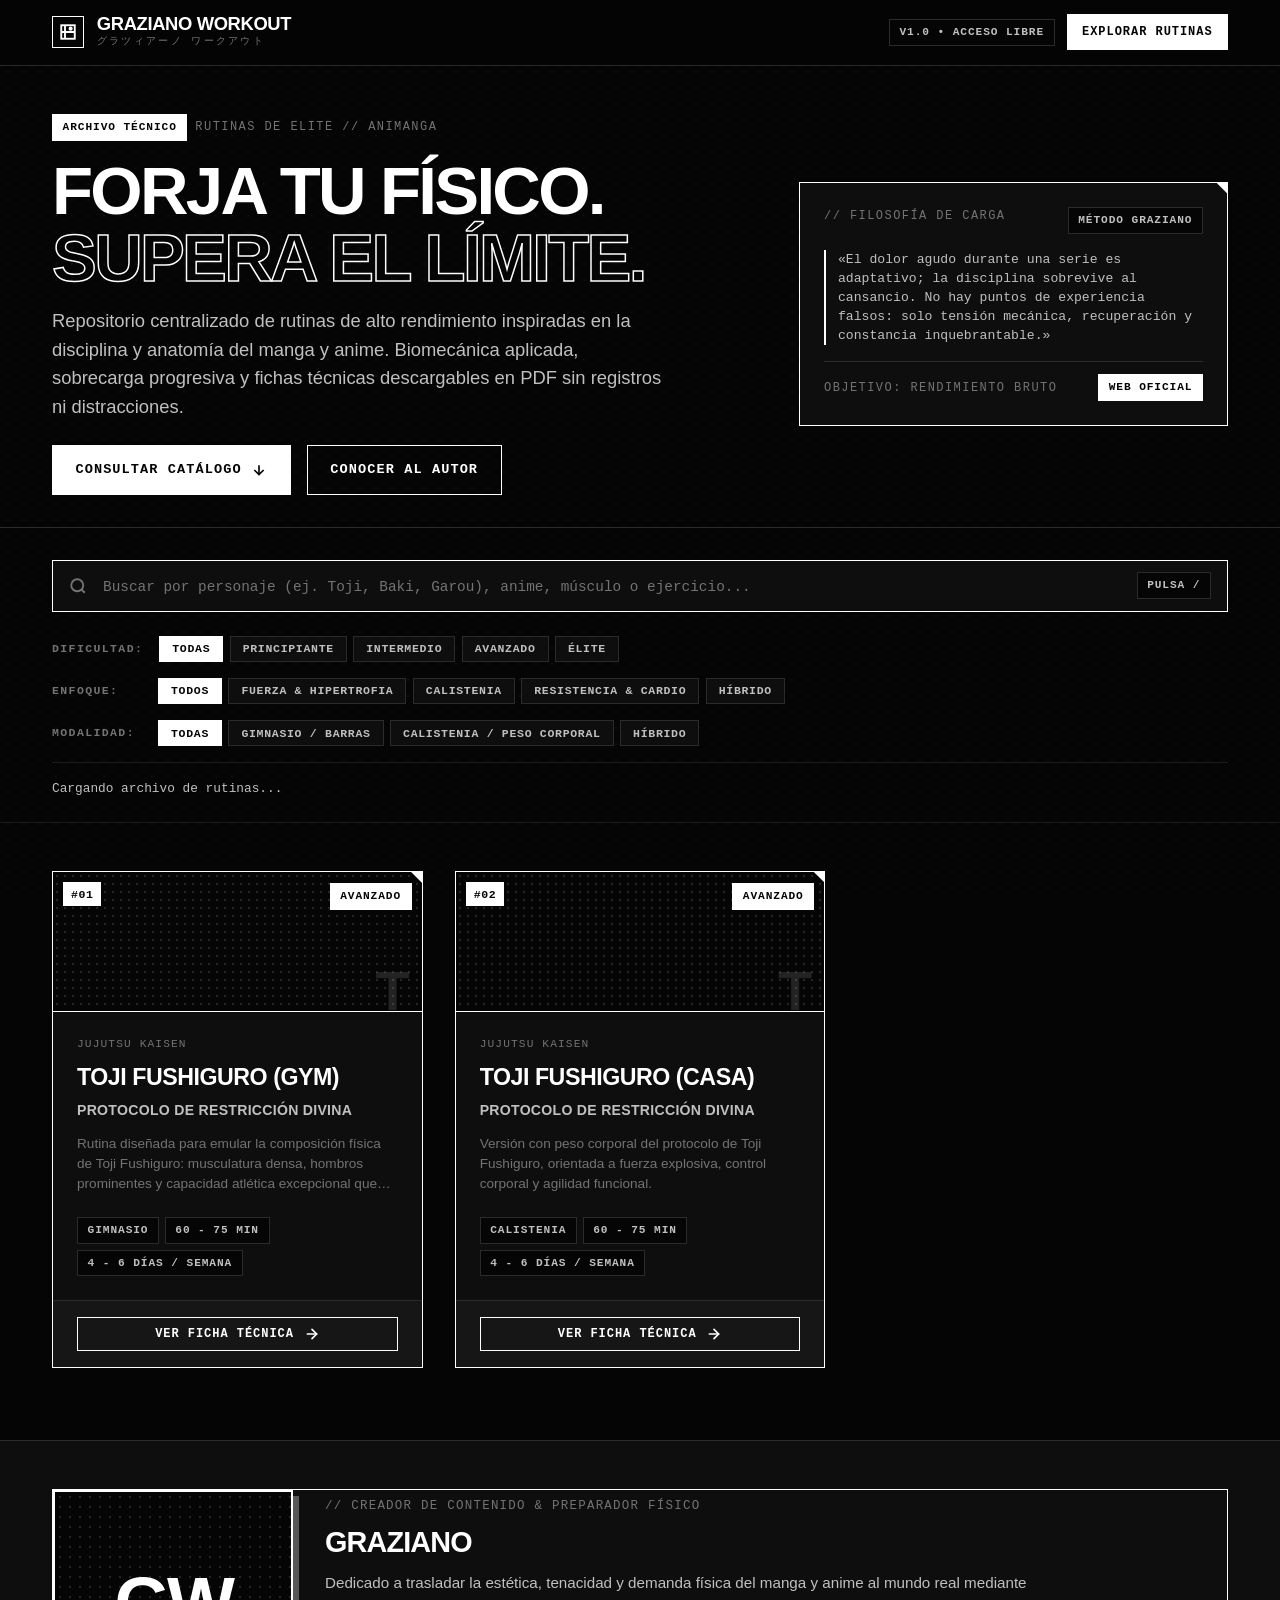
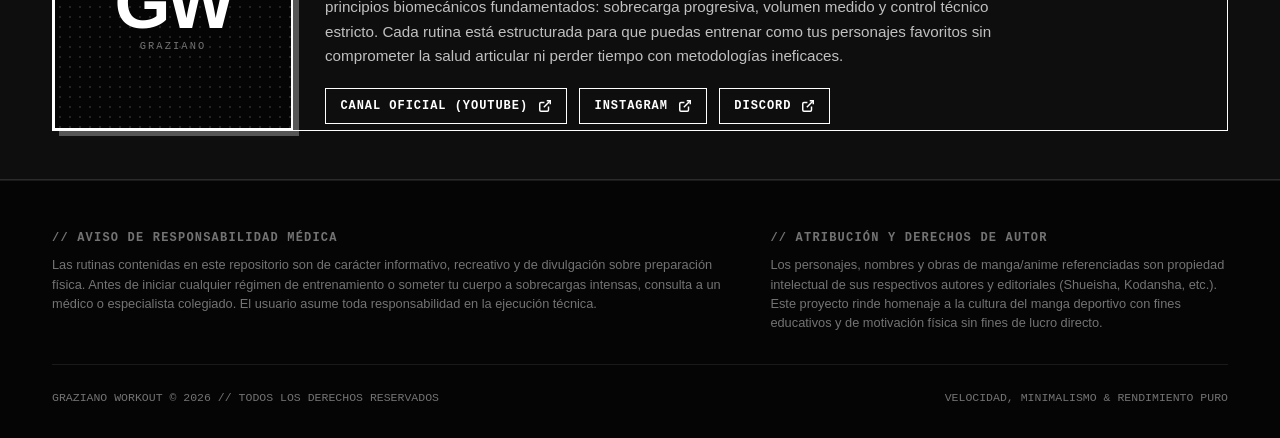
==== index.html @ de28c03f "feat: add graziano workout web application with routine detail sheets and modular architecture" ====
<!DOCTYPE html>
<html lang="es">

<head>
  <meta charset="UTF-8">
  <meta name="viewport" content="width=device-width, initial-scale=1.0">
  <meta name="description"
    content="Graziano Workout - Repositorio centralizado y minimalista de rutinas de entrenamiento inspiradas en personajes de anime. Alto rendimiento y consulta técnica directa.">

  <title>Graziano Workout</title>

  <!-- Google Font: Syne or Space Grotesk fallback via system font stack -->
  <link rel="stylesheet" href="css/design-system.css">
  <link rel="stylesheet" href="css/components.css">
  <link rel="stylesheet" href="css/routine-detail.css">

  <link rel="icon" href="data:,">

</head>

<body>

  <!-- ========================================================================
       1. HEADER / NAVEGACIÓN PRINCIPAL
       ======================================================================== -->
  <header class="site-header" role="banner">
    <div class="container">
      <a href="#" class="brand-logo" aria-label="Graziano Workout - Inicio">
        <!--  LOGO PROVISIONAL -->
        <div class="brand-icon" aria-hidden="true">
          <svg width="18" height="18" viewBox="0 0 24 24" fill="none" stroke="currentColor" stroke-width="2.5">
            <rect x="3" y="3" width="18" height="18" rx="0" />
            <path d="M8 3v18M3 12h18" />
            <circle cx="15.5" cy="7.5" r="1.5" fill="currentColor" />
          </svg>
        </div>
        <div class="brand-titles">
          <span class="brand-name">GRAZIANO WORKOUT</span>
          <span class="brand-subtitle">グラツィアーノ ワークアウト</span>
        </div>
      </a>

      <div class="header-actions">
        <span class="tech-badge tech-badge--dim header-status-badge">
          V1.0 • ACCESO LIBRE
        </span>
        <a href="#seccion-rutinas" class="btn btn-primary btn-sm">
          <span>EXPLORAR RUTINAS</span>
        </a>
      </div>
    </div>
  </header>

  <main>
    <!-- ======================================================================
         2. HERO SECTION
         ====================================================================== -->
    <section class="hero-section" aria-labelledby="hero-heading">
      <div class="container">
        <div class="hero-grid">
          <div class="hero-content">
            <div class="hero-meta-tag">
              <span class="tech-badge tech-badge--filled">ARCHIVO TÉCNICO</span>
              <span class="tech-label">RUTINAS DE ELITE // ANIMANGA</span>
            </div>

            <h1 id="hero-heading" class="hero-title">
              FORJA TU FÍSICO.
              <span>SUPERA EL LÍMITE.</span>
            </h1>

            <p class="hero-description">
              Repositorio centralizado de rutinas de alto rendimiento inspiradas en la disciplina y anatomía del manga y
              anime. Biomecánica aplicada, sobrecarga progresiva y fichas técnicas descargables en PDF sin registros ni
              distracciones.
            </p>

            <div class="hero-actions">
              <a href="#seccion-rutinas" id="btnExploreHero" class="btn btn-primary">
                <span>CONSULTAR CATÁLOGO</span>
                <svg width="16" height="16" viewBox="0 0 24 24" fill="none" stroke="currentColor" stroke-width="2.5">
                  <!-- FLECHA HACIA ABAJO -->
                  <path d="M12 5v14" />
                  <path d="m19 12-7 7-7-7" />
                </svg>
              </a>
              <a href="#seccion-autor" class="btn btn-secondary">
                <span>CONOCER AL AUTOR</span>
              </a>
            </div>
          </div>

          <!-- Hero Editorial Manga Panel -->
          <div class="hero-visual-panel manga-corner-accent" aria-hidden="true">
            <div class="hero-visual-header">
              <span class="tech-label">// FILOSOFÍA DE CARGA</span>
              <span class="tech-badge tech-badge--dim">MÉTODO GRAZIANO</span>
            </div>

            <p class="hero-visual-quote">
              «El dolor agudo durante una serie es adaptativo; la disciplina sobrevive al cansancio. No hay puntos de
              experiencia falsos: solo tensión mecánica, recuperación y constancia inquebrantable.»
            </p>

            <div class="hero-visual-footer">
              <span class="tech-label">OBJETIVO: RENDIMIENTO BRUTO</span>
              <span class="tech-badge tech-badge--filled">WEB OFICIAL</span>
            </div>
          </div>
        </div>
      </div>
    </section>

    <!-- ======================================================================
         3. NÚCLEO: BUSCADOR EN TIEMPO REAL & FILTROS POR CHIPS
         ====================================================================== -->
    <section id="seccion-rutinas" class="controls-section" aria-label="Controles de búsqueda y filtros">
      <div class="container">

        <!-- Live Search Input -->
        <div class="search-bar-wrapper">
          <label for="searchInput" class="sr-only">Buscar por personaje, anime, grupo muscular o ejercicio</label>
          <div class="search-input-box">
            <div class="search-icon-prefix"> <!-- aria-hidden="true" para ocultar -->
              <svg width="18" height="18" viewBox="0 0 24 24" fill="none" stroke="currentColor" stroke-width="2.5">
                <circle cx="11" cy="11" r="8" />
                <path d="m21 21-4.3-4.3" />
              </svg>
            </div>
            <input type="text" id="searchInput" class="search-input"
              placeholder="Buscar por personaje (ej. Toji, Baki, Garou), anime, músculo o ejercicio..."
              autocomplete="off" spellcheck="false">
            <div class="search-shortcut-hint" aria-hidden="true">
              <kbd class="tech-badge tech-badge--dim">PULSA /</kbd>
            </div>
            <button type="button" id="searchClearBtn" class="search-clear-btn" aria-label="Limpiar búsqueda">
              <svg width="18" height="18" viewBox="0 0 24 24" fill="none" stroke="currentColor" stroke-width="2.5">
                <path d="M18 6 6 18" />
                <path d="m6 6 12 12" />
              </svg>
            </button>
          </div>
        </div>

        <!-- Filter Chips Section -->
        <div class="filter-groups">

          <!-- Difficulty Filter -->
          <div class="filter-group">
            <span class="filter-label">DIFICULTAD:</span>
            <div class="filter-chips" role="radiogroup" aria-label="Filtrar por dificultad">
              <button type="button" class="filter-chip active" data-group="difficulty" data-value="todos">TODAS</button>
              <button type="button" class="filter-chip" data-group="difficulty"
                data-value="principiante">PRINCIPIANTE</button>
              <button type="button" class="filter-chip" data-group="difficulty"
                data-value="intermedio">INTERMEDIO</button>
              <button type="button" class="filter-chip" data-group="difficulty" data-value="avanzado">AVANZADO</button>
              <button type="button" class="filter-chip" data-group="difficulty" data-value="élite">ÉLITE</button>
            </div>
          </div>

          <!-- Focus Filter -->
          <div class="filter-group">
            <span class="filter-label">ENFOQUE:</span>
            <div class="filter-chips" role="radiogroup" aria-label="Filtrar por enfoque muscular">
              <button type="button" class="filter-chip active" data-group="focus" data-value="todos">TODOS</button>
              <button type="button" class="filter-chip" data-group="focus" data-value="fuerza">FUERZA &
                HIPERTROFIA</button>
              <button type="button" class="filter-chip" data-group="focus" data-value="calistenia">CALISTENIA</button>
              <button type="button" class="filter-chip" data-group="focus" data-value="resistencia">RESISTENCIA &
                CARDIO</button>
              <button type="button" class="filter-chip" data-group="focus" data-value="híbrido">HÍBRIDO</button>
            </div>
          </div>

          <!-- Modality Filter -->
          <div class="filter-group">
            <span class="filter-label">MODALIDAD:</span>
            <div class="filter-chips" role="radiogroup" aria-label="Filtrar por modalidad">
              <button type="button" class="filter-chip active" data-group="modality" data-value="todos">TODAS</button>
              <button type="button" class="filter-chip" data-group="modality" data-value="gimnasio">GIMNASIO /
                BARRAS</button>
              <button type="button" class="filter-chip" data-group="modality" data-value="peso corporal">CALISTENIA / PESO
                CORPORAL</button>
              <button type="button" class="filter-chip" data-group="modality" data-value="híbrido">HÍBRIDO</button>
            </div>
          </div>

        </div>

        <!-- Controls Status Bar -->
        <div class="controls-statusbar">
          <div id="resultsCount" class="results-count" aria-live="polite">
            Cargando archivo de rutinas...
          </div>
          <button type="button" id="btnResetFilters" class="btn-reset-filters">
            Restablecer todos los filtros
          </button>
        </div>

      </div>
    </section>

    <!-- ======================================================================
         4. GRID DE TARJETAS DE RUTINA
         ====================================================================== -->
    <section class="catalog-section" aria-label="Catálogo de rutinas">
      <div class="container">

        <!-- Grid Container -->
        <div id="routineGrid" class="routine-grid">
          <!-- Dynamically Injected by app.js -->
        </div>

        <!-- Empty State (Hidden by default) -->
        <div id="catalogEmptyState" class="catalog-empty-state" style="display: none;">
          <div class="empty-state-icon" aria-hidden="true">
            <svg width="24" height="24" viewBox="0 0 24 24" fill="none" stroke="currentColor" stroke-width="2">
              <circle cx="11" cy="11" r="8" />
              <path d="m21 21-4.3-4.3" />
              <path d="m8 11 6 0" />
            </svg>
          </div>
          <h3 class="empty-state-title">No se encontraron rutinas coincidentes</h3>
          <p class="empty-state-text">
            No hay rutinas que coincidan con los términos de búsqueda o filtros seleccionados. Intenta ampliar los
            filtros o buscar por otro personaje.
          </p>
          <button type="button" onclick="document.getElementById('btnResetFilters').click()"
            class="btn btn-secondary btn-sm">
            <span>LIMPIAR FILTROS</span>
          </button>
        </div>

      </div>
    </section>

    <!-- ======================================================================
         5. SECCIÓN DEL AUTOR
         ====================================================================== -->
    <section id="seccion-autor" class="author-section" aria-labelledby="author-heading">
      <div class="container">
        <div class="author-card manga-panel">

          <div class="author-avatar-frame">
            <div class="author-avatar-screentone"></div>
            <span class="author-monogram">GW</span>
            <span class="author-subtext">GRAZIANO</span>
          </div>

          <div class="author-content">
            <span class="author-role">// CREADOR DE CONTENIDO & PREPARADOR FÍSICO</span>
            <h2 id="author-heading" class="author-title">GRAZIANO</h2>
            <p class="author-bio">
              Dedicado a trasladar la estética, tenacidad y demanda física del manga y anime al mundo real mediante
              principios biomecánicos fundamentados: sobrecarga progresiva, volumen medido y control técnico estricto.
              Cada rutina está estructurada para que puedas entrenar como tus personajes favoritos sin comprometer la
              salud articular ni perder tiempo con metodologías ineficaces.
            </p>

            <div class="author-social-links">
              <a href="https://www.youtube.com/@santigraziano" target="_blank" rel="noopener noreferrer"
                class="btn btn-secondary btn-sm">
                <span>CANAL OFICIAL (YOUTUBE)</span>
                <svg width="14" height="14" viewBox="0 0 24 24" fill="none" stroke="currentColor" stroke-width="2.5">
                  <path d="M18 13v6a2 2 0 0 1-2 2H5a2 2 0 0 1-2-2V8a2 2 0 0 1 2-2h6" />
                  <polyline points="15 3 21 3 21 9" />
                  <line x1="10" x2="21" y1="14" y2="3" />
                </svg>
              </a>
              <a href="https://www.instagram.com/santigraziano_/" target="_blank" rel="noopener noreferrer"
                class="btn btn-secondary btn-sm">
                <span>INSTAGRAM</span>
                <svg width="14" height="14" viewBox="0 0 24 24" fill="none" stroke="currentColor" stroke-width="2.5">
                  <path d="M18 13v6a2 2 0 0 1-2 2H5a2 2 0 0 1-2-2V8a2 2 0 0 1 2-2h6" />
                  <polyline points="15 3 21 3 21 9" />
                  <line x1="10" x2="21" y1="14" y2="3" />
                </svg>
              </a>
              <a href="https://discord.gg/45tfyCadVz" target="_blank" rel="noopener noreferrer"
                class="btn btn-secondary btn-sm">
                <span>DISCORD</span>
                <svg width="14" height="14" viewBox="0 0 24 24" fill="none" stroke="currentColor" stroke-width="2.5">
                  <path d="M18 13v6a2 2 0 0 1-2 2H5a2 2 0 0 1-2-2V8a2 2 0 0 1 2-2h6" />
                  <polyline points="15 3 21 3 21 9" />
                  <line x1="10" x2="21" y1="14" y2="3" />
                </svg>
              </a>
            </div>
          </div>

        </div>
      </div>
    </section>
  </main>

  <!-- ========================================================================
       6. FICHA TÉCNICA / MODAL OVERLAY DE RUTINA INDIVIDUAL
       ======================================================================== -->
  <div id="routineModalOverlay" class="routine-modal-overlay" role="dialog" aria-modal="true" aria-hidden="true">
    <div class="routine-sheet">

      <!-- Sticky Action Bar -->
      <div class="sheet-action-bar">
        <div class="sheet-action-left">
          <button type="button" id="btnModalClose" class="btn-sheet-close" aria-label="Cerrar ficha de rutina">
            <svg width="14" height="14" viewBox="0 0 24 24" fill="none" stroke="currentColor" stroke-width="3">
              <path d="M18 6 6 18" />
              <path d="m6 6 12 12" />
            </svg>
            <span>VOLVER AL CATÁLOGO [ESC]</span>
          </button>
        </div>

        <div class="sheet-action-right">
          <button type="button" id="btnModalPdf" class="btn btn-primary btn-sm">
            <svg width="14" height="14" viewBox="0 0 24 24" fill="none" stroke="currentColor" stroke-width="2.5">
              <path d="M21 15v4a2 2 0 0 1-2 2H5a2 2 0 0 1-2-2v-4" />
              <polyline points="7 10 12 15 17 10" />
              <line x1="12" x2="12" y1="15" y2="3" />
            </svg>
            <span>DESCARGAR PDF / IMPRIMIR</span>
          </button>
        </div>
      </div>

      <!-- Injected Routine Content -->
      <div id="routineSheetBody" class="sheet-content">
        <!-- Rendered dynamically by detail-view.js -->
      </div>

    </div>
  </div>

  <!-- ========================================================================
       7. FOOTER
       ======================================================================== -->
  <footer class="site-footer" role="contentinfo">
    <div class="container">
      <div class="footer-content">

        <div class="footer-disclaimer">
          <span class="footer-disclaimer-title">// AVISO DE RESPONSABILIDAD MÉDICA</span>
          <p class="footer-disclaimer-text">
            Las rutinas contenidas en este repositorio son de carácter informativo, recreativo y de divulgación sobre
            preparación física. Antes de iniciar cualquier régimen de entrenamiento o someter tu cuerpo a sobrecargas
            intensas, consulta a un médico o especialista colegiado. El usuario asume toda responsabilidad en la
            ejecución técnica.
          </p>
        </div>

        <div class="footer-disclaimer">
          <span class="footer-disclaimer-title">// ATRIBUCIÓN Y DERECHOS DE AUTOR</span>
          <p class="footer-disclaimer-text">
            Los personajes, nombres y obras de manga/anime referenciadas son propiedad intelectual de sus respectivos
            autores y editoriales (Shueisha, Kodansha, etc.). Este proyecto rinde homenaje a la cultura del manga
            deportivo con fines educativos y de motivación física sin fines de lucro directo.
          </p>
        </div>

      </div>

      <div class="footer-bottom">
        <div>
          GRAZIANO WORKOUT © 2026 // TODOS LOS DERECHOS RESERVADOS
        </div>
        <div>
          VELOCIDAD, MINIMALISMO & RENDIMIENTO PURO
        </div>
      </div>
    </div>
  </footer>

  <!-- Application Entry Point -->
  <script type="module" src="js/app.js"></script>
</body>

</html>
---- css/design-system.css ----
/* ==========================================================================
   GRAZIANO WORKOUT - DESIGN SYSTEM & TOKENS
   Monochromatic, Editorial, Manga-Panel Architecture, Ultra-High Contrast
   ========================================================================== */

:root {
  /* Surface & Base Colors */
  --bg-black: #050505;
  --bg-surface: #0e0e0e;
  --bg-surface-elevated: #161616;
  --bg-surface-hover: #1f1f1f;
  --bg-contrast-light: #ffffff;
  --bg-contrast-dark: #000000;

  /* Typography Colors */
  --text-primary: #ffffff;
  --text-secondary: #c0c0c0;
  --text-muted: #737373;
  --text-inverse: #050505;

  /* Borders & Dividers */
  --border-primary: #ffffff;
  --border-subtle: #2b2b2b;
  --border-dim: #1a1a1a;
  --border-focus: #ffffff;

  /* Accent & Alert (Reserved exclusively for critical states & alerts) */
  --accent-alert: #ff3333;
  --accent-alert-bg: rgba(255, 51, 51, 0.12);
  --accent-alert-border: rgba(255, 51, 51, 0.4);

  /* Typography Families */
  --font-display: -apple-system, BlinkMacSystemFont, "Segoe UI", Roboto, "Helvetica Neue", Arial, sans-serif;
  --font-mono: ui-monospace, SFMono-Regular, "Roboto Mono", Menlo, Consolas, "Liberation Mono", monospace;

  /* Spacing Scale */
  --space-2xs: 0.25rem;
  --space-xs: 0.5rem;
  --space-sm: 0.75rem;
  --space-md: 1rem;
  --space-lg: 1.5rem;
  --space-xl: 2rem;
  --space-2xl: 3rem;
  --space-3xl: 4.5rem;

  /* Layout Containers */
  --container-max: 1240px;
  --container-sheet: 960px;

  /* Transitions */
  --transition-fast: 120ms cubic-bezier(0.16, 1, 0.3, 1);
  --transition-smooth: 240ms cubic-bezier(0.16, 1, 0.3, 1);
}

/* Base Reset & Global Styles */
*, *::before, *::after {
  box-sizing: border-box;
  margin: 0;
  padding: 0;
}

html {
  font-size: 16px;
  scroll-behavior: smooth;
  -webkit-text-size-adjust: 100%;
  background-color: var(--bg-black);
  color: var(--text-primary);
  font-family: var(--font-display);
}

body {
  min-height: 100vh;
  background-color: var(--bg-black);
  color: var(--text-primary);
  line-height: 1.5;
  -webkit-font-smoothing: antialiased;
  -moz-osx-font-smoothing: grayscale;
  overflow-x: hidden;
  position: relative;
}

/* Background Manga Halftone Screentone Texture */
body::before {
  content: "";
  position: fixed;
  top: 0;
  left: 0;
  width: 100%;
  height: 100%;
  pointer-events: none;
  opacity: 0.18;
  z-index: 0;
  background-image: radial-gradient(rgba(255, 255, 255, 0.25) 1px, transparent 1px);
  background-size: 16px 16px;
}

/* Typography Hierarchy */
h1, h2, h3, h4, h5, h6 {
  color: var(--text-primary);
  font-weight: 900;
  letter-spacing: -0.03em;
  text-transform: uppercase;
  line-height: 1.1;
}

p {
  color: var(--text-secondary);
}

a {
  color: inherit;
  text-decoration: none;
}

button, input, select, textarea {
  font-family: inherit;
  font-size: inherit;
  color: inherit;
}

button {
  cursor: pointer;
  border: none;
  background: none;
}

/* Global Container */
.container {
  width: 100%;
  max-width: var(--container-max);
  margin-left: auto;
  margin-right: auto;
  padding-left: var(--space-md);
  padding-right: var(--space-md);
  position: relative;
  z-index: 1;
}

@media (min-width: 768px) {
  .container {
    padding-left: var(--space-xl);
    padding-right: var(--space-xl);
  }
}

/* Geometric Manga Utilities */
.manga-panel {
  border: 1.5px solid var(--border-primary);
  background: var(--bg-surface);
  position: relative;
  transition: transform var(--transition-smooth), border-color var(--transition-smooth), box-shadow var(--transition-smooth);
}

.manga-panel--dimmed {
  border-color: var(--border-subtle);
}

/* Sharp corner accents for manga editorial aesthetic */
.manga-corner-accent {
  position: relative;
}

.manga-corner-accent::after {
  content: "";
  position: absolute;
  top: -1px;
  right: -1px;
  width: 12px;
  height: 12px;
  background-color: var(--text-primary);
  clip-path: polygon(100% 0, 0 0, 100% 100%);
  pointer-events: none;
}

/* Monospace Technical Label */
.tech-label {
  font-family: var(--font-mono);
  font-size: 0.75rem;
  letter-spacing: 0.12em;
  text-transform: uppercase;
  color: var(--text-muted);
}

.tech-badge {
  display: inline-flex;
  align-items: center;
  gap: 0.35rem;
  font-family: var(--font-mono);
  font-size: 0.7rem;
  font-weight: 700;
  text-transform: uppercase;
  letter-spacing: 0.08em;
  padding: 0.25rem 0.6rem;
  border: 1px solid var(--border-primary);
  background: var(--bg-black);
  color: var(--text-primary);
  white-space: nowrap;
}

.tech-badge--filled {
  background: var(--bg-contrast-light);
  color: var(--text-inverse);
  border-color: var(--bg-contrast-light);
}

.tech-badge--dim {
  border-color: var(--border-subtle);
  color: var(--text-secondary);
}

.tech-badge--danger {
  border-color: var(--accent-alert);
  color: var(--accent-alert);
  background: var(--accent-alert-bg);
}

/* High Contrast Button Variants */
.btn {
  display: inline-flex;
  align-items: center;
  justify-content: center;
  gap: 0.6rem;
  font-family: var(--font-mono);
  font-size: 0.85rem;
  font-weight: 800;
  letter-spacing: 0.08em;
  text-transform: uppercase;
  padding: 0.85rem 1.4rem;
  border: 1.5px solid var(--border-primary);
  transition: all var(--transition-fast);
  position: relative;
  text-decoration: none;
  cursor: pointer;
  user-select: none;
}

.btn-primary {
  background-color: var(--bg-contrast-light);
  color: var(--text-inverse);
  border-color: var(--bg-contrast-light);
}

.btn-primary:hover {
  background-color: transparent;
  color: var(--text-primary);
  border-color: var(--border-primary);
  box-shadow: 4px 4px 0px rgba(255, 255, 255, 0.4);
}

.btn-primary:active {
  transform: translate(2px, 2px);
  box-shadow: 2px 2px 0px rgba(255, 255, 255, 0.4);
}

.btn-secondary {
  background-color: transparent;
  color: var(--text-primary);
  border-color: var(--border-primary);
}

.btn-secondary:hover {
  background-color: var(--bg-contrast-light);
  color: var(--text-inverse);
  box-shadow: 4px 4px 0px rgba(255, 255, 255, 0.3);
}

.btn-secondary:active {
  transform: translate(2px, 2px);
  box-shadow: 2px 2px 0px rgba(255, 255, 255, 0.3);
}

.btn-sm {
  padding: 0.5rem 0.9rem;
  font-size: 0.75rem;
}

/* Screen reader utility */
.sr-only {
  position: absolute;
  width: 1px;
  height: 1px;
  padding: 0;
  margin: -1px;
  overflow: hidden;
  clip: rect(0, 0, 0, 0);
  white-space: nowrap;
  border-width: 0;
}
---- css/components.css ----
/* ==========================================================================
   GRAZIANO WORKOUT - COMPONENTS STYLESHEET
   Header, Hero, Controls, Catalog Grid, Author & Footer
   ========================================================================== */

/* --------------------------------------------------------------------------
   Header / Navigation
   -------------------------------------------------------------------------- */
.site-header {
  position: sticky;
  top: 0;
  z-index: 100;
  background-color: rgba(5, 5, 5, 0.94);
  backdrop-filter: blur(12px);
  -webkit-backdrop-filter: blur(12px);
  border-bottom: 1.5px solid var(--border-subtle);
  padding: 0.9rem 0;
  transition: border-color var(--transition-fast);
}

.site-header .container {
  display: flex;
  align-items: center;
  justify-content: space-between;
  gap: var(--space-md);
}

.brand-logo {
  display: flex;
  align-items: center;
  gap: 0.8rem;
  text-decoration: none;
}

.brand-icon {
  width: 32px;
  height: 32px;
  border: 1.5px solid var(--border-primary);
  background: var(--bg-black);
  display: flex;
  align-items: center;
  justify-content: center;
  color: var(--text-primary);
}

.brand-titles {
  display: flex;
  flex-direction: column;
}

.brand-name {
  font-size: 1.15rem;
  font-weight: 900;
  letter-spacing: -0.02em;
  color: var(--text-primary);
  line-height: 1;
}

.brand-subtitle {
  font-family: var(--font-mono);
  font-size: 0.65rem;
  letter-spacing: 0.22em;
  color: var(--text-muted);
  text-transform: uppercase;
}

.header-actions {
  display: flex;
  align-items: center;
  gap: var(--space-sm);
}

.header-status-badge {
  display: none;
}

@media (min-width: 640px) {
  .header-status-badge {
    display: inline-flex;
  }
}

/* --------------------------------------------------------------------------
   Hero Section
   -------------------------------------------------------------------------- */
.hero-section {
  padding: var(--space-2xl) 0 var(--space-xl);
  border-bottom: 1.5px solid var(--border-subtle);
  position: relative;
  overflow: hidden;
}

.hero-grid {
  display: grid;
  grid-template-columns: 1fr;
  gap: var(--space-xl);
  align-items: center;
}

@media (min-width: 900px) {
  .hero-grid {
    grid-template-columns: 1.25fr 0.75fr;
  }
}

.hero-content {
  display: flex;
  flex-direction: column;
  gap: var(--space-md);
}

.hero-meta-tag {
  display: inline-flex;
  align-items: center;
  gap: 0.5rem;
}

.hero-title {
  font-size: clamp(2.2rem, 6vw, 4.2rem);
  font-weight: 900;
  line-height: 1;
  letter-spacing: -0.04em;
  text-transform: uppercase;
  color: var(--text-primary);
}

.hero-title span {
  display: block;
  color: transparent;
  -webkit-text-stroke: 1.5px var(--text-primary);
}

.hero-description {
  font-size: clamp(0.95rem, 2vw, 1.15rem);
  color: var(--text-secondary);
  max-width: 620px;
  line-height: 1.55;
}

.hero-actions {
  display: flex;
  flex-wrap: wrap;
  gap: var(--space-md);
  margin-top: var(--space-xs);
}

.hero-visual-panel {
  border: 1.5px solid var(--border-primary);
  background: var(--bg-surface);
  padding: var(--space-lg);
  display: flex;
  flex-direction: column;
  justify-content: space-between;
  min-height: 240px;
  position: relative;
}

.hero-visual-header {
  display: flex;
  justify-content: space-between;
  align-items: flex-start;
}

.hero-visual-quote {
  font-family: var(--font-mono);
  font-size: 0.82rem;
  color: var(--text-secondary);
  border-left: 2px solid var(--border-primary);
  padding-left: var(--space-sm);
  margin: var(--space-md) 0;
  line-height: 1.45;
}

.hero-visual-footer {
  display: flex;
  justify-content: space-between;
  align-items: center;
  border-top: 1px solid var(--border-subtle);
  padding-top: var(--space-sm);
}

/* --------------------------------------------------------------------------
   Controls: Real-time Search & Filter Chips
   -------------------------------------------------------------------------- */
.controls-section {
  padding: var(--space-xl) 0 var(--space-lg);
  border-bottom: 1.5px solid var(--border-dim);
  background-color: var(--bg-black);
}

.search-bar-wrapper {
  position: relative;
  margin-bottom: var(--space-lg);
}

.search-input-box {
  position: relative;
  display: flex;
  align-items: center;
  border: 1.5px solid var(--border-primary);
  background: var(--bg-surface);
  transition: box-shadow var(--transition-fast), border-color var(--transition-fast);
}

.search-input-box:focus-within {
  box-shadow: 4px 4px 0px rgba(255, 255, 255, 0.4);
  border-color: var(--text-primary);
}

.search-icon-prefix {
  padding: 0 var(--space-md);
  color: var(--text-muted);
  display: flex;
  align-items: center;
}

.search-input {
  width: 100%;
  padding: 1rem 0;
  background: transparent;
  border: none;
  color: var(--text-primary);
  font-size: 1rem;
  font-weight: 500;
  outline: none;
}

.search-input::placeholder {
  color: var(--text-muted);
  font-family: var(--font-mono);
  font-size: 0.9rem;
}

.search-shortcut-hint {
  padding: 0 var(--space-md);
  font-family: var(--font-mono);
  font-size: 0.75rem;
  color: var(--text-muted);
  display: none;
  align-items: center;
  user-select: none;
}

@media (min-width: 640px) {
  .search-shortcut-hint {
    display: flex;
  }
}

.search-clear-btn {
  display: none;
  padding: 0 var(--space-md);
  color: var(--text-muted);
  cursor: pointer;
  align-items: center;
}

.search-clear-btn.active {
  display: flex;
}

.search-clear-btn:hover {
  color: var(--text-primary);
}

/* Filter Groups */
.filter-groups {
  display: flex;
  flex-direction: column;
  gap: var(--space-md);
}

.filter-group {
  display: flex;
  flex-direction: column;
  gap: var(--space-xs);
}

@media (min-width: 768px) {
  .filter-group {
    flex-direction: row;
    align-items: center;
    gap: var(--space-md);
  }
}

.filter-label {
  font-family: var(--font-mono);
  font-size: 0.72rem;
  font-weight: 700;
  letter-spacing: 0.12em;
  text-transform: uppercase;
  color: var(--text-muted);
  min-width: 90px;
}

.filter-chips {
  display: flex;
  flex-wrap: wrap;
  gap: 0.4rem;
}

.filter-chip {
  font-family: var(--font-mono);
  font-size: 0.72rem;
  font-weight: 700;
  text-transform: uppercase;
  letter-spacing: 0.06em;
  padding: 0.35rem 0.75rem;
  border: 1px solid var(--border-subtle);
  background: var(--bg-surface);
  color: var(--text-secondary);
  cursor: pointer;
  transition: all var(--transition-fast);
  user-select: none;
}

.filter-chip:hover {
  border-color: var(--text-primary);
  color: var(--text-primary);
}

.filter-chip.active {
  background: var(--bg-contrast-light);
  color: var(--text-inverse);
  border-color: var(--bg-contrast-light);
  font-weight: 900;
}

/* Controls Status Bar */
.controls-statusbar {
  display: flex;
  justify-content: space-between;
  align-items: center;
  padding-top: var(--space-md);
  border-top: 1px solid var(--border-dim);
  margin-top: var(--space-md);
}

.results-count {
  font-family: var(--font-mono);
  font-size: 0.8rem;
  color: var(--text-secondary);
}

.results-count strong {
  color: var(--text-primary);
}

.btn-reset-filters {
  font-family: var(--font-mono);
  font-size: 0.72rem;
  color: var(--text-muted);
  text-decoration: underline;
  text-underline-offset: 3px;
  cursor: pointer;
  background: none;
  border: none;
  display: none;
}

.btn-reset-filters.visible {
  display: inline-block;
}

.btn-reset-filters:hover {
  color: var(--text-primary);
}

/* --------------------------------------------------------------------------
   Routine Catalog Grid
   -------------------------------------------------------------------------- */
.catalog-section {
  padding: var(--space-2xl) 0 var(--space-3xl);
}

.routine-grid {
  display: grid;
  grid-template-columns: 1fr;
  gap: var(--space-xl);
}

@media (min-width: 680px) {
  .routine-grid {
    grid-template-columns: repeat(2, 1fr);
  }
}

@media (min-width: 1040px) {
  .routine-grid {
    grid-template-columns: repeat(3, 1fr);
  }
}

/* Routine Card */
.routine-card {
  border: 1.5px solid var(--border-primary);
  background: var(--bg-surface);
  display: flex;
  flex-direction: column;
  justify-content: space-between;
  transition: transform var(--transition-fast), box-shadow var(--transition-fast);
  position: relative;
}

.routine-card:hover {
  transform: translateY(-4px);
  box-shadow: 6px 6px 0px rgba(255, 255, 255, 0.4);
}

.card-header-art {
  height: 140px;
  border-bottom: 1.5px solid var(--border-primary);
  background: var(--bg-black);
  position: relative;
  overflow: hidden;
  display: flex;
  align-items: center;
  justify-content: center;
}

.card-screentone-bg {
  position: absolute;
  top: 0;
  left: 0;
  width: 100%;
  height: 100%;
  background-image: radial-gradient(rgba(255, 255, 255, 0.3) 1px, transparent 1px);
  background-size: 8px 8px;
  opacity: 0.45;
  pointer-events: none;
}

.card-art-symbol {
  font-family: var(--font-display);
  font-size: 3.5rem;
  font-weight: 900;
  color: rgba(255, 255, 255, 0.12);
  user-select: none;
  position: absolute;
  right: 12px;
  bottom: -8px;
  line-height: 1;
}

.card-badge-number {
  position: absolute;
  top: 10px;
  left: 10px;
  font-family: var(--font-mono);
  font-size: 0.72rem;
  font-weight: 800;
  padding: 0.2rem 0.5rem;
  background: var(--bg-contrast-light);
  color: var(--text-inverse);
  letter-spacing: 0.05em;
  z-index: 2;
}

.card-difficulty-badge {
  position: absolute;
  top: 10px;
  right: 10px;
  z-index: 2;
}

.card-body {
  padding: var(--space-lg);
  display: flex;
  flex-direction: column;
  gap: var(--space-sm);
  flex-grow: 1;
}

.card-anime-tag {
  font-family: var(--font-mono);
  font-size: 0.7rem;
  letter-spacing: 0.1em;
  text-transform: uppercase;
  color: var(--text-muted);
}

.card-character-name {
  font-size: 1.45rem;
  font-weight: 900;
  letter-spacing: -0.02em;
  line-height: 1.1;
  color: var(--text-primary);
}

.card-routine-title {
  font-size: 0.88rem;
  font-weight: 700;
  color: var(--text-secondary);
  text-transform: uppercase;
  letter-spacing: 0.02em;
}

.card-summary-text {
  font-size: 0.85rem;
  color: var(--text-muted);
  line-height: 1.45;
  margin-top: 0.25rem;
  display: -webkit-box;
  -webkit-line-clamp: 3;
  -webkit-box-orient: vertical;
  overflow: hidden;
}

.card-meta-chips {
  display: flex;
  flex-wrap: wrap;
  gap: 0.35rem;
  margin-top: auto;
  padding-top: var(--space-sm);
}

.card-footer {
  padding: var(--space-md) var(--space-lg);
  border-top: 1.5px solid var(--border-subtle);
  background: var(--bg-surface-elevated);
}

.card-footer .btn {
  width: 100%;
}

/* Empty Search Results State */
.catalog-empty-state {
  border: 1.5px dashed var(--border-subtle);
  padding: var(--space-3xl) var(--space-lg);
  text-align: center;
  display: flex;
  flex-direction: column;
  align-items: center;
  gap: var(--space-md);
  margin: var(--space-xl) 0;
}

.empty-state-icon {
  width: 48px;
  height: 48px;
  border: 1.5px solid var(--border-subtle);
  display: flex;
  align-items: center;
  justify-content: center;
  color: var(--text-muted);
}

.empty-state-title {
  font-size: 1.3rem;
  color: var(--text-primary);
}

.empty-state-text {
  max-width: 440px;
  font-size: 0.9rem;
  color: var(--text-muted);
}

/* --------------------------------------------------------------------------
   Author Section
   -------------------------------------------------------------------------- */
.author-section {
  padding: var(--space-2xl) 0;
  border-top: 1.5px solid var(--border-subtle);
  border-bottom: 1.5px solid var(--border-subtle);
  background: var(--bg-surface);
}

.author-card {
  display: grid;
  grid-template-columns: 1fr;
  gap: var(--space-xl);
  align-items: center;
}

@media (min-width: 768px) {
  .author-card {
    grid-template-columns: 240px 1fr;
  }
}

.author-avatar-frame {
  border: 2px solid var(--border-primary);
  background: var(--bg-black);
  aspect-ratio: 1 / 1;
  display: flex;
  flex-direction: column;
  align-items: center;
  justify-content: center;
  position: relative;
  overflow: hidden;
  box-shadow: 6px 6px 0px rgba(255, 255, 255, 0.3);
}

.author-avatar-screentone {
  position: absolute;
  inset: 0;
  background-image: radial-gradient(rgba(255, 255, 255, 0.35) 1.2px, transparent 1.2px);
  background-size: 10px 10px;
  opacity: 0.35;
}

.author-monogram {
  font-size: 4.5rem;
  font-weight: 900;
  color: var(--text-primary);
  line-height: 1;
  z-index: 1;
  letter-spacing: -0.05em;
}

.author-subtext {
  font-family: var(--font-mono);
  font-size: 0.65rem;
  letter-spacing: 0.2em;
  color: var(--text-muted);
  text-transform: uppercase;
  z-index: 1;
}

.author-content {
  display: flex;
  flex-direction: column;
  gap: var(--space-sm);
}

.author-title {
  font-size: 1.8rem;
  letter-spacing: -0.03em;
}

.author-role {
  font-family: var(--font-mono);
  font-size: 0.78rem;
  color: var(--text-muted);
  text-transform: uppercase;
  letter-spacing: 0.1em;
}

.author-bio {
  font-size: 0.95rem;
  color: var(--text-secondary);
  line-height: 1.6;
  max-width: 720px;
}

.author-social-links {
  display: flex;
  flex-wrap: wrap;
  gap: var(--space-sm);
  margin-top: var(--space-xs);
}

/* --------------------------------------------------------------------------
   Footer
   -------------------------------------------------------------------------- */
.site-footer {
  padding: var(--space-2xl) 0 var(--space-xl);
  background: var(--bg-black);
  border-top: 1px solid var(--border-dim);
}

.footer-content {
  display: grid;
  grid-template-columns: 1fr;
  gap: var(--space-xl);
}

@media (min-width: 768px) {
  .footer-content {
    grid-template-columns: 1.5fr 1fr;
  }
}

.footer-disclaimer {
  display: flex;
  flex-direction: column;
  gap: 0.5rem;
}

.footer-disclaimer-title {
  font-family: var(--font-mono);
  font-size: 0.75rem;
  font-weight: 700;
  letter-spacing: 0.1em;
  color: var(--text-muted);
}

.footer-disclaimer-text {
  font-size: 0.8rem;
  color: var(--text-muted);
  line-height: 1.5;
}

.footer-bottom {
  display: flex;
  flex-direction: column;
  gap: var(--space-sm);
  justify-content: space-between;
  border-top: 1px solid var(--border-dim);
  padding-top: var(--space-lg);
  margin-top: var(--space-xl);
  font-family: var(--font-mono);
  font-size: 0.72rem;
  color: var(--text-muted);
}

@media (min-width: 640px) {
  .footer-bottom {
    flex-direction: row;
    align-items: center;
  }
}
---- css/routine-detail.css ----
/* ==========================================================================
   GRAZIANO WORKOUT - ROUTINE DETAIL / FICHA TÉCNICA
   High-Contrast Technical Sheet & Exercise Matrix
   ========================================================================== */

/* Overlay Container */
.routine-modal-overlay {
  position: fixed;
  inset: 0;
  z-index: 1000;
  background-color: rgba(0, 0, 0, 0.88);
  backdrop-filter: blur(8px);
  -webkit-backdrop-filter: blur(8px);
  display: flex;
  justify-content: center;
  align-items: flex-start;
  padding: 0;
  overflow-y: auto;
  opacity: 0;
  visibility: hidden;
  transition: opacity var(--transition-smooth), visibility var(--transition-smooth);
}

.routine-modal-overlay.active {
  opacity: 1;
  visibility: visible;
}

/* Technical Sheet Document */
.routine-sheet {
  width: 100%;
  max-width: var(--container-sheet);
  background: var(--bg-black);
  border-left: 2px solid var(--border-primary);
  border-right: 2px solid var(--border-primary);
  min-height: 100vh;
  margin: 0 auto;
  position: relative;
  display: flex;
  flex-direction: column;
  transform: translateY(20px);
  transition: transform var(--transition-smooth);
}

@media (min-width: 768px) {
  .routine-sheet {
    margin: var(--space-xl) auto;
    min-height: auto;
    border: 2px solid var(--border-primary);
    box-shadow: 12px 12px 0px rgba(255, 255, 255, 0.35);
  }
}

.routine-modal-overlay.active .routine-sheet {
  transform: translateY(0);
}

/* Sticky Action Bar inside sheet */
.sheet-action-bar {
  position: sticky;
  top: 0;
  z-index: 20;
  background-color: rgba(14, 14, 14, 0.96);
  backdrop-filter: blur(10px);
  border-bottom: 1.5px solid var(--border-primary);
  padding: 0.8rem var(--space-lg);
  display: flex;
  justify-content: space-between;
  align-items: center;
  gap: var(--space-md);
}

.sheet-action-left, .sheet-action-right {
  display: flex;
  align-items: center;
  gap: var(--space-sm);
}

.btn-sheet-close {
  display: inline-flex;
  align-items: center;
  gap: 0.4rem;
  font-family: var(--font-mono);
  font-size: 0.75rem;
  font-weight: 800;
  text-transform: uppercase;
  color: var(--text-primary);
  border: 1px solid var(--border-subtle);
  padding: 0.5rem 0.8rem;
  background: var(--bg-surface);
  cursor: pointer;
  transition: all var(--transition-fast);
}

.btn-sheet-close:hover {
  background: var(--bg-contrast-light);
  color: var(--text-inverse);
  border-color: var(--bg-contrast-light);
}

/* Sheet Main Content */
.sheet-content {
  padding: var(--space-xl) var(--space-lg);
  display: flex;
  flex-direction: column;
  gap: var(--space-2xl);
}

@media (min-width: 768px) {
  .sheet-content {
    padding: var(--space-2xl) var(--space-2xl);
  }
}

/* Sheet Header Block */
.sheet-header-block {
  border-bottom: 2px solid var(--border-primary);
  padding-bottom: var(--space-xl);
  display: flex;
  flex-direction: column;
  gap: var(--space-md);
  position: relative;
}

.sheet-meta-eyebrow {
  display: flex;
  flex-wrap: wrap;
  align-items: center;
  justify-content: space-between;
  gap: var(--space-sm);
  font-family: var(--font-mono);
  font-size: 0.75rem;
  color: var(--text-muted);
  letter-spacing: 0.12em;
  text-transform: uppercase;
}

.sheet-character-title {
  font-size: clamp(2rem, 5vw, 3.4rem);
  font-weight: 900;
  letter-spacing: -0.04em;
  line-height: 0.95;
  text-transform: uppercase;
}

.sheet-routine-subtitle {
  font-size: clamp(1.1rem, 2.5vw, 1.4rem);
  font-weight: 700;
  color: var(--text-secondary);
  letter-spacing: -0.01em;
}

/* Technical Specification Matrix */
.sheet-spec-grid {
  display: grid;
  grid-template-columns: repeat(2, 1fr);
  gap: 1px;
  background-color: var(--border-primary);
  border: 1.5px solid var(--border-primary);
  margin-top: var(--space-sm);
}

@media (min-width: 640px) {
  .sheet-spec-grid {
    grid-template-columns: repeat(4, 1fr);
  }
}

.spec-cell {
  background-color: var(--bg-surface);
  padding: var(--space-md);
  display: flex;
  flex-direction: column;
  gap: 0.25rem;
}

.spec-cell--full {
  grid-column: 1 / -1;
}

.spec-cell-label {
  font-family: var(--font-mono);
  font-size: 0.65rem;
  text-transform: uppercase;
  letter-spacing: 0.12em;
  color: var(--text-muted);
}

.spec-cell-value {
  font-family: var(--font-mono);
  font-size: 0.9rem;
  font-weight: 800;
  color: var(--text-primary);
  text-transform: uppercase;
}

/* Contextual Description & Stimulus */
.sheet-section-title {
  font-size: 1.15rem;
  font-weight: 900;
  letter-spacing: -0.02em;
  display: flex;
  align-items: center;
  gap: 0.6rem;
  margin-bottom: var(--space-md);
  border-bottom: 1.5px solid var(--border-primary);
  padding-bottom: 0.5rem;
}

.sheet-section-title::before {
  content: "■";
  color: var(--text-primary);
  font-size: 0.85rem;
}

.sheet-stimulus-text {
  font-size: 1rem;
  line-height: 1.65;
  color: var(--text-secondary);
}

/* Protocol / Warmup Box */
.sheet-warmup-box {
  border: 1.5px solid var(--border-subtle);
  background: var(--bg-surface);
  padding: var(--space-lg);
}

.warmup-list {
  list-style: none;
  display: flex;
  flex-direction: column;
  gap: 0.6rem;
}

.warmup-item {
  display: flex;
  align-items: flex-start;
  gap: 0.6rem;
  font-size: 0.9rem;
  color: var(--text-secondary);
}

.warmup-item::before {
  content: "→";
  font-family: var(--font-mono);
  font-weight: 900;
  color: var(--text-primary);
}

/* Technical Exercise Table */
.exercise-table-container {
  border: 1.5px solid var(--border-primary);
  overflow-x: auto;
  background: var(--bg-surface);
}

.exercise-table {
  width: 100%;
  border-collapse: collapse;
  text-align: left;
  font-size: 0.88rem;
}

.exercise-table th {
  background-color: var(--bg-contrast-light);
  color: var(--text-inverse);
  font-family: var(--font-mono);
  font-size: 0.72rem;
  font-weight: 900;
  letter-spacing: 0.1em;
  text-transform: uppercase;
  padding: 0.85rem 1rem;
  border-right: 1px solid var(--bg-black);
}

.exercise-table th:last-child {
  border-right: none;
}

.exercise-table td {
  padding: 1rem 1rem;
  border-bottom: 1px solid var(--border-subtle);
  border-right: 1px solid var(--border-dim);
  vertical-align: top;
}

.exercise-table td:last-child {
  border-right: none;
}

.exercise-table tr:last-child td {
  border-bottom: none;
}

.exercise-table tr:hover td {
  background-color: var(--bg-surface-hover);
}

.col-order {
  font-family: var(--font-mono);
  font-weight: 900;
  width: 50px;
  color: var(--text-muted);
}

.col-name {
  font-weight: 800;
  color: var(--text-primary);
  min-width: 180px;
}

.col-sets, .col-reps, .col-rest {
  font-family: var(--font-mono);
  font-weight: 700;
  white-space: nowrap;
}

.col-notes {
  color: var(--text-secondary);
  font-size: 0.82rem;
  line-height: 1.45;
  min-width: 220px;
}

/* Safety & Notes Box */
.sheet-safety-box {
  border: 1.5px solid var(--accent-alert-border);
  background-color: var(--bg-surface);
  padding: var(--space-lg);
  position: relative;
}

.safety-list {
  list-style: none;
  display: flex;
  flex-direction: column;
  gap: 0.5rem;
}

.safety-item {
  font-size: 0.85rem;
  color: var(--text-secondary);
  display: flex;
  align-items: flex-start;
  gap: 0.6rem;
  line-height: 1.5;
}

.safety-item::before {
  content: "▲";
  color: var(--accent-alert);
  font-size: 0.75rem;
  margin-top: 2px;
}

/* Equipment Section */
.sheet-equipment-box {
  border: 1.5px solid var(--border-subtle);
  background: var(--bg-surface);
  padding: var(--space-md) var(--space-lg);
}

.equipment-tags {
  display: flex;
  flex-wrap: wrap;
  gap: var(--space-sm);
}

.equipment-tag {
  display: inline-flex;
  align-items: center;
  gap: 0.45rem;
  font-family: var(--font-mono);
  font-size: 0.8rem;
  font-weight: 700;
  color: var(--text-primary);
  background: var(--bg-surface-elevated);
  border: 1px solid var(--border-subtle);
  padding: 0.35rem 0.75rem;
  text-transform: uppercase;
  letter-spacing: 0.04em;
}

.equipment-tag-bullet {
  color: var(--text-muted);
  font-size: 0.65rem;
}

/* Training Pillars Section */
.sheet-pillars-grid {
  display: grid;
  grid-template-columns: 1fr;
  gap: var(--space-md);
}

@media (min-width: 640px) {
  .sheet-pillars-grid {
    grid-template-columns: repeat(3, 1fr);
  }
}

.pillar-card {
  border: 1.5px solid var(--border-subtle);
  background: var(--bg-surface);
  padding: var(--space-lg);
  display: flex;
  flex-direction: column;
  gap: var(--space-xs);
  transition: border-color var(--transition-fast);
}

.pillar-card:hover {
  border-color: var(--border-primary);
}

.pillar-header {
  display: flex;
  align-items: baseline;
  gap: 0.6rem;
  border-bottom: 1px solid var(--border-dim);
  padding-bottom: 0.5rem;
  margin-bottom: 0.4rem;
}

.pillar-num {
  font-family: var(--font-mono);
  font-size: 0.8rem;
  font-weight: 900;
  color: var(--text-muted);
}

.pillar-title {
  font-size: 0.95rem;
  font-weight: 800;
  color: var(--text-primary);
  text-transform: uppercase;
  letter-spacing: -0.01em;
}

.pillar-detail {
  font-size: 0.88rem;
  line-height: 1.55;
  color: var(--text-secondary);
}

/* Nutrition Strategy & Recipes */
.sheet-nutrition-box {
  border: 1.5px solid var(--border-subtle);
  background: var(--bg-surface);
  padding: var(--space-lg);
  display: flex;
  flex-direction: column;
  gap: var(--space-lg);
}

.nutrition-strategy-block {
  border-left: 3px solid var(--border-primary);
  padding-left: var(--space-md);
}

.nutrition-strategy-label,
.recipe-sublabel {
  font-family: var(--font-mono);
  font-size: 0.68rem;
  font-weight: 800;
  color: var(--text-muted);
  letter-spacing: 0.1em;
  display: block;
  margin-bottom: 0.35rem;
  text-transform: uppercase;
}

.nutrition-strategy-text {
  font-size: 0.95rem;
  line-height: 1.6;
  color: var(--text-secondary);
}

.recipes-grid {
  display: grid;
  grid-template-columns: 1fr;
  gap: var(--space-md);
}

@media (min-width: 640px) {
  .recipes-grid {
    grid-template-columns: repeat(2, 1fr);
  }
}

.recipe-card {
  border: 1px solid var(--border-dim);
  background: var(--bg-surface-elevated);
  padding: var(--space-md);
  display: flex;
  flex-direction: column;
  gap: var(--space-sm);
}

.recipe-header {
  display: flex;
  justify-content: space-between;
  align-items: flex-start;
  gap: var(--space-xs);
  border-bottom: 1px solid var(--border-dim);
  padding-bottom: 0.5rem;
}

.recipe-name {
  font-size: 0.95rem;
  font-weight: 800;
  color: var(--text-primary);
}

.recipe-ingredients-list {
  display: flex;
  flex-wrap: wrap;
  gap: 0.35rem;
}

.recipe-ingredient-chip {
  font-family: var(--font-mono);
  font-size: 0.72rem;
  background: var(--bg-surface);
  border: 1px solid var(--border-subtle);
  padding: 0.2rem 0.5rem;
  color: var(--text-primary);
}

.recipe-purpose-text {
  font-size: 0.85rem;
  line-height: 1.5;
  color: var(--text-secondary);
}

/* Lifestyle Notes Box */
.sheet-lifestyle-box {
  border: 1.5px solid var(--border-subtle);
  background: var(--bg-surface);
  padding: var(--space-lg);
}

.lifestyle-list {
  list-style: none;
  display: flex;
  flex-direction: column;
  gap: 0.6rem;
}

.lifestyle-item {
  display: flex;
  align-items: flex-start;
  gap: 0.6rem;
  font-size: 0.88rem;
  color: var(--text-secondary);
  line-height: 1.55;
}

.lifestyle-item::before {
  content: "◆";
  color: var(--text-muted);
  font-size: 0.7rem;
  margin-top: 3px;
}

/* Related Routines Bar */
.sheet-related-section {
  border-top: 1.5px solid var(--border-subtle);
  padding-top: var(--space-xl);
}

.related-grid {
  display: grid;
  grid-template-columns: 1fr;
  gap: var(--space-md);
}

@media (min-width: 640px) {
  .related-grid {
    grid-template-columns: repeat(3, 1fr);
  }
}

.related-card {
  border: 1px solid var(--border-subtle);
  background: var(--bg-surface);
  padding: var(--space-md);
  cursor: pointer;
  transition: all var(--transition-fast);
  display: flex;
  flex-direction: column;
  gap: 0.3rem;
}

.related-card:hover {
  border-color: var(--border-primary);
  background: var(--bg-surface-hover);
  transform: translateY(-2px);
}

.related-character {
  font-size: 0.95rem;
  font-weight: 800;
  color: var(--text-primary);
}

.related-routine {
  font-family: var(--font-mono);
  font-size: 0.72rem;
  color: var(--text-muted);
  text-transform: uppercase;
}

/* --------------------------------------------------------------------------
   PRINT STYLES FOR PDF GENERATION
   Formatted for pristine B&W single/double page high-contrast layout
   -------------------------------------------------------------------------- */
@media print {
  body {
    background: #ffffff !important;
    color: #000000 !important;
  }

  body::before {
    display: none !important;
  }

  /* Hide all site UI */
  .site-header,
  .hero-section,
  .controls-section,
  .catalog-section,
  .author-section,
  .site-footer,
  .sheet-action-bar,
  .sheet-related-section {
    display: none !important;
  }

  /* Full screen sheet for printing */
  .routine-modal-overlay {
    position: static !important;
    background: transparent !important;
    padding: 0 !important;
    opacity: 1 !important;
    visibility: visible !important;
    overflow: visible !important;
  }

  .routine-sheet {
    border: none !important;
    box-shadow: none !important;
    margin: 0 !important;
    width: 100% !important;
    max-width: 100% !important;
    background: #ffffff !important;
    color: #000000 !important;
    transform: none !important;
  }

  .sheet-content {
    padding: 0 !important;
    gap: 1.5rem !important;
  }

  .sheet-header-block {
    border-bottom: 2px solid #000000 !important;
  }

  .sheet-character-title {
    color: #000000 !important;
  }

  .sheet-routine-subtitle,
  .sheet-stimulus-text,
  p {
    color: #222222 !important;
  }

  .sheet-spec-grid {
    background-color: #000000 !important;
    border-color: #000000 !important;
  }

  .spec-cell {
    background-color: #f7f7f7 !important;
  }

  .spec-cell-label {
    color: #555555 !important;
  }

  .spec-cell-value {
    color: #000000 !important;
  }

  .sheet-section-title {
    border-bottom: 2px solid #000000 !important;
    color: #000000 !important;
  }

  .sheet-section-title::before {
    color: #000000 !important;
  }

  .sheet-warmup-box,
  .sheet-safety-box,
  .sheet-equipment-box,
  .sheet-pillars-grid .pillar-card,
  .sheet-nutrition-box,
  .sheet-nutrition-box .recipe-card,
  .sheet-lifestyle-box {
    background: #fbfbfb !important;
    border: 1px solid #333333 !important;
    color: #000000 !important;
  }

  .equipment-tag {
    background: #f0f0f0 !important;
    color: #000000 !important;
    border: 1px solid #888888 !important;
  }

  .pillar-title,
  .recipe-name {
    color: #000000 !important;
  }

  .pillar-detail,
  .nutrition-strategy-text,
  .recipe-purpose-text,
  .lifestyle-item {
    color: #222222 !important;
  }

  .recipe-ingredient-chip {
    background: #ffffff !important;
    color: #000000 !important;
    border: 1px solid #cccccc !important;
  }

  .warmup-item,
  .safety-item,
  .lifestyle-item {
    color: #111111 !important;
  }

  .exercise-table-container {
    border: 1.5px solid #000000 !important;
    background: #ffffff !important;
  }

  .exercise-table th {
    background-color: #000000 !important;
    color: #ffffff !important;
    border-right: 1px solid #444444 !important;
  }

  .exercise-table td {
    border-bottom: 1px solid #cccccc !important;
    border-right: 1px solid #eeeeee !important;
    color: #000000 !important;
  }

  .col-name {
    color: #000000 !important;
  }

  .col-notes {
    color: #333333 !important;
  }

  /* Printable watermark footer */
  .sheet-content::after {
    content: "GRAZIANO WORKOUT // DOCUMENTO TÉCNICO OFICIAL // REPOSITORIO DE ALTO RENDIMIENTO";
    display: block;
    margin-top: 2rem;
    padding-top: 0.75rem;
    border-top: 1px solid #cccccc;
    font-family: ui-monospace, monospace;
    font-size: 0.65rem;
    letter-spacing: 0.15em;
    color: #666666;
    text-align: center;
  }
}
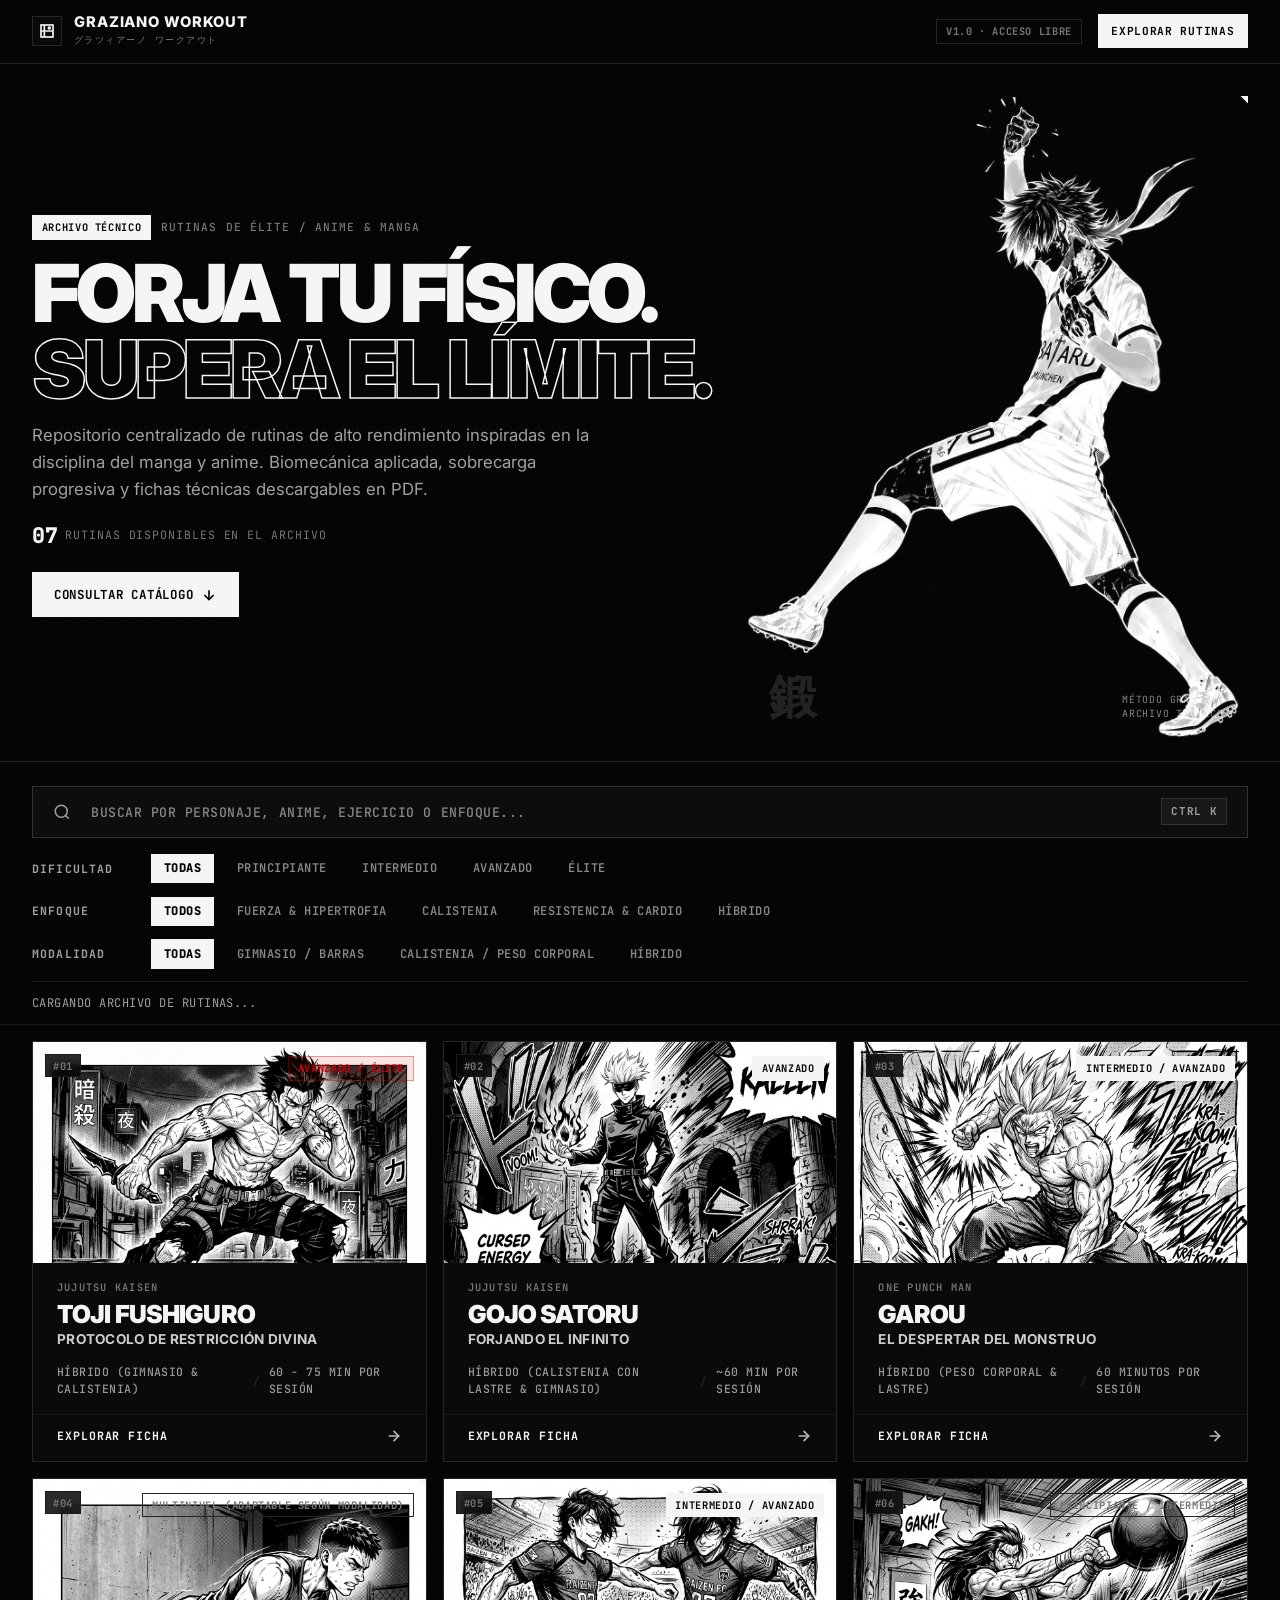
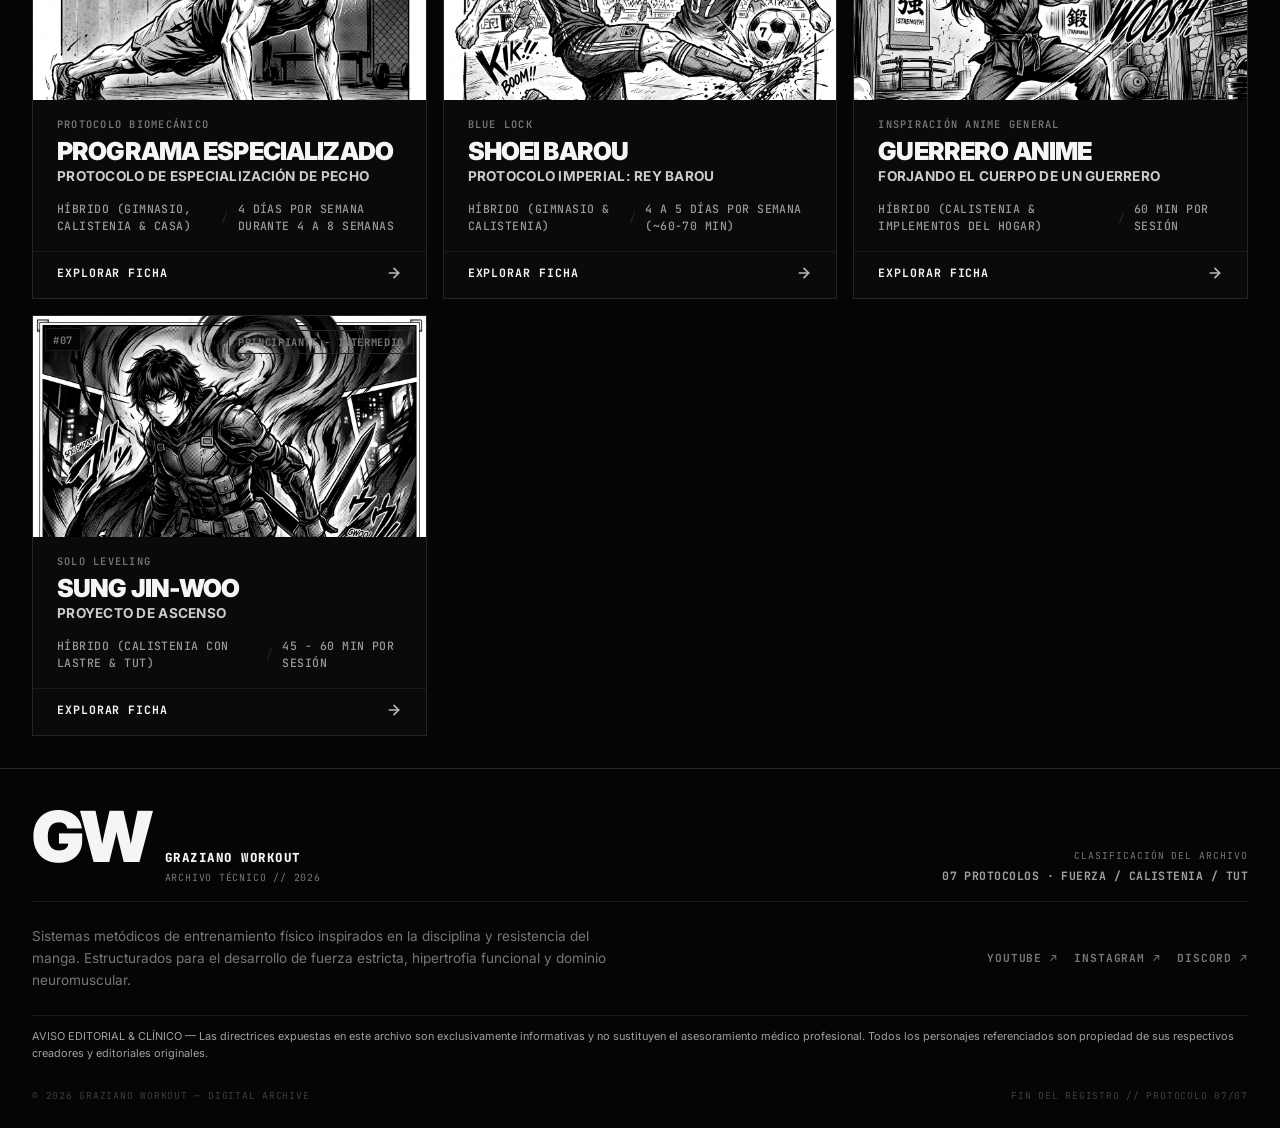
==== commit f2f62636: "feat: add search filter module and application assets for workout routines" ====
--- a/index.html
+++ b/index.html
@@ -5,30 +5,28 @@
   <meta charset="UTF-8">
   <meta name="viewport" content="width=device-width, initial-scale=1.0">
   <meta name="description"
-    content="Graziano Workout - Repositorio centralizado y minimalista de rutinas de entrenamiento inspiradas en personajes de anime. Alto rendimiento y consulta técnica directa.">
-
-  <title>Graziano Workout</title>
-
-  <!-- Google Font: Syne or Space Grotesk fallback via system font stack -->
+    content="Graziano Workout — Archivo digital de rutinas de entrenamiento de élite inspiradas en manga y anime. Biomecánica aplicada, fichas técnicas descargables.">
+
+  <title>Graziano Workout — Archivo de Rutinas</title>
+
+  <!-- Design System -->
   <link rel="stylesheet" href="css/design-system.css">
   <link rel="stylesheet" href="css/components.css">
   <link rel="stylesheet" href="css/routine-detail.css">
 
   <link rel="icon" href="data:,">
-
 </head>
 
 <body>
 
   <!-- ========================================================================
-       1. HEADER / NAVEGACIÓN PRINCIPAL
+       1. HEADER
        ======================================================================== -->
   <header class="site-header" role="banner">
     <div class="container">
-      <a href="#" class="brand-logo" aria-label="Graziano Workout - Inicio">
-        <!--  LOGO PROVISIONAL -->
+      <a href="#" class="brand-logo" aria-label="Graziano Workout — Inicio">
         <div class="brand-icon" aria-hidden="true">
-          <svg width="18" height="18" viewBox="0 0 24 24" fill="none" stroke="currentColor" stroke-width="2.5">
+          <svg width="16" height="16" viewBox="0 0 24 24" fill="none" stroke="currentColor" stroke-width="2.5">
             <rect x="3" y="3" width="18" height="18" rx="0" />
             <path d="M8 3v18M3 12h18" />
             <circle cx="15.5" cy="7.5" r="1.5" fill="currentColor" />
@@ -42,7 +40,7 @@
 
       <div class="header-actions">
         <span class="tech-badge tech-badge--dim header-status-badge">
-          V1.0 • ACCESO LIBRE
+          V1.0 · ACCESO LIBRE
         </span>
         <a href="#seccion-rutinas" class="btn btn-primary btn-sm">
           <span>EXPLORAR RUTINAS</span>
@@ -53,7 +51,7 @@
 
   <main>
     <!-- ======================================================================
-         2. HERO SECTION
+         2. HERO — Editorial Cover
          ====================================================================== -->
     <section class="hero-section" aria-labelledby="hero-heading">
       <div class="container">
@@ -61,50 +59,44 @@
           <div class="hero-content">
             <div class="hero-meta-tag">
               <span class="tech-badge tech-badge--filled">ARCHIVO TÉCNICO</span>
-              <span class="tech-label">RUTINAS DE ELITE // ANIMANGA</span>
+              <span class="tech-label">RUTINAS DE ÉLITE / ANIME & MANGA</span>
             </div>
 
             <h1 id="hero-heading" class="hero-title">
-              FORJA TU FÍSICO.
+              FORJA
+              TU FÍSICO.
               <span>SUPERA EL LÍMITE.</span>
             </h1>
 
             <p class="hero-description">
-              Repositorio centralizado de rutinas de alto rendimiento inspiradas en la disciplina y anatomía del manga y
-              anime. Biomecánica aplicada, sobrecarga progresiva y fichas técnicas descargables en PDF sin registros ni
-              distracciones.
+              Repositorio centralizado de rutinas de alto rendimiento inspiradas en la disciplina del manga y anime.
+              Biomecánica aplicada, sobrecarga progresiva y fichas técnicas descargables en PDF.
             </p>
+
+            <div class="hero-stat">
+              <strong id="heroRoutineCount">07</strong>
+              <span>RUTINAS DISPONIBLES EN EL ARCHIVO</span>
+            </div>
 
             <div class="hero-actions">
               <a href="#seccion-rutinas" id="btnExploreHero" class="btn btn-primary">
                 <span>CONSULTAR CATÁLOGO</span>
                 <svg width="16" height="16" viewBox="0 0 24 24" fill="none" stroke="currentColor" stroke-width="2.5">
-                  <!-- FLECHA HACIA ABAJO -->
                   <path d="M12 5v14" />
                   <path d="m19 12-7 7-7-7" />
                 </svg>
               </a>
-              <a href="#seccion-autor" class="btn btn-secondary">
-                <span>CONOCER AL AUTOR</span>
-              </a>
-            </div>
-          </div>
-
-          <!-- Hero Editorial Manga Panel -->
+            </div>
+          </div>
+
+          <!-- Hero Manga Panel -->
           <div class="hero-visual-panel manga-corner-accent" aria-hidden="true">
-            <div class="hero-visual-header">
-              <span class="tech-label">// FILOSOFÍA DE CARGA</span>
-              <span class="tech-badge tech-badge--dim">MÉTODO GRAZIANO</span>
-            </div>
-
-            <p class="hero-visual-quote">
-              «El dolor agudo durante una serie es adaptativo; la disciplina sobrevive al cansancio. No hay puntos de
-              experiencia falsos: solo tensión mecánica, recuperación y constancia inquebrantable.»
-            </p>
-
-            <div class="hero-visual-footer">
-              <span class="tech-label">OBJETIVO: RENDIMIENTO BRUTO</span>
-              <span class="tech-badge tech-badge--filled">WEB OFICIAL</span>
+            <img src="assets/Kaiser.png" alt="Panel manga editorial — guerrero entrenando" class="hero-panel-image"
+              loading="eager">
+            <div class="hero-panel-overlay"></div>
+            <div class="hero-panel-meta">
+              <span class="hero-panel-number">鍛</span>
+              <span class="hero-panel-label">MÉTODO GRAZIANO<br>ARCHIVO TÉCNICO</span>
             </div>
           </div>
         </div>
@@ -112,29 +104,28 @@
     </section>
 
     <!-- ======================================================================
-         3. NÚCLEO: BUSCADOR EN TIEMPO REAL & FILTROS POR CHIPS
+         3. BUSCADOR & FILTROS
          ====================================================================== -->
     <section id="seccion-rutinas" class="controls-section" aria-label="Controles de búsqueda y filtros">
       <div class="container">
 
-        <!-- Live Search Input -->
+        <!-- Search Bar -->
         <div class="search-bar-wrapper">
           <label for="searchInput" class="sr-only">Buscar por personaje, anime, grupo muscular o ejercicio</label>
           <div class="search-input-box">
-            <div class="search-icon-prefix"> <!-- aria-hidden="true" para ocultar -->
-              <svg width="18" height="18" viewBox="0 0 24 24" fill="none" stroke="currentColor" stroke-width="2.5">
+            <div class="search-icon-prefix">
+              <svg width="18" height="18" viewBox="0 0 24 24" fill="none" stroke="currentColor" stroke-width="2">
                 <circle cx="11" cy="11" r="8" />
                 <path d="m21 21-4.3-4.3" />
               </svg>
             </div>
             <input type="text" id="searchInput" class="search-input"
-              placeholder="Buscar por personaje (ej. Toji, Baki, Garou), anime, músculo o ejercicio..."
-              autocomplete="off" spellcheck="false">
+              placeholder="BUSCAR POR PERSONAJE, ANIME, EJERCICIO O ENFOQUE..." autocomplete="off" spellcheck="false">
             <div class="search-shortcut-hint" aria-hidden="true">
-              <kbd class="tech-badge tech-badge--dim">PULSA /</kbd>
+              <kbd id="searchKbd" class="search-kbd">⌘ K</kbd>
             </div>
             <button type="button" id="searchClearBtn" class="search-clear-btn" aria-label="Limpiar búsqueda">
-              <svg width="18" height="18" viewBox="0 0 24 24" fill="none" stroke="currentColor" stroke-width="2.5">
+              <svg width="16" height="16" viewBox="0 0 24 24" fill="none" stroke="currentColor" stroke-width="2">
                 <path d="M18 6 6 18" />
                 <path d="m6 6 12 12" />
               </svg>
@@ -142,12 +133,12 @@
           </div>
         </div>
 
-        <!-- Filter Chips Section -->
+        <!-- Filter Chips -->
         <div class="filter-groups">
 
-          <!-- Difficulty Filter -->
+          <!-- Difficulty -->
           <div class="filter-group">
-            <span class="filter-label">DIFICULTAD:</span>
+            <span class="filter-label">DIFICULTAD</span>
             <div class="filter-chips" role="radiogroup" aria-label="Filtrar por dificultad">
               <button type="button" class="filter-chip active" data-group="difficulty" data-value="todos">TODAS</button>
               <button type="button" class="filter-chip" data-group="difficulty"
@@ -159,9 +150,9 @@
             </div>
           </div>
 
-          <!-- Focus Filter -->
+          <!-- Focus -->
           <div class="filter-group">
-            <span class="filter-label">ENFOQUE:</span>
+            <span class="filter-label">ENFOQUE</span>
             <div class="filter-chips" role="radiogroup" aria-label="Filtrar por enfoque muscular">
               <button type="button" class="filter-chip active" data-group="focus" data-value="todos">TODOS</button>
               <button type="button" class="filter-chip" data-group="focus" data-value="fuerza">FUERZA &
@@ -173,28 +164,28 @@
             </div>
           </div>
 
-          <!-- Modality Filter -->
+          <!-- Modality -->
           <div class="filter-group">
-            <span class="filter-label">MODALIDAD:</span>
+            <span class="filter-label">MODALIDAD</span>
             <div class="filter-chips" role="radiogroup" aria-label="Filtrar por modalidad">
               <button type="button" class="filter-chip active" data-group="modality" data-value="todos">TODAS</button>
               <button type="button" class="filter-chip" data-group="modality" data-value="gimnasio">GIMNASIO /
                 BARRAS</button>
-              <button type="button" class="filter-chip" data-group="modality" data-value="peso corporal">CALISTENIA / PESO
-                CORPORAL</button>
+              <button type="button" class="filter-chip" data-group="modality" data-value="peso corporal">CALISTENIA /
+                PESO CORPORAL</button>
               <button type="button" class="filter-chip" data-group="modality" data-value="híbrido">HÍBRIDO</button>
             </div>
           </div>
 
         </div>
 
-        <!-- Controls Status Bar -->
+        <!-- Status Bar -->
         <div class="controls-statusbar">
           <div id="resultsCount" class="results-count" aria-live="polite">
             Cargando archivo de rutinas...
           </div>
           <button type="button" id="btnResetFilters" class="btn-reset-filters">
-            Restablecer todos los filtros
+            Restablecer filtros
           </button>
         </div>
 
@@ -202,29 +193,28 @@
     </section>
 
     <!-- ======================================================================
-         4. GRID DE TARJETAS DE RUTINA
+         4. CATÁLOGO DE RUTINAS
          ====================================================================== -->
     <section class="catalog-section" aria-label="Catálogo de rutinas">
       <div class="container">
 
-        <!-- Grid Container -->
+        <!-- Grid -->
         <div id="routineGrid" class="routine-grid">
-          <!-- Dynamically Injected by app.js -->
-        </div>
-
-        <!-- Empty State (Hidden by default) -->
+          <!-- Dynamically injected by app.js -->
+        </div>
+
+        <!-- Empty State -->
         <div id="catalogEmptyState" class="catalog-empty-state" style="display: none;">
           <div class="empty-state-icon" aria-hidden="true">
-            <svg width="24" height="24" viewBox="0 0 24 24" fill="none" stroke="currentColor" stroke-width="2">
+            <svg width="22" height="22" viewBox="0 0 24 24" fill="none" stroke="currentColor" stroke-width="2">
               <circle cx="11" cy="11" r="8" />
               <path d="m21 21-4.3-4.3" />
               <path d="m8 11 6 0" />
             </svg>
           </div>
-          <h3 class="empty-state-title">No se encontraron rutinas coincidentes</h3>
+          <h3 class="empty-state-title">Sin resultados</h3>
           <p class="empty-state-text">
-            No hay rutinas que coincidan con los términos de búsqueda o filtros seleccionados. Intenta ampliar los
-            filtros o buscar por otro personaje.
+            No hay rutinas que coincidan con los filtros seleccionados. Intenta ampliar la búsqueda.
           </p>
           <button type="button" onclick="document.getElementById('btnResetFilters').click()"
             class="btn btn-secondary btn-sm">
@@ -234,68 +224,10 @@
 
       </div>
     </section>
-
-    <!-- ======================================================================
-         5. SECCIÓN DEL AUTOR
-         ====================================================================== -->
-    <section id="seccion-autor" class="author-section" aria-labelledby="author-heading">
-      <div class="container">
-        <div class="author-card manga-panel">
-
-          <div class="author-avatar-frame">
-            <div class="author-avatar-screentone"></div>
-            <span class="author-monogram">GW</span>
-            <span class="author-subtext">GRAZIANO</span>
-          </div>
-
-          <div class="author-content">
-            <span class="author-role">// CREADOR DE CONTENIDO & PREPARADOR FÍSICO</span>
-            <h2 id="author-heading" class="author-title">GRAZIANO</h2>
-            <p class="author-bio">
-              Dedicado a trasladar la estética, tenacidad y demanda física del manga y anime al mundo real mediante
-              principios biomecánicos fundamentados: sobrecarga progresiva, volumen medido y control técnico estricto.
-              Cada rutina está estructurada para que puedas entrenar como tus personajes favoritos sin comprometer la
-              salud articular ni perder tiempo con metodologías ineficaces.
-            </p>
-
-            <div class="author-social-links">
-              <a href="https://www.youtube.com/@santigraziano" target="_blank" rel="noopener noreferrer"
-                class="btn btn-secondary btn-sm">
-                <span>CANAL OFICIAL (YOUTUBE)</span>
-                <svg width="14" height="14" viewBox="0 0 24 24" fill="none" stroke="currentColor" stroke-width="2.5">
-                  <path d="M18 13v6a2 2 0 0 1-2 2H5a2 2 0 0 1-2-2V8a2 2 0 0 1 2-2h6" />
-                  <polyline points="15 3 21 3 21 9" />
-                  <line x1="10" x2="21" y1="14" y2="3" />
-                </svg>
-              </a>
-              <a href="https://www.instagram.com/santigraziano_/" target="_blank" rel="noopener noreferrer"
-                class="btn btn-secondary btn-sm">
-                <span>INSTAGRAM</span>
-                <svg width="14" height="14" viewBox="0 0 24 24" fill="none" stroke="currentColor" stroke-width="2.5">
-                  <path d="M18 13v6a2 2 0 0 1-2 2H5a2 2 0 0 1-2-2V8a2 2 0 0 1 2-2h6" />
-                  <polyline points="15 3 21 3 21 9" />
-                  <line x1="10" x2="21" y1="14" y2="3" />
-                </svg>
-              </a>
-              <a href="https://discord.gg/45tfyCadVz" target="_blank" rel="noopener noreferrer"
-                class="btn btn-secondary btn-sm">
-                <span>DISCORD</span>
-                <svg width="14" height="14" viewBox="0 0 24 24" fill="none" stroke="currentColor" stroke-width="2.5">
-                  <path d="M18 13v6a2 2 0 0 1-2 2H5a2 2 0 0 1-2-2V8a2 2 0 0 1 2-2h6" />
-                  <polyline points="15 3 21 3 21 9" />
-                  <line x1="10" x2="21" y1="14" y2="3" />
-                </svg>
-              </a>
-            </div>
-          </div>
-
-        </div>
-      </div>
-    </section>
   </main>
 
   <!-- ========================================================================
-       6. FICHA TÉCNICA / MODAL OVERLAY DE RUTINA INDIVIDUAL
+       5. FICHA TÉCNICA / MODAL
        ======================================================================== -->
   <div id="routineModalOverlay" class="routine-modal-overlay" role="dialog" aria-modal="true" aria-hidden="true">
     <div class="routine-sheet">
@@ -304,27 +236,27 @@
       <div class="sheet-action-bar">
         <div class="sheet-action-left">
           <button type="button" id="btnModalClose" class="btn-sheet-close" aria-label="Cerrar ficha de rutina">
-            <svg width="14" height="14" viewBox="0 0 24 24" fill="none" stroke="currentColor" stroke-width="3">
+            <svg width="12" height="12" viewBox="0 0 24 24" fill="none" stroke="currentColor" stroke-width="3">
               <path d="M18 6 6 18" />
               <path d="m6 6 12 12" />
             </svg>
-            <span>VOLVER AL CATÁLOGO [ESC]</span>
+            <span>VOLVER [ESC]</span>
           </button>
         </div>
 
         <div class="sheet-action-right">
           <button type="button" id="btnModalPdf" class="btn btn-primary btn-sm">
-            <svg width="14" height="14" viewBox="0 0 24 24" fill="none" stroke="currentColor" stroke-width="2.5">
+            <svg width="12" height="12" viewBox="0 0 24 24" fill="none" stroke="currentColor" stroke-width="2.5">
               <path d="M21 15v4a2 2 0 0 1-2 2H5a2 2 0 0 1-2-2v-4" />
               <polyline points="7 10 12 15 17 10" />
               <line x1="12" x2="12" y1="15" y2="3" />
             </svg>
-            <span>DESCARGAR PDF / IMPRIMIR</span>
+            <span>DESCARGAR PDF</span>
           </button>
         </div>
       </div>
 
-      <!-- Injected Routine Content -->
+      <!-- Routine Content -->
       <div id="routineSheetBody" class="sheet-content">
         <!-- Rendered dynamically by detail-view.js -->
       </div>
@@ -333,41 +265,55 @@
   </div>
 
   <!-- ========================================================================
-       7. FOOTER
+       6. FOOTER — Archival Editorial Colophon
        ======================================================================== -->
   <footer class="site-footer" role="contentinfo">
     <div class="container">
-      <div class="footer-content">
-
-        <div class="footer-disclaimer">
-          <span class="footer-disclaimer-title">// AVISO DE RESPONSABILIDAD MÉDICA</span>
-          <p class="footer-disclaimer-text">
-            Las rutinas contenidas en este repositorio son de carácter informativo, recreativo y de divulgación sobre
-            preparación física. Antes de iniciar cualquier régimen de entrenamiento o someter tu cuerpo a sobrecargas
-            intensas, consulta a un médico o especialista colegiado. El usuario asume toda responsabilidad en la
-            ejecución técnica.
+
+      <div class="footer-colophon">
+        <div class="colophon-top">
+          <div class="colophon-identity">
+            <span class="colophon-mark">GW</span>
+            <div class="colophon-meta">
+              <span class="colophon-name">GRAZIANO WORKOUT</span>
+              <span class="colophon-sub">ARCHIVO TÉCNICO // 2026</span>
+            </div>
+          </div>
+          <div class="colophon-classification">
+            <span class="classification-label">CLASIFICACIÓN DEL ARCHIVO</span>
+            <span class="classification-val">07 PROTOCOLOS · FUERZA / CALISTENIA / TUT</span>
+          </div>
+        </div>
+
+        <div class="colophon-middle">
+          <p class="colophon-desc">
+            Sistemas metódicos de entrenamiento físico inspirados en la disciplina y resistencia del manga.
+            Estructurados para el desarrollo de fuerza estricta, hipertrofia funcional y dominio neuromuscular.
           </p>
-        </div>
-
-        <div class="footer-disclaimer">
-          <span class="footer-disclaimer-title">// ATRIBUCIÓN Y DERECHOS DE AUTOR</span>
-          <p class="footer-disclaimer-text">
-            Los personajes, nombres y obras de manga/anime referenciadas son propiedad intelectual de sus respectivos
-            autores y editoriales (Shueisha, Kodansha, etc.). Este proyecto rinde homenaje a la cultura del manga
-            deportivo con fines educativos y de motivación física sin fines de lucro directo.
+          <div class="colophon-links">
+            <a href="https://www.youtube.com/@santigraziano" target="_blank" rel="noopener noreferrer"
+              class="colophon-link">YOUTUBE ↗</a>
+            <a href="https://www.instagram.com/santigraziano_/" target="_blank" rel="noopener noreferrer"
+              class="colophon-link">INSTAGRAM ↗</a>
+            <a href="https://discord.gg/45tfyCadVz" target="_blank" rel="noopener noreferrer"
+              class="colophon-link">DISCORD ↗</a>
+          </div>
+        </div>
+
+        <div class="colophon-disclaimer">
+          <p>
+            AVISO EDITORIAL & CLÍNICO — Las directrices expuestas en este archivo son exclusivamente informativas y no
+            sustituyen el asesoramiento médico profesional. Todos los personajes referenciados son propiedad de sus
+            respectivos creadores y editoriales originales.
           </p>
         </div>
 
-      </div>
-
-      <div class="footer-bottom">
-        <div>
-          GRAZIANO WORKOUT © 2026 // TODOS LOS DERECHOS RESERVADOS
-        </div>
-        <div>
-          VELOCIDAD, MINIMALISMO & RENDIMIENTO PURO
-        </div>
-      </div>
+        <div class="colophon-bottom">
+          <span>© 2026 GRAZIANO WORKOUT — DIGITAL ARCHIVE</span>
+          <span>FIN DEL REGISTRO // PROTOCOLO 07/07</span>
+        </div>
+      </div>
+
     </div>
   </footer>
 
--- a/css/design-system.css
+++ b/css/design-system.css
@@ -1,58 +1,63 @@
 /* ==========================================================================
-   GRAZIANO WORKOUT - DESIGN SYSTEM & TOKENS
-   Monochromatic, Editorial, Manga-Panel Architecture, Ultra-High Contrast
+   GRAZIANO WORKOUT — DESIGN SYSTEM & TOKENS
+   Editorial × Digital Archive × Manga — Monochromatc System
    ========================================================================== */
 
+/* Google Fonts — Inter (Display + Sans) & JetBrains Mono (Mono) */
+@import url('https://fonts.googleapis.com/css2?family=Inter:ital,opsz,wght@0,14..32,400;0,14..32,700;0,14..32,800;0,14..32,900&family=JetBrains+Mono:wght@400;500;700;800&display=swap');
+
 :root {
-  /* Surface & Base Colors */
-  --bg-black: #050505;
-  --bg-surface: #0e0e0e;
-  --bg-surface-elevated: #161616;
-  --bg-surface-hover: #1f1f1f;
-  --bg-contrast-light: #ffffff;
-  --bg-contrast-dark: #000000;
-
-  /* Typography Colors */
-  --text-primary: #ffffff;
-  --text-secondary: #c0c0c0;
-  --text-muted: #737373;
-  --text-inverse: #050505;
-
-  /* Borders & Dividers */
-  --border-primary: #ffffff;
-  --border-subtle: #2b2b2b;
-  --border-dim: #1a1a1a;
-  --border-focus: #ffffff;
-
-  /* Accent & Alert (Reserved exclusively for critical states & alerts) */
-  --accent-alert: #ff3333;
-  --accent-alert-bg: rgba(255, 51, 51, 0.12);
-  --accent-alert-border: rgba(255, 51, 51, 0.4);
-
-  /* Typography Families */
-  --font-display: -apple-system, BlinkMacSystemFont, "Segoe UI", Roboto, "Helvetica Neue", Arial, sans-serif;
-  --font-mono: ui-monospace, SFMono-Regular, "Roboto Mono", Menlo, Consolas, "Liberation Mono", monospace;
-
-  /* Spacing Scale */
-  --space-2xs: 0.25rem;
-  --space-xs: 0.5rem;
-  --space-sm: 0.75rem;
-  --space-md: 1rem;
-  --space-lg: 1.5rem;
-  --space-xl: 2rem;
-  --space-2xl: 3rem;
-  --space-3xl: 4.5rem;
-
-  /* Layout Containers */
-  --container-max: 1240px;
-  --container-sheet: 960px;
-
-  /* Transitions */
-  --transition-fast: 120ms cubic-bezier(0.16, 1, 0.3, 1);
-  --transition-smooth: 240ms cubic-bezier(0.16, 1, 0.3, 1);
-}
-
-/* Base Reset & Global Styles */
+  /* ── Surface & Base ── */
+  --black:            #050505;
+  --surface:          #0A0A0A;
+  --surface-2:        #101010;
+  --surface-hover:    #181818;
+  --white:            #F5F5F5;
+  --pure-white:       #FFFFFF;
+
+  /* ── Lines & Borders ── */
+  --line:             #252525;
+  --line-dim:         #1A1A1A;
+  --line-active:      #F5F5F5;
+
+  /* ── Text ── */
+  --text-primary:     #F5F5F5;
+  --text-secondary:   #A0A0A0;
+  --text-muted:       #777777;
+  --text-inverse:     #050505;
+
+  /* ── Accent: Reserved ── */
+  --accent-red:       #C90000;
+  --accent-red-bg:    rgba(201, 0, 0, 0.10);
+  --accent-red-border:rgba(201, 0, 0, 0.35);
+
+  /* ── Typography ── */
+  --font-display:     'Inter', -apple-system, BlinkMacSystemFont, "Segoe UI", sans-serif;
+  --font-mono:        'JetBrains Mono', ui-monospace, SFMono-Regular, "Roboto Mono", Menlo, Consolas, monospace;
+
+  /* ── Spacing ── */
+  --space-2xs:  0.25rem;
+  --space-xs:   0.5rem;
+  --space-sm:   0.75rem;
+  --space-md:   1rem;
+  --space-lg:   1.5rem;
+  --space-xl:   2rem;
+  --space-2xl:  3rem;
+  --space-3xl:  4.5rem;
+  --space-4xl:  6rem;
+
+  /* ── Layout ── */
+  --container-max:    1400px;
+  --container-sheet:  960px;
+
+  /* ── Motion ── */
+  --ease-out:   cubic-bezier(0.16, 1, 0.3, 1);
+  --t-fast:     150ms var(--ease-out);
+  --t-smooth:   280ms var(--ease-out);
+  --t-slow:     400ms var(--ease-out);
+}
+
+/* ── RESET ── */
 *, *::before, *::after {
   box-sizing: border-box;
   margin: 0;
@@ -62,45 +67,43 @@
 html {
   font-size: 16px;
   scroll-behavior: smooth;
+  scroll-padding-top: 2rem;
   -webkit-text-size-adjust: 100%;
-  background-color: var(--bg-black);
+  background-color: var(--black);
   color: var(--text-primary);
   font-family: var(--font-display);
 }
 
 body {
   min-height: 100vh;
-  background-color: var(--bg-black);
-  color: var(--text-primary);
-  line-height: 1.5;
+  background-color: var(--black);
+  color: var(--text-primary);
+  line-height: 1.55;
   -webkit-font-smoothing: antialiased;
   -moz-osx-font-smoothing: grayscale;
   overflow-x: hidden;
   position: relative;
 }
 
-/* Background Manga Halftone Screentone Texture */
+/* Manga Screentone — almost imperceptible */
 body::before {
   content: "";
   position: fixed;
-  top: 0;
-  left: 0;
-  width: 100%;
-  height: 100%;
+  inset: 0;
   pointer-events: none;
-  opacity: 0.18;
+  opacity: 0.06;
   z-index: 0;
-  background-image: radial-gradient(rgba(255, 255, 255, 0.25) 1px, transparent 1px);
-  background-size: 16px 16px;
-}
-
-/* Typography Hierarchy */
+  background-image: radial-gradient(rgba(255,255,255,0.3) 0.8px, transparent 0.8px);
+  background-size: 14px 14px;
+}
+
+/* ── TYPOGRAPHY ── */
 h1, h2, h3, h4, h5, h6 {
   color: var(--text-primary);
   font-weight: 900;
   letter-spacing: -0.03em;
   text-transform: uppercase;
-  line-height: 1.1;
+  line-height: 1.05;
 }
 
 p {
@@ -124,7 +127,12 @@
   background: none;
 }
 
-/* Global Container */
+img {
+  display: block;
+  max-width: 100%;
+}
+
+/* ── CONTAINER ── */
 .container {
   width: 100%;
   max-width: var(--container-max);
@@ -143,19 +151,19 @@
   }
 }
 
-/* Geometric Manga Utilities */
+/* ── GEOMETRIC UTILITIES ── */
 .manga-panel {
-  border: 1.5px solid var(--border-primary);
-  background: var(--bg-surface);
-  position: relative;
-  transition: transform var(--transition-smooth), border-color var(--transition-smooth), box-shadow var(--transition-smooth);
-}
-
-.manga-panel--dimmed {
-  border-color: var(--border-subtle);
-}
-
-/* Sharp corner accents for manga editorial aesthetic */
+  border: 1px solid var(--line);
+  background: var(--surface);
+  position: relative;
+  transition: border-color var(--t-smooth);
+}
+
+.manga-panel--active {
+  border-color: var(--line-active);
+}
+
+/* Corner accent — subtle manga detail */
 .manga-corner-accent {
   position: relative;
 }
@@ -165,18 +173,20 @@
   position: absolute;
   top: -1px;
   right: -1px;
-  width: 12px;
-  height: 12px;
+  width: 10px;
+  height: 10px;
   background-color: var(--text-primary);
   clip-path: polygon(100% 0, 0 0, 100% 100%);
   pointer-events: none;
-}
-
-/* Monospace Technical Label */
+  z-index: 2;
+}
+
+/* ── TECHNICAL LABELS ── */
 .tech-label {
   font-family: var(--font-mono);
-  font-size: 0.75rem;
-  letter-spacing: 0.12em;
+  font-size: 0.7rem;
+  font-weight: 500;
+  letter-spacing: 0.1em;
   text-transform: uppercase;
   color: var(--text-muted);
 }
@@ -184,50 +194,51 @@
 .tech-badge {
   display: inline-flex;
   align-items: center;
-  gap: 0.35rem;
+  gap: 0.3rem;
   font-family: var(--font-mono);
-  font-size: 0.7rem;
+  font-size: 0.65rem;
   font-weight: 700;
   text-transform: uppercase;
-  letter-spacing: 0.08em;
-  padding: 0.25rem 0.6rem;
-  border: 1px solid var(--border-primary);
-  background: var(--bg-black);
-  color: var(--text-primary);
+  letter-spacing: 0.06em;
+  padding: 0.2rem 0.55rem;
+  border: 1px solid var(--line);
+  background: var(--surface);
+  color: var(--text-secondary);
   white-space: nowrap;
 }
 
 .tech-badge--filled {
-  background: var(--bg-contrast-light);
+  background: var(--white);
   color: var(--text-inverse);
-  border-color: var(--bg-contrast-light);
+  border-color: var(--white);
 }
 
 .tech-badge--dim {
-  border-color: var(--border-subtle);
-  color: var(--text-secondary);
+  border-color: var(--line);
+  color: var(--text-muted);
+  background: transparent;
 }
 
 .tech-badge--danger {
-  border-color: var(--accent-alert);
-  color: var(--accent-alert);
-  background: var(--accent-alert-bg);
-}
-
-/* High Contrast Button Variants */
+  border-color: var(--accent-red-border);
+  color: var(--accent-red);
+  background: var(--accent-red-bg);
+}
+
+/* ── BUTTONS ── */
 .btn {
   display: inline-flex;
   align-items: center;
   justify-content: center;
-  gap: 0.6rem;
+  gap: 0.5rem;
   font-family: var(--font-mono);
-  font-size: 0.85rem;
-  font-weight: 800;
-  letter-spacing: 0.08em;
+  font-size: 0.78rem;
+  font-weight: 700;
+  letter-spacing: 0.06em;
   text-transform: uppercase;
-  padding: 0.85rem 1.4rem;
-  border: 1.5px solid var(--border-primary);
-  transition: all var(--transition-fast);
+  padding: 0.75rem 1.3rem;
+  border: 1px solid var(--line);
+  transition: all var(--t-fast);
   position: relative;
   text-decoration: none;
   cursor: pointer;
@@ -235,46 +246,42 @@
 }
 
 .btn-primary {
-  background-color: var(--bg-contrast-light);
+  background-color: var(--white);
   color: var(--text-inverse);
-  border-color: var(--bg-contrast-light);
+  border-color: var(--white);
 }
 
 .btn-primary:hover {
   background-color: transparent;
   color: var(--text-primary);
-  border-color: var(--border-primary);
-  box-shadow: 4px 4px 0px rgba(255, 255, 255, 0.4);
+  border-color: var(--line-active);
 }
 
 .btn-primary:active {
-  transform: translate(2px, 2px);
-  box-shadow: 2px 2px 0px rgba(255, 255, 255, 0.4);
+  transform: translateY(1px);
 }
 
 .btn-secondary {
   background-color: transparent;
   color: var(--text-primary);
-  border-color: var(--border-primary);
+  border-color: var(--line);
 }
 
 .btn-secondary:hover {
-  background-color: var(--bg-contrast-light);
-  color: var(--text-inverse);
-  box-shadow: 4px 4px 0px rgba(255, 255, 255, 0.3);
+  border-color: var(--line-active);
+  background: var(--surface-2);
 }
 
 .btn-secondary:active {
-  transform: translate(2px, 2px);
-  box-shadow: 2px 2px 0px rgba(255, 255, 255, 0.3);
+  transform: translateY(1px);
 }
 
 .btn-sm {
-  padding: 0.5rem 0.9rem;
-  font-size: 0.75rem;
-}
-
-/* Screen reader utility */
+  padding: 0.45rem 0.8rem;
+  font-size: 0.7rem;
+}
+
+/* ── SCREEN READER ── */
 .sr-only {
   position: absolute;
   width: 1px;
@@ -286,3 +293,19 @@
   white-space: nowrap;
   border-width: 0;
 }
+
+/* ── ENTRY ANIMATIONS ── */
+@keyframes fadeInUp {
+  from {
+    opacity: 0;
+    transform: translateY(12px);
+  }
+  to {
+    opacity: 1;
+    transform: translateY(0);
+  }
+}
+
+.animate-in {
+  animation: fadeInUp 0.5s var(--ease-out) both;
+}
--- a/css/components.css
+++ b/css/components.css
@@ -1,21 +1,18 @@
 /* ==========================================================================
-   GRAZIANO WORKOUT - COMPONENTS STYLESHEET
-   Header, Hero, Controls, Catalog Grid, Author & Footer
+   GRAZIANO WORKOUT — COMPONENTS
+   Header, Hero, Controls, Catalog Grid, Cards & Editorial Colophon
+   Editorial × Digital Archive × Modern Fitness
    ========================================================================== */
 
 /* --------------------------------------------------------------------------
-   Header / Navigation
+   1. HEADER — Integrated Editorial Masthead
    -------------------------------------------------------------------------- */
 .site-header {
-  position: sticky;
-  top: 0;
-  z-index: 100;
-  background-color: rgba(5, 5, 5, 0.94);
-  backdrop-filter: blur(12px);
-  -webkit-backdrop-filter: blur(12px);
-  border-bottom: 1.5px solid var(--border-subtle);
+  position: relative;
+  z-index: 10;
+  background-color: var(--black);
+  border-bottom: 1px solid var(--line);
   padding: 0.9rem 0;
-  transition: border-color var(--transition-fast);
 }
 
 .site-header .container {
@@ -28,19 +25,20 @@
 .brand-logo {
   display: flex;
   align-items: center;
-  gap: 0.8rem;
+  gap: 0.75rem;
   text-decoration: none;
 }
 
 .brand-icon {
-  width: 32px;
-  height: 32px;
-  border: 1.5px solid var(--border-primary);
-  background: var(--bg-black);
+  width: 30px;
+  height: 30px;
+  border: 1px solid var(--line);
+  background: var(--surface);
   display: flex;
   align-items: center;
   justify-content: center;
   color: var(--text-primary);
+  flex-shrink: 0;
 }
 
 .brand-titles {
@@ -49,25 +47,27 @@
 }
 
 .brand-name {
-  font-size: 1.15rem;
-  font-weight: 900;
-  letter-spacing: -0.02em;
+  font-size: 0.92rem;
+  font-weight: 800;
+  letter-spacing: 0.06em;
   color: var(--text-primary);
   line-height: 1;
+  text-transform: uppercase;
 }
 
 .brand-subtitle {
   font-family: var(--font-mono);
-  font-size: 0.65rem;
-  letter-spacing: 0.22em;
-  color: var(--text-muted);
-  text-transform: uppercase;
+  font-size: 0.58rem;
+  letter-spacing: 0.16em;
+  color: var(--text-muted);
+  text-transform: uppercase;
+  margin-top: 3px;
 }
 
 .header-actions {
   display: flex;
   align-items: center;
-  gap: var(--space-sm);
+  gap: var(--space-md);
 }
 
 .header-status-badge {
@@ -81,11 +81,11 @@
 }
 
 /* --------------------------------------------------------------------------
-   Hero Section
+   2. HERO — Editorial Cover
    -------------------------------------------------------------------------- */
 .hero-section {
-  padding: var(--space-2xl) 0 var(--space-xl);
-  border-bottom: 1.5px solid var(--border-subtle);
+  padding: var(--space-xl) 0 var(--space-lg);
+  border-bottom: 1px solid var(--line);
   position: relative;
   overflow: hidden;
 }
@@ -99,7 +99,8 @@
 
 @media (min-width: 900px) {
   .hero-grid {
-    grid-template-columns: 1.25fr 0.75fr;
+    grid-template-columns: 1.15fr 0.85fr;
+    gap: var(--space-xl);
   }
 }
 
@@ -112,14 +113,15 @@
 .hero-meta-tag {
   display: inline-flex;
   align-items: center;
-  gap: 0.5rem;
+  gap: 0.6rem;
+  flex-wrap: wrap;
 }
 
 .hero-title {
-  font-size: clamp(2.2rem, 6vw, 4.2rem);
+  font-size: clamp(2.6rem, 6.5vw, 5rem);
   font-weight: 900;
-  line-height: 1;
-  letter-spacing: -0.04em;
+  line-height: 0.92;
+  letter-spacing: -0.05em;
   text-transform: uppercase;
   color: var(--text-primary);
 }
@@ -128,117 +130,149 @@
   display: block;
   color: transparent;
   -webkit-text-stroke: 1.5px var(--text-primary);
+  margin-top: 0.04em;
+}
+
+.hero-stat {
+  display: flex;
+  align-items: center;
+  gap: var(--space-xs);
+  font-family: var(--font-mono);
+  font-size: 0.72rem;
+  color: var(--text-muted);
+  letter-spacing: 0.08em;
+  text-transform: uppercase;
+}
+
+.hero-stat strong {
+  color: var(--text-primary);
+  font-weight: 800;
+  font-size: 1.35rem;
+  letter-spacing: -0.02em;
 }
 
 .hero-description {
-  font-size: clamp(0.95rem, 2vw, 1.15rem);
+  font-size: clamp(0.92rem, 1.8vw, 1.05rem);
   color: var(--text-secondary);
-  max-width: 620px;
-  line-height: 1.55;
+  max-width: 560px;
+  line-height: 1.6;
 }
 
 .hero-actions {
   display: flex;
   flex-wrap: wrap;
   gap: var(--space-md);
-  margin-top: var(--space-xs);
-}
-
+  margin-top: var(--space-2xs);
+}
+
+/* Hero Visual Panel */
 .hero-visual-panel {
-  border: 1.5px solid var(--border-primary);
-  background: var(--bg-surface);
-  padding: var(--space-lg);
-  display: flex;
-  flex-direction: column;
+  display: flex;
+  flex-direction: column;
+  position: relative;
+  overflow: hidden;
+}
+
+.hero-panel-image {
+  width: 100%;
+  object-fit: cover;
+  object-position: top center;
+  display: block;
+}
+
+
+.hero-panel-meta {
+  position: absolute;
+  bottom: 0;
+  left: 0;
+  right: 0;
+  padding: var(--space-md) var(--space-lg);
+  display: flex;
   justify-content: space-between;
-  min-height: 240px;
-  position: relative;
-}
-
-.hero-visual-header {
-  display: flex;
-  justify-content: space-between;
-  align-items: flex-start;
-}
-
-.hero-visual-quote {
-  font-family: var(--font-mono);
-  font-size: 0.82rem;
-  color: var(--text-secondary);
-  border-left: 2px solid var(--border-primary);
-  padding-left: var(--space-sm);
-  margin: var(--space-md) 0;
-  line-height: 1.45;
-}
-
-.hero-visual-footer {
-  display: flex;
-  justify-content: space-between;
-  align-items: center;
-  border-top: 1px solid var(--border-subtle);
-  padding-top: var(--space-sm);
+  align-items: flex-end;
+}
+
+.hero-panel-number {
+  font-size: 3rem;
+  font-weight: 900;
+  color: rgba(255, 255, 255, 0.12);
+  line-height: 1;
+  letter-spacing: -0.02em;
+}
+
+.hero-panel-label {
+  font-family: var(--font-mono);
+  font-size: 0.62rem;
+  color: rgba(255, 255, 255, 0.5);
+  text-transform: uppercase;
+  letter-spacing: 0.08em;
+  text-align: right;
+  line-height: 1.4;
 }
 
 /* --------------------------------------------------------------------------
-   Controls: Real-time Search & Filter Chips
+   3. CONTROLS: Search & Filters
    -------------------------------------------------------------------------- */
 .controls-section {
-  padding: var(--space-xl) 0 var(--space-lg);
-  border-bottom: 1.5px solid var(--border-dim);
-  background-color: var(--bg-black);
-}
-
+  padding: var(--space-lg) 0 var(--space-sm);
+  border-bottom: 1px solid var(--line-dim);
+  background-color: var(--black);
+}
+
+/* Search Bar — Elevated Contrast & Presence */
 .search-bar-wrapper {
   position: relative;
-  margin-bottom: var(--space-lg);
+  margin-bottom: var(--space-md);
 }
 
 .search-input-box {
   position: relative;
   display: flex;
   align-items: center;
-  border: 1.5px solid var(--border-primary);
-  background: var(--bg-surface);
-  transition: box-shadow var(--transition-fast), border-color var(--transition-fast);
+  min-height: 52px;
+  border: 1px solid #333333;
+  background: #0D0D0D;
+  transition: border-color var(--t-fast), background-color var(--t-fast);
 }
 
 .search-input-box:focus-within {
-  box-shadow: 4px 4px 0px rgba(255, 255, 255, 0.4);
-  border-color: var(--text-primary);
+  border-color: var(--white);
+  background: #121212;
 }
 
 .search-icon-prefix {
-  padding: 0 var(--space-md);
-  color: var(--text-muted);
-  display: flex;
-  align-items: center;
+  padding: 0 1.25rem;
+  color: var(--text-secondary);
+  display: flex;
+  align-items: center;
+  flex-shrink: 0;
 }
 
 .search-input {
   width: 100%;
-  padding: 1rem 0;
+  padding: 0.95rem 0;
   background: transparent;
   border: none;
   color: var(--text-primary);
-  font-size: 1rem;
+  font-family: var(--font-display);
+  font-size: 0.95rem;
   font-weight: 500;
   outline: none;
 }
 
 .search-input::placeholder {
-  color: var(--text-muted);
-  font-family: var(--font-mono);
-  font-size: 0.9rem;
+  color: #888888;
+  font-family: var(--font-mono);
+  font-size: 0.82rem;
+  letter-spacing: 0.04em;
 }
 
 .search-shortcut-hint {
-  padding: 0 var(--space-md);
-  font-family: var(--font-mono);
-  font-size: 0.75rem;
-  color: var(--text-muted);
+  padding: 0 1.25rem;
   display: none;
   align-items: center;
   user-select: none;
+  flex-shrink: 0;
 }
 
 @media (min-width: 640px) {
@@ -247,12 +281,25 @@
   }
 }
 
+.search-kbd {
+  font-family: var(--font-mono);
+  font-size: 0.68rem;
+  font-weight: 700;
+  color: #A0A0A0;
+  background: #181818;
+  border: 1px solid #333333;
+  padding: 0.25rem 0.55rem;
+  letter-spacing: 0.06em;
+}
+
 .search-clear-btn {
   display: none;
-  padding: 0 var(--space-md);
+  padding: 0 1.25rem;
   color: var(--text-muted);
   cursor: pointer;
   align-items: center;
+  background: none;
+  border: none;
 }
 
 .search-clear-btn.active {
@@ -263,24 +310,24 @@
   color: var(--text-primary);
 }
 
-/* Filter Groups */
+/* Filter Groups — Enhanced Size, Contrast & Editorial Rhythm */
 .filter-groups {
   display: flex;
   flex-direction: column;
-  gap: var(--space-md);
+  gap: 0.85rem;
 }
 
 .filter-group {
   display: flex;
   flex-direction: column;
-  gap: var(--space-xs);
+  gap: var(--space-2xs);
 }
 
 @media (min-width: 768px) {
   .filter-group {
     flex-direction: row;
     align-items: center;
-    gap: var(--space-md);
+    gap: 1.5rem;
   }
 }
 
@@ -288,43 +335,44 @@
   font-family: var(--font-mono);
   font-size: 0.72rem;
   font-weight: 700;
-  letter-spacing: 0.12em;
-  text-transform: uppercase;
-  color: var(--text-muted);
-  min-width: 90px;
+  letter-spacing: 0.1em;
+  text-transform: uppercase;
+  color: #A0A0A0;
+  min-width: 95px;
+  flex-shrink: 0;
 }
 
 .filter-chips {
   display: flex;
   flex-wrap: wrap;
-  gap: 0.4rem;
+  gap: 0.4rem 0.6rem;
 }
 
 .filter-chip {
   font-family: var(--font-mono);
-  font-size: 0.72rem;
-  font-weight: 700;
-  text-transform: uppercase;
-  letter-spacing: 0.06em;
+  font-size: 0.75rem;
+  font-weight: 600;
+  text-transform: uppercase;
+  letter-spacing: 0.04em;
   padding: 0.35rem 0.75rem;
-  border: 1px solid var(--border-subtle);
-  background: var(--bg-surface);
-  color: var(--text-secondary);
+  border: 1px solid transparent;
+  background: transparent;
+  color: #888888;
   cursor: pointer;
-  transition: all var(--transition-fast);
+  transition: all var(--t-fast);
   user-select: none;
 }
 
 .filter-chip:hover {
-  border-color: var(--text-primary);
-  color: var(--text-primary);
+  color: var(--text-primary);
+  background: rgba(255, 255, 255, 0.05);
 }
 
 .filter-chip.active {
-  background: var(--bg-contrast-light);
-  color: var(--text-inverse);
-  border-color: var(--bg-contrast-light);
-  font-weight: 900;
+  background: var(--white);
+  color: var(--black);
+  border-color: var(--white);
+  font-weight: 800;
 }
 
 /* Controls Status Bar */
@@ -332,24 +380,27 @@
   display: flex;
   justify-content: space-between;
   align-items: center;
-  padding-top: var(--space-md);
-  border-top: 1px solid var(--border-dim);
-  margin-top: var(--space-md);
+  padding-top: var(--space-sm);
+  border-top: 1px solid var(--line-dim);
+  margin-top: var(--space-sm);
 }
 
 .results-count {
   font-family: var(--font-mono);
-  font-size: 0.8rem;
-  color: var(--text-secondary);
+  font-size: 0.75rem;
+  color: #A0A0A0;
+  letter-spacing: 0.04em;
+  text-transform: uppercase;
 }
 
 .results-count strong {
   color: var(--text-primary);
+  font-weight: 800;
 }
 
 .btn-reset-filters {
   font-family: var(--font-mono);
-  font-size: 0.72rem;
+  font-size: 0.7rem;
   color: var(--text-muted);
   text-decoration: underline;
   text-underline-offset: 3px;
@@ -368,347 +419,415 @@
 }
 
 /* --------------------------------------------------------------------------
-   Routine Catalog Grid
+   4. CATALOG GRID
    -------------------------------------------------------------------------- */
 .catalog-section {
-  padding: var(--space-2xl) 0 var(--space-3xl);
+  padding: 1rem 0 2rem;
+  width: 100%;
 }
 
 .routine-grid {
   display: grid;
-  grid-template-columns: 1fr;
-  gap: var(--space-xl);
+  grid-template-columns: minmax(0, 1fr);
+  gap: var(--space-lg);
+  width: 100%;
 }
 
 @media (min-width: 680px) {
   .routine-grid {
-    grid-template-columns: repeat(2, 1fr);
-  }
-}
-
-@media (min-width: 1040px) {
+    grid-template-columns: repeat(2, minmax(0, 1fr));
+  }
+}
+
+@media (min-width: 1060px) {
   .routine-grid {
-    grid-template-columns: repeat(3, 1fr);
-  }
-}
-
-/* Routine Card */
+    grid-template-columns: repeat(3, minmax(0, 1fr));
+    gap: var(--space-md);
+  }
+}
+
+/* --------------------------------------------------------------------------
+   5. ROUTINE CARD — Editorial Component (Images Untouched)
+   -------------------------------------------------------------------------- */
 .routine-card {
-  border: 1.5px solid var(--border-primary);
-  background: var(--bg-surface);
-  display: flex;
-  flex-direction: column;
-  justify-content: space-between;
-  transition: transform var(--transition-fast), box-shadow var(--transition-fast);
+  border: 1px solid var(--line);
+  background: var(--surface);
+  display: flex;
+  flex-direction: column;
+  transition: transform var(--t-smooth), border-color var(--t-smooth);
   position: relative;
+  min-width: 0;
+  width: 100%;
+  overflow: hidden;
+  cursor: pointer;
 }
 
 .routine-card:hover {
-  transform: translateY(-4px);
-  box-shadow: 6px 6px 0px rgba(255, 255, 255, 0.4);
-}
-
-.card-header-art {
-  height: 140px;
-  border-bottom: 1.5px solid var(--border-primary);
-  background: var(--bg-black);
+  transform: translateY(-2px);
+  border-color: #383838;
+}
+
+.routine-card:hover .card-image img {
+  transform: scale(1.02);
+}
+
+.routine-card:hover .card-cta .cta-arrow {
+  transform: translateX(3px);
+  opacity: 1;
+}
+
+/* Card Image Area — Untouched visual assets */
+.card-image {
   position: relative;
+  width: 100%;
+  aspect-ratio: 16 / 9;
   overflow: hidden;
-  display: flex;
-  align-items: center;
-  justify-content: center;
-}
-
-.card-screentone-bg {
-  position: absolute;
-  top: 0;
-  left: 0;
+  background: var(--surface);
+}
+
+.card-image img {
   width: 100%;
   height: 100%;
-  background-image: radial-gradient(rgba(255, 255, 255, 0.3) 1px, transparent 1px);
-  background-size: 8px 8px;
-  opacity: 0.45;
-  pointer-events: none;
+  object-fit: cover;
+  object-position: top center;
+  display: block;
+  transition: transform var(--t-smooth);
+}
+
+/* Card Image Fallback */
+.card-image-fallback {
+  width: 100%;
+  height: 100%;
+  display: flex;
+  align-items: center;
+  justify-content: center;
+  position: relative;
 }
 
 .card-art-symbol {
   font-family: var(--font-display);
-  font-size: 3.5rem;
+  font-size: 5rem;
   font-weight: 900;
-  color: rgba(255, 255, 255, 0.12);
+  color: rgba(255, 255, 255, 0.08);
   user-select: none;
-  position: absolute;
-  right: 12px;
-  bottom: -8px;
   line-height: 1;
 }
 
+/* Level 3: Card Badges */
 .card-badge-number {
   position: absolute;
-  top: 10px;
-  left: 10px;
-  font-family: var(--font-mono);
-  font-size: 0.72rem;
-  font-weight: 800;
-  padding: 0.2rem 0.5rem;
-  background: var(--bg-contrast-light);
-  color: var(--text-inverse);
-  letter-spacing: 0.05em;
-  z-index: 2;
+  top: var(--space-sm);
+  left: var(--space-sm);
+  font-family: var(--font-mono);
+  font-size: 0.65rem;
+  font-weight: 700;
+  padding: 0.15rem 0.45rem;
+  background: rgba(5, 5, 5, 0.85);
+  color: var(--text-muted);
+  letter-spacing: 0.06em;
+  z-index: 3;
+  backdrop-filter: blur(4px);
+  border: 1px solid var(--line-dim);
 }
 
 .card-difficulty-badge {
   position: absolute;
-  top: 10px;
-  right: 10px;
-  z-index: 2;
-}
-
+  top: var(--space-sm);
+  right: var(--space-sm);
+  z-index: 3;
+}
+
+/* Card Body — Strict 3-Level Hierarchy */
 .card-body {
-  padding: var(--space-lg);
-  display: flex;
-  flex-direction: column;
-  gap: var(--space-sm);
+  padding: var(--space-md) var(--space-lg);
+  display: flex;
+  flex-direction: column;
+  gap: 0.2rem;
   flex-grow: 1;
-}
-
+  min-width: 0;
+}
+
+/* Level 3: Anime Eyebrow */
 .card-anime-tag {
   font-family: var(--font-mono);
-  font-size: 0.7rem;
+  font-size: 0.65rem;
+  font-weight: 600;
+  letter-spacing: 0.12em;
+  text-transform: uppercase;
+  color: #777777;
+  overflow: hidden;
+  text-overflow: ellipsis;
+  white-space: nowrap;
+}
+
+/* Level 1: Character (Dominant) */
+.card-character-name {
+  font-size: 1.55rem;
+  font-weight: 900;
+  letter-spacing: -0.035em;
+  line-height: 1.05;
+  color: var(--text-primary);
+  overflow-wrap: break-word;
+  text-transform: uppercase;
+  margin: 0.15rem 0 0.1rem;
+}
+
+/* Level 1: Routine Title (Subtitle) */
+.card-routine-title {
+  font-size: 0.85rem;
+  font-weight: 700;
+  color: #CCCCCC;
+  letter-spacing: 0.02em;
+  text-transform: uppercase;
+  overflow-wrap: break-word;
+  margin-bottom: 0.35rem;
+}
+
+/* Level 2: Editorial Spec Row (Secondary metadata, no bulky badge pills) */
+.card-editorial-spec {
+  display: flex;
+  align-items: center;
+  gap: 0.55rem;
+  font-family: var(--font-mono);
+  font-size: 0.72rem;
+  font-weight: 500;
+  color: #999999;
+  letter-spacing: 0.04em;
+  text-transform: uppercase;
+  margin-top: auto;
+  padding-top: var(--space-xs);
+}
+
+.card-editorial-spec .spec-sep {
+  color: var(--line);
+}
+
+/* Level 1: Card CTA Footer */
+.card-cta {
+  display: flex;
+  align-items: center;
+  justify-content: space-between;
+  padding: var(--space-sm) var(--space-lg) var(--space-md);
+  border-top: 1px solid var(--line-dim);
+  font-family: var(--font-mono);
+  font-size: 0.72rem;
+  font-weight: 700;
+  text-transform: uppercase;
+  letter-spacing: 0.08em;
+  color: var(--text-primary);
+  background: transparent;
+  transition: color var(--t-fast);
+  cursor: pointer;
+}
+
+.cta-arrow {
+  transition: transform var(--t-fast), opacity var(--t-fast);
+  display: inline-flex;
+  opacity: 0.75;
+}
+
+/* --------------------------------------------------------------------------
+   6. EMPTY STATE
+   -------------------------------------------------------------------------- */
+.catalog-empty-state {
+  border: 1px dashed var(--line);
+  padding: var(--space-2xl) var(--space-lg);
+  text-align: center;
+  display: flex;
+  flex-direction: column;
+  align-items: center;
+  gap: var(--space-md);
+  margin: var(--space-lg) 0;
+}
+
+.empty-state-icon {
+  width: 44px;
+  height: 44px;
+  border: 1px solid var(--line);
+  display: flex;
+  align-items: center;
+  justify-content: center;
+  color: var(--text-muted);
+}
+
+.empty-state-title {
+  font-size: 1.15rem;
+  color: var(--text-primary);
+}
+
+.empty-state-text {
+  max-width: 420px;
+  font-size: 0.85rem;
+  color: var(--text-muted);
+}
+
+/* --------------------------------------------------------------------------
+   7. FOOTER — Archival Editorial Colophon
+   -------------------------------------------------------------------------- */
+.site-footer {
+  padding: 2.5rem 0 1.5rem;
+  background: var(--black);
+  border-top: 1px solid var(--line);
+}
+
+.footer-colophon {
+  display: flex;
+  flex-direction: column;
+  gap: var(--space-lg);
+}
+
+.colophon-top {
+  display: flex;
+  flex-direction: column;
+  gap: var(--space-md);
+  justify-content: space-between;
+  align-items: flex-start;
+  padding-bottom: var(--space-md);
+  border-bottom: 1px solid var(--line-dim);
+}
+
+@media (min-width: 768px) {
+  .colophon-top {
+    flex-direction: row;
+    align-items: flex-end;
+  }
+}
+
+.colophon-identity {
+  display: flex;
+  align-items: baseline;
+  gap: var(--space-md);
+}
+
+.colophon-mark {
+  font-size: clamp(3.2rem, 5.5vw, 4.5rem);
+  font-weight: 900;
+  color: var(--text-primary);
+  letter-spacing: -0.06em;
+  line-height: 0.8;
+}
+
+.colophon-meta {
+  display: flex;
+  flex-direction: column;
+  gap: 0.15rem;
+}
+
+.colophon-name {
+  font-family: var(--font-mono);
+  font-size: 0.78rem;
+  font-weight: 800;
+  color: var(--text-primary);
+  letter-spacing: 0.12em;
+  text-transform: uppercase;
+}
+
+.colophon-sub {
+  font-family: var(--font-mono);
+  font-size: 0.62rem;
+  color: var(--text-muted);
+  letter-spacing: 0.08em;
+}
+
+.colophon-classification {
+  display: flex;
+  flex-direction: column;
+  gap: 0.2rem;
+  text-align: left;
+}
+
+@media (min-width: 768px) {
+  .colophon-classification {
+    text-align: right;
+  }
+}
+
+.classification-label {
+  font-family: var(--font-mono);
+  font-size: 0.6rem;
+  color: var(--text-muted);
   letter-spacing: 0.1em;
   text-transform: uppercase;
-  color: var(--text-muted);
-}
-
-.card-character-name {
-  font-size: 1.45rem;
-  font-weight: 900;
-  letter-spacing: -0.02em;
-  line-height: 1.1;
-  color: var(--text-primary);
-}
-
-.card-routine-title {
-  font-size: 0.88rem;
+}
+
+.classification-val {
+  font-family: var(--font-mono);
+  font-size: 0.72rem;
   font-weight: 700;
   color: var(--text-secondary);
-  text-transform: uppercase;
-  letter-spacing: 0.02em;
-}
-
-.card-summary-text {
-  font-size: 0.85rem;
-  color: var(--text-muted);
-  line-height: 1.45;
-  margin-top: 0.25rem;
-  display: -webkit-box;
-  -webkit-line-clamp: 3;
-  -webkit-box-orient: vertical;
-  overflow: hidden;
-}
-
-.card-meta-chips {
-  display: flex;
-  flex-wrap: wrap;
-  gap: 0.35rem;
-  margin-top: auto;
-  padding-top: var(--space-sm);
-}
-
-.card-footer {
-  padding: var(--space-md) var(--space-lg);
-  border-top: 1.5px solid var(--border-subtle);
-  background: var(--bg-surface-elevated);
-}
-
-.card-footer .btn {
-  width: 100%;
-}
-
-/* Empty Search Results State */
-.catalog-empty-state {
-  border: 1.5px dashed var(--border-subtle);
-  padding: var(--space-3xl) var(--space-lg);
-  text-align: center;
-  display: flex;
-  flex-direction: column;
-  align-items: center;
-  gap: var(--space-md);
-  margin: var(--space-xl) 0;
-}
-
-.empty-state-icon {
-  width: 48px;
-  height: 48px;
-  border: 1.5px solid var(--border-subtle);
-  display: flex;
-  align-items: center;
-  justify-content: center;
-  color: var(--text-muted);
-}
-
-.empty-state-title {
-  font-size: 1.3rem;
-  color: var(--text-primary);
-}
-
-.empty-state-text {
-  max-width: 440px;
-  font-size: 0.9rem;
-  color: var(--text-muted);
-}
-
-/* --------------------------------------------------------------------------
-   Author Section
-   -------------------------------------------------------------------------- */
-.author-section {
-  padding: var(--space-2xl) 0;
-  border-top: 1.5px solid var(--border-subtle);
-  border-bottom: 1.5px solid var(--border-subtle);
-  background: var(--bg-surface);
-}
-
-.author-card {
+  letter-spacing: 0.04em;
+}
+
+.colophon-middle {
   display: grid;
   grid-template-columns: 1fr;
-  gap: var(--space-xl);
+  gap: var(--space-md);
   align-items: center;
 }
 
 @media (min-width: 768px) {
-  .author-card {
-    grid-template-columns: 240px 1fr;
-  }
-}
-
-.author-avatar-frame {
-  border: 2px solid var(--border-primary);
-  background: var(--bg-black);
-  aspect-ratio: 1 / 1;
-  display: flex;
-  flex-direction: column;
-  align-items: center;
-  justify-content: center;
-  position: relative;
-  overflow: hidden;
-  box-shadow: 6px 6px 0px rgba(255, 255, 255, 0.3);
-}
-
-.author-avatar-screentone {
-  position: absolute;
-  inset: 0;
-  background-image: radial-gradient(rgba(255, 255, 255, 0.35) 1.2px, transparent 1.2px);
-  background-size: 10px 10px;
-  opacity: 0.35;
-}
-
-.author-monogram {
-  font-size: 4.5rem;
-  font-weight: 900;
-  color: var(--text-primary);
-  line-height: 1;
-  z-index: 1;
-  letter-spacing: -0.05em;
-}
-
-.author-subtext {
-  font-family: var(--font-mono);
-  font-size: 0.65rem;
-  letter-spacing: 0.2em;
-  color: var(--text-muted);
-  text-transform: uppercase;
-  z-index: 1;
-}
-
-.author-content {
-  display: flex;
-  flex-direction: column;
-  gap: var(--space-sm);
-}
-
-.author-title {
-  font-size: 1.8rem;
-  letter-spacing: -0.03em;
-}
-
-.author-role {
-  font-family: var(--font-mono);
-  font-size: 0.78rem;
-  color: var(--text-muted);
-  text-transform: uppercase;
-  letter-spacing: 0.1em;
-}
-
-.author-bio {
-  font-size: 0.95rem;
-  color: var(--text-secondary);
+  .colophon-middle {
+    grid-template-columns: 1.5fr 1fr;
+  }
+}
+
+.colophon-desc {
+  font-size: 0.85rem;
+  color: var(--text-muted);
   line-height: 1.6;
-  max-width: 720px;
-}
-
-.author-social-links {
-  display: flex;
+  max-width: 580px;
+}
+
+.colophon-links {
+  display: flex;
+  gap: var(--space-md);
   flex-wrap: wrap;
-  gap: var(--space-sm);
-  margin-top: var(--space-xs);
-}
-
-/* --------------------------------------------------------------------------
-   Footer
-   -------------------------------------------------------------------------- */
-.site-footer {
-  padding: var(--space-2xl) 0 var(--space-xl);
-  background: var(--bg-black);
-  border-top: 1px solid var(--border-dim);
-}
-
-.footer-content {
-  display: grid;
-  grid-template-columns: 1fr;
-  gap: var(--space-xl);
 }
 
 @media (min-width: 768px) {
-  .footer-content {
-    grid-template-columns: 1.5fr 1fr;
-  }
-}
-
-.footer-disclaimer {
-  display: flex;
-  flex-direction: column;
-  gap: 0.5rem;
-}
-
-.footer-disclaimer-title {
-  font-family: var(--font-mono);
-  font-size: 0.75rem;
+  .colophon-links {
+    justify-content: flex-end;
+  }
+}
+
+.colophon-link {
+  font-family: var(--font-mono);
+  font-size: 0.7rem;
   font-weight: 700;
-  letter-spacing: 0.1em;
-  color: var(--text-muted);
-}
-
-.footer-disclaimer-text {
-  font-size: 0.8rem;
-  color: var(--text-muted);
+  color: var(--text-muted);
+  text-decoration: none;
+  letter-spacing: 0.08em;
+  transition: color var(--t-fast);
+  padding: 0.2rem 0;
+}
+
+.colophon-link:hover {
+  color: var(--text-primary);
+}
+
+.colophon-disclaimer {
+  padding-top: var(--space-sm);
+  border-top: 1px solid var(--line-dim);
+  font-size: 0.68rem;
+  color: rgba(119, 119, 119, 0.7);
   line-height: 1.5;
 }
 
-.footer-bottom {
-  display: flex;
-  flex-direction: column;
-  gap: var(--space-sm);
+.colophon-bottom {
+  display: flex;
+  flex-direction: column;
+  gap: var(--space-xs);
   justify-content: space-between;
-  border-top: 1px solid var(--border-dim);
-  padding-top: var(--space-lg);
-  margin-top: var(--space-xl);
-  font-family: var(--font-mono);
-  font-size: 0.72rem;
-  color: var(--text-muted);
+  font-family: var(--font-mono);
+  font-size: 0.6rem;
+  color: rgba(119, 119, 119, 0.5);
+  letter-spacing: 0.08em;
+  text-transform: uppercase;
+  padding-top: var(--space-2xs);
 }
 
 @media (min-width: 640px) {
-  .footer-bottom {
+  .colophon-bottom {
     flex-direction: row;
     align-items: center;
   }
--- a/css/routine-detail.css
+++ b/css/routine-detail.css
@@ -1,6 +1,6 @@
 /* ==========================================================================
-   GRAZIANO WORKOUT - ROUTINE DETAIL / FICHA TÉCNICA
-   High-Contrast Technical Sheet & Exercise Matrix
+   GRAZIANO WORKOUT — ROUTINE DETAIL / FICHA TÉCNICA
+   Technical Sheet & Exercise Matrix — Editorial Style
    ========================================================================== */
 
 /* Overlay Container */
@@ -8,9 +8,9 @@
   position: fixed;
   inset: 0;
   z-index: 1000;
-  background-color: rgba(0, 0, 0, 0.88);
-  backdrop-filter: blur(8px);
-  -webkit-backdrop-filter: blur(8px);
+  background-color: rgba(0, 0, 0, 0.85);
+  backdrop-filter: blur(10px);
+  -webkit-backdrop-filter: blur(10px);
   display: flex;
   justify-content: center;
   align-items: flex-start;
@@ -18,7 +18,7 @@
   overflow-y: auto;
   opacity: 0;
   visibility: hidden;
-  transition: opacity var(--transition-smooth), visibility var(--transition-smooth);
+  transition: opacity var(--t-smooth), visibility var(--t-smooth);
 }
 
 .routine-modal-overlay.active {
@@ -30,24 +30,23 @@
 .routine-sheet {
   width: 100%;
   max-width: var(--container-sheet);
-  background: var(--bg-black);
-  border-left: 2px solid var(--border-primary);
-  border-right: 2px solid var(--border-primary);
+  background: var(--black);
+  border-left: 1px solid var(--line);
+  border-right: 1px solid var(--line);
   min-height: 100vh;
   margin: 0 auto;
   position: relative;
   display: flex;
   flex-direction: column;
-  transform: translateY(20px);
-  transition: transform var(--transition-smooth);
+  transform: translateY(16px);
+  transition: transform var(--t-smooth);
 }
 
 @media (min-width: 768px) {
   .routine-sheet {
     margin: var(--space-xl) auto;
     min-height: auto;
-    border: 2px solid var(--border-primary);
-    box-shadow: 12px 12px 0px rgba(255, 255, 255, 0.35);
+    border: 1px solid var(--line);
   }
 }
 
@@ -55,15 +54,15 @@
   transform: translateY(0);
 }
 
-/* Sticky Action Bar inside sheet */
+/* Sticky Action Bar */
 .sheet-action-bar {
   position: sticky;
   top: 0;
   z-index: 20;
-  background-color: rgba(14, 14, 14, 0.96);
-  backdrop-filter: blur(10px);
-  border-bottom: 1.5px solid var(--border-primary);
-  padding: 0.8rem var(--space-lg);
+  background-color: rgba(10, 10, 10, 0.95);
+  backdrop-filter: blur(12px);
+  border-bottom: 1px solid var(--line);
+  padding: 0.65rem var(--space-lg);
   display: flex;
   justify-content: space-between;
   align-items: center;
@@ -81,21 +80,21 @@
   align-items: center;
   gap: 0.4rem;
   font-family: var(--font-mono);
-  font-size: 0.75rem;
-  font-weight: 800;
-  text-transform: uppercase;
+  font-size: 0.68rem;
+  font-weight: 700;
+  text-transform: uppercase;
+  color: var(--text-muted);
+  border: 1px solid var(--line);
+  padding: 0.4rem 0.7rem;
+  background: transparent;
+  cursor: pointer;
+  transition: all var(--t-fast);
+  letter-spacing: 0.04em;
+}
+
+.btn-sheet-close:hover {
   color: var(--text-primary);
-  border: 1px solid var(--border-subtle);
-  padding: 0.5rem 0.8rem;
-  background: var(--bg-surface);
-  cursor: pointer;
-  transition: all var(--transition-fast);
-}
-
-.btn-sheet-close:hover {
-  background: var(--bg-contrast-light);
-  color: var(--text-inverse);
-  border-color: var(--bg-contrast-light);
+  border-color: var(--line-active);
 }
 
 /* Sheet Main Content */
@@ -108,13 +107,13 @@
 
 @media (min-width: 768px) {
   .sheet-content {
-    padding: var(--space-2xl) var(--space-2xl);
+    padding: var(--space-2xl);
   }
 }
 
 /* Sheet Header Block */
 .sheet-header-block {
-  border-bottom: 2px solid var(--border-primary);
+  border-bottom: 1px solid var(--line);
   padding-bottom: var(--space-xl);
   display: flex;
   flex-direction: column;
@@ -129,14 +128,14 @@
   justify-content: space-between;
   gap: var(--space-sm);
   font-family: var(--font-mono);
-  font-size: 0.75rem;
-  color: var(--text-muted);
-  letter-spacing: 0.12em;
+  font-size: 0.68rem;
+  color: var(--text-muted);
+  letter-spacing: 0.1em;
   text-transform: uppercase;
 }
 
 .sheet-character-title {
-  font-size: clamp(2rem, 5vw, 3.4rem);
+  font-size: clamp(2rem, 5vw, 3.2rem);
   font-weight: 900;
   letter-spacing: -0.04em;
   line-height: 0.95;
@@ -144,7 +143,7 @@
 }
 
 .sheet-routine-subtitle {
-  font-size: clamp(1.1rem, 2.5vw, 1.4rem);
+  font-size: clamp(1rem, 2.2vw, 1.25rem);
   font-weight: 700;
   color: var(--text-secondary);
   letter-spacing: -0.01em;
@@ -155,8 +154,8 @@
   display: grid;
   grid-template-columns: repeat(2, 1fr);
   gap: 1px;
-  background-color: var(--border-primary);
-  border: 1.5px solid var(--border-primary);
+  background-color: var(--line);
+  border: 1px solid var(--line);
   margin-top: var(--space-sm);
 }
 
@@ -167,11 +166,11 @@
 }
 
 .spec-cell {
-  background-color: var(--bg-surface);
+  background-color: var(--surface);
   padding: var(--space-md);
   display: flex;
   flex-direction: column;
-  gap: 0.25rem;
+  gap: 0.2rem;
 }
 
 .spec-cell--full {
@@ -180,49 +179,49 @@
 
 .spec-cell-label {
   font-family: var(--font-mono);
-  font-size: 0.65rem;
-  text-transform: uppercase;
-  letter-spacing: 0.12em;
+  font-size: 0.58rem;
+  text-transform: uppercase;
+  letter-spacing: 0.1em;
   color: var(--text-muted);
 }
 
 .spec-cell-value {
   font-family: var(--font-mono);
-  font-size: 0.9rem;
+  font-size: 0.82rem;
+  font-weight: 700;
+  color: var(--text-primary);
+  text-transform: uppercase;
+}
+
+/* Section Titles */
+.sheet-section-title {
+  font-size: 1rem;
   font-weight: 800;
-  color: var(--text-primary);
-  text-transform: uppercase;
-}
-
-/* Contextual Description & Stimulus */
-.sheet-section-title {
-  font-size: 1.15rem;
-  font-weight: 900;
-  letter-spacing: -0.02em;
+  letter-spacing: -0.01em;
   display: flex;
   align-items: center;
-  gap: 0.6rem;
+  gap: 0.5rem;
   margin-bottom: var(--space-md);
-  border-bottom: 1.5px solid var(--border-primary);
+  border-bottom: 1px solid var(--line);
   padding-bottom: 0.5rem;
 }
 
 .sheet-section-title::before {
   content: "■";
-  color: var(--text-primary);
-  font-size: 0.85rem;
+  color: var(--text-muted);
+  font-size: 0.6rem;
 }
 
 .sheet-stimulus-text {
-  font-size: 1rem;
+  font-size: 0.95rem;
   line-height: 1.65;
   color: var(--text-secondary);
 }
 
 /* Protocol / Warmup Box */
 .sheet-warmup-box {
-  border: 1.5px solid var(--border-subtle);
-  background: var(--bg-surface);
+  border: 1px solid var(--line);
+  background: var(--surface);
   padding: var(--space-lg);
 }
 
@@ -230,48 +229,50 @@
   list-style: none;
   display: flex;
   flex-direction: column;
-  gap: 0.6rem;
+  gap: 0.5rem;
 }
 
 .warmup-item {
   display: flex;
   align-items: flex-start;
-  gap: 0.6rem;
-  font-size: 0.9rem;
+  gap: 0.5rem;
+  font-size: 0.88rem;
   color: var(--text-secondary);
 }
 
 .warmup-item::before {
   content: "→";
   font-family: var(--font-mono);
-  font-weight: 900;
-  color: var(--text-primary);
+  font-weight: 800;
+  color: var(--text-muted);
+  flex-shrink: 0;
 }
 
 /* Technical Exercise Table */
 .exercise-table-container {
-  border: 1.5px solid var(--border-primary);
+  border: 1px solid var(--line);
   overflow-x: auto;
-  background: var(--bg-surface);
+  background: var(--surface);
 }
 
 .exercise-table {
   width: 100%;
   border-collapse: collapse;
   text-align: left;
-  font-size: 0.88rem;
+  font-size: 0.85rem;
 }
 
 .exercise-table th {
-  background-color: var(--bg-contrast-light);
-  color: var(--text-inverse);
-  font-family: var(--font-mono);
-  font-size: 0.72rem;
-  font-weight: 900;
-  letter-spacing: 0.1em;
-  text-transform: uppercase;
-  padding: 0.85rem 1rem;
-  border-right: 1px solid var(--bg-black);
+  background-color: var(--surface-2);
+  color: var(--text-muted);
+  font-family: var(--font-mono);
+  font-size: 0.62rem;
+  font-weight: 700;
+  letter-spacing: 0.08em;
+  text-transform: uppercase;
+  padding: 0.7rem 0.85rem;
+  border-bottom: 1px solid var(--line);
+  border-right: 1px solid var(--line-dim);
 }
 
 .exercise-table th:last-child {
@@ -279,9 +280,9 @@
 }
 
 .exercise-table td {
-  padding: 1rem 1rem;
-  border-bottom: 1px solid var(--border-subtle);
-  border-right: 1px solid var(--border-dim);
+  padding: 0.85rem;
+  border-bottom: 1px solid var(--line-dim);
+  border-right: 1px solid var(--line-dim);
   vertical-align: top;
 }
 
@@ -294,100 +295,101 @@
 }
 
 .exercise-table tr:hover td {
-  background-color: var(--bg-surface-hover);
+  background-color: var(--surface-hover);
 }
 
 .col-order {
   font-family: var(--font-mono);
-  font-weight: 900;
-  width: 50px;
+  font-weight: 700;
+  width: 45px;
   color: var(--text-muted);
 }
 
 .col-name {
-  font-weight: 800;
+  font-weight: 700;
   color: var(--text-primary);
-  min-width: 180px;
-}
-
-.col-sets, .col-reps, .col-rest {
-  font-family: var(--font-mono);
-  font-weight: 700;
+  min-width: 170px;
+}
+
+.col-sets, .col-reps, .col-rest, .col-tut {
+  font-family: var(--font-mono);
+  font-weight: 600;
   white-space: nowrap;
+  color: var(--text-secondary);
 }
 
 .col-notes {
-  color: var(--text-secondary);
-  font-size: 0.82rem;
+  color: var(--text-muted);
+  font-size: 0.78rem;
   line-height: 1.45;
-  min-width: 220px;
+  min-width: 200px;
 }
 
 /* Safety & Notes Box */
 .sheet-safety-box {
-  border: 1.5px solid var(--accent-alert-border);
-  background-color: var(--bg-surface);
+  border: 1px solid var(--accent-red-border);
+  background-color: var(--surface);
   padding: var(--space-lg);
-  position: relative;
 }
 
 .safety-list {
   list-style: none;
   display: flex;
   flex-direction: column;
+  gap: 0.45rem;
+}
+
+.safety-item {
+  font-size: 0.82rem;
+  color: var(--text-secondary);
+  display: flex;
+  align-items: flex-start;
   gap: 0.5rem;
-}
-
-.safety-item {
-  font-size: 0.85rem;
-  color: var(--text-secondary);
-  display: flex;
-  align-items: flex-start;
-  gap: 0.6rem;
   line-height: 1.5;
 }
 
 .safety-item::before {
   content: "▲";
-  color: var(--accent-alert);
-  font-size: 0.75rem;
+  color: var(--accent-red);
+  font-size: 0.65rem;
   margin-top: 2px;
+  flex-shrink: 0;
 }
 
 /* Equipment Section */
 .sheet-equipment-box {
-  border: 1.5px solid var(--border-subtle);
-  background: var(--bg-surface);
+  border: 1px solid var(--line);
+  background: var(--surface);
   padding: var(--space-md) var(--space-lg);
 }
 
 .equipment-tags {
   display: flex;
   flex-wrap: wrap;
-  gap: var(--space-sm);
+  gap: var(--space-xs);
 }
 
 .equipment-tag {
   display: inline-flex;
   align-items: center;
-  gap: 0.45rem;
-  font-family: var(--font-mono);
-  font-size: 0.8rem;
-  font-weight: 700;
-  color: var(--text-primary);
-  background: var(--bg-surface-elevated);
-  border: 1px solid var(--border-subtle);
-  padding: 0.35rem 0.75rem;
-  text-transform: uppercase;
-  letter-spacing: 0.04em;
+  gap: 0.35rem;
+  font-family: var(--font-mono);
+  font-size: 0.72rem;
+  font-weight: 600;
+  color: var(--text-secondary);
+  background: var(--surface-2);
+  border: 1px solid var(--line);
+  padding: 0.3rem 0.6rem;
+  text-transform: uppercase;
+  letter-spacing: 0.03em;
 }
 
 .equipment-tag-bullet {
   color: var(--text-muted);
-  font-size: 0.65rem;
-}
-
-/* Training Pillars Section */
+  font-size: 0.55rem;
+}
+
+/* Training Pillars */
 .sheet-pillars-grid {
   display: grid;
   grid-template-columns: 1fr;
@@ -401,37 +403,37 @@
 }
 
 .pillar-card {
-  border: 1.5px solid var(--border-subtle);
-  background: var(--bg-surface);
+  border: 1px solid var(--line);
+  background: var(--surface);
   padding: var(--space-lg);
   display: flex;
   flex-direction: column;
   gap: var(--space-xs);
-  transition: border-color var(--transition-fast);
+  transition: border-color var(--t-fast);
 }
 
 .pillar-card:hover {
-  border-color: var(--border-primary);
+  border-color: var(--line-active);
 }
 
 .pillar-header {
   display: flex;
   align-items: baseline;
-  gap: 0.6rem;
-  border-bottom: 1px solid var(--border-dim);
-  padding-bottom: 0.5rem;
-  margin-bottom: 0.4rem;
+  gap: 0.5rem;
+  border-bottom: 1px solid var(--line-dim);
+  padding-bottom: 0.4rem;
+  margin-bottom: 0.3rem;
 }
 
 .pillar-num {
   font-family: var(--font-mono);
-  font-size: 0.8rem;
-  font-weight: 900;
+  font-size: 0.72rem;
+  font-weight: 800;
   color: var(--text-muted);
 }
 
 .pillar-title {
-  font-size: 0.95rem;
+  font-size: 0.88rem;
   font-weight: 800;
   color: var(--text-primary);
   text-transform: uppercase;
@@ -439,15 +441,15 @@
 }
 
 .pillar-detail {
-  font-size: 0.88rem;
+  font-size: 0.82rem;
   line-height: 1.55;
   color: var(--text-secondary);
 }
 
 /* Nutrition Strategy & Recipes */
 .sheet-nutrition-box {
-  border: 1.5px solid var(--border-subtle);
-  background: var(--bg-surface);
+  border: 1px solid var(--line);
+  background: var(--surface);
   padding: var(--space-lg);
   display: flex;
   flex-direction: column;
@@ -455,24 +457,24 @@
 }
 
 .nutrition-strategy-block {
-  border-left: 3px solid var(--border-primary);
+  border-left: 2px solid var(--line);
   padding-left: var(--space-md);
 }
 
 .nutrition-strategy-label,
 .recipe-sublabel {
   font-family: var(--font-mono);
-  font-size: 0.68rem;
-  font-weight: 800;
-  color: var(--text-muted);
-  letter-spacing: 0.1em;
+  font-size: 0.6rem;
+  font-weight: 700;
+  color: var(--text-muted);
+  letter-spacing: 0.08em;
   display: block;
-  margin-bottom: 0.35rem;
+  margin-bottom: 0.3rem;
   text-transform: uppercase;
 }
 
 .nutrition-strategy-text {
-  font-size: 0.95rem;
+  font-size: 0.9rem;
   line-height: 1.6;
   color: var(--text-secondary);
 }
@@ -490,8 +492,8 @@
 }
 
 .recipe-card {
-  border: 1px solid var(--border-dim);
-  background: var(--bg-surface-elevated);
+  border: 1px solid var(--line-dim);
+  background: var(--surface-2);
   padding: var(--space-md);
   display: flex;
   flex-direction: column;
@@ -503,70 +505,154 @@
   justify-content: space-between;
   align-items: flex-start;
   gap: var(--space-xs);
-  border-bottom: 1px solid var(--border-dim);
-  padding-bottom: 0.5rem;
+  border-bottom: 1px solid var(--line-dim);
+  padding-bottom: 0.4rem;
 }
 
 .recipe-name {
+  font-size: 0.88rem;
+  font-weight: 800;
+  color: var(--text-primary);
+}
+
+.recipe-ingredients-list {
+  display: flex;
+  flex-wrap: wrap;
+  gap: 0.3rem;
+}
+
+.recipe-ingredient-chip {
+  font-family: var(--font-mono);
+  font-size: 0.65rem;
+  background: var(--surface);
+  border: 1px solid var(--line);
+  padding: 0.15rem 0.4rem;
+  color: var(--text-secondary);
+}
+
+.recipe-purpose-text {
+  font-size: 0.82rem;
+  line-height: 1.5;
+  color: var(--text-secondary);
+}
+
+/* Lifestyle Notes */
+.sheet-lifestyle-box {
+  border: 1px solid var(--line);
+  background: var(--surface);
+  padding: var(--space-lg);
+}
+
+.lifestyle-list {
+  list-style: none;
+  display: flex;
+  flex-direction: column;
+  gap: 0.5rem;
+}
+
+.lifestyle-item {
+  display: flex;
+  align-items: flex-start;
+  gap: 0.5rem;
+  font-size: 0.85rem;
+  color: var(--text-secondary);
+  line-height: 1.55;
+}
+
+.lifestyle-item::before {
+  content: "◆";
+  color: var(--text-muted);
+  font-size: 0.6rem;
+  margin-top: 3px;
+  flex-shrink: 0;
+}
+
+/* Multi-Day Split */
+.sheet-days-container {
+  display: flex;
+  flex-direction: column;
+  gap: var(--space-xl);
+}
+
+.routine-day-block {
+  display: flex;
+  flex-direction: column;
+  gap: var(--space-sm);
+}
+
+.routine-day-header {
+  display: flex;
+  align-items: baseline;
+  gap: var(--space-md);
+  flex-wrap: wrap;
+  border-left: 2px solid var(--line);
+  padding-left: var(--space-sm);
+  margin-bottom: 0.2rem;
+}
+
+.routine-day-badge {
+  font-family: var(--font-mono);
+  font-size: 0.65rem;
+  font-weight: 700;
+  color: var(--text-muted);
+  letter-spacing: 0.1em;
+  text-transform: uppercase;
+}
+
+.routine-day-title {
   font-size: 0.95rem;
   font-weight: 800;
   color: var(--text-primary);
-}
-
-.recipe-ingredients-list {
-  display: flex;
-  flex-wrap: wrap;
-  gap: 0.35rem;
-}
-
-.recipe-ingredient-chip {
-  font-family: var(--font-mono);
-  font-size: 0.72rem;
-  background: var(--bg-surface);
-  border: 1px solid var(--border-subtle);
-  padding: 0.2rem 0.5rem;
+  text-transform: uppercase;
+  letter-spacing: -0.01em;
+}
+
+/* Schedule Box */
+.sheet-schedule-box {
+  border: 1px solid var(--line);
+  background: var(--surface);
+  padding: var(--space-md) var(--space-lg);
+}
+
+.schedule-grid {
+  display: grid;
+  grid-template-columns: 1fr;
+  gap: var(--space-md);
+}
+
+@media (min-width: 640px) {
+  .schedule-grid {
+    grid-template-columns: repeat(2, 1fr);
+  }
+}
+
+.schedule-cell {
+  display: flex;
+  flex-direction: column;
+  gap: 0.25rem;
+  border-left: 1px solid var(--line-dim);
+  padding-left: var(--space-sm);
+}
+
+.schedule-label {
+  font-family: var(--font-mono);
+  font-size: 0.6rem;
+  font-weight: 700;
+  color: var(--text-muted);
+  letter-spacing: 0.08em;
+  text-transform: uppercase;
+}
+
+.schedule-value {
+  font-size: 0.88rem;
+  font-weight: 700;
   color: var(--text-primary);
-}
-
-.recipe-purpose-text {
-  font-size: 0.85rem;
-  line-height: 1.5;
-  color: var(--text-secondary);
-}
-
-/* Lifestyle Notes Box */
-.sheet-lifestyle-box {
-  border: 1.5px solid var(--border-subtle);
-  background: var(--bg-surface);
-  padding: var(--space-lg);
-}
-
-.lifestyle-list {
-  list-style: none;
-  display: flex;
-  flex-direction: column;
-  gap: 0.6rem;
-}
-
-.lifestyle-item {
-  display: flex;
-  align-items: flex-start;
-  gap: 0.6rem;
-  font-size: 0.88rem;
-  color: var(--text-secondary);
-  line-height: 1.55;
-}
-
-.lifestyle-item::before {
-  content: "◆";
-  color: var(--text-muted);
-  font-size: 0.7rem;
-  margin-top: 3px;
-}
-
-/* Related Routines Bar */
+  line-height: 1.45;
+}
+
+/* Related Routines */
 .sheet-related-section {
-  border-top: 1.5px solid var(--border-subtle);
+  border-top: 1px solid var(--line);
   padding-top: var(--space-xl);
 }
 
@@ -583,38 +669,37 @@
 }
 
 .related-card {
-  border: 1px solid var(--border-subtle);
-  background: var(--bg-surface);
+  border: 1px solid var(--line);
+  background: var(--surface);
   padding: var(--space-md);
   cursor: pointer;
-  transition: all var(--transition-fast);
-  display: flex;
-  flex-direction: column;
-  gap: 0.3rem;
+  transition: all var(--t-fast);
+  display: flex;
+  flex-direction: column;
+  gap: 0.25rem;
 }
 
 .related-card:hover {
-  border-color: var(--border-primary);
-  background: var(--bg-surface-hover);
+  border-color: var(--line-active);
+  background: var(--surface-hover);
   transform: translateY(-2px);
 }
 
 .related-character {
-  font-size: 0.95rem;
+  font-size: 0.88rem;
   font-weight: 800;
   color: var(--text-primary);
 }
 
 .related-routine {
   font-family: var(--font-mono);
-  font-size: 0.72rem;
+  font-size: 0.65rem;
   color: var(--text-muted);
   text-transform: uppercase;
 }
 
 /* --------------------------------------------------------------------------
-   PRINT STYLES FOR PDF GENERATION
-   Formatted for pristine B&W single/double page high-contrast layout
+   PRINT STYLES
    -------------------------------------------------------------------------- */
 @media print {
   body {
@@ -626,7 +711,6 @@
     display: none !important;
   }
 
-  /* Hide all site UI */
   .site-header,
   .hero-section,
   .controls-section,
@@ -638,7 +722,6 @@
     display: none !important;
   }
 
-  /* Full screen sheet for printing */
   .routine-modal-overlay {
     position: static !important;
     background: transparent !important;
@@ -707,6 +790,7 @@
   .sheet-warmup-box,
   .sheet-safety-box,
   .sheet-equipment-box,
+  .sheet-schedule-box,
   .sheet-pillars-grid .pillar-card,
   .sheet-nutrition-box,
   .sheet-nutrition-box .recipe-card,
@@ -716,6 +800,15 @@
     color: #000000 !important;
   }
 
+  .routine-day-header {
+    border-left-color: #000000 !important;
+  }
+
+  .routine-day-title,
+  .schedule-value {
+    color: #000000 !important;
+  }
+
   .equipment-tag {
     background: #f0f0f0 !important;
     color: #000000 !important;
@@ -747,12 +840,12 @@
   }
 
   .exercise-table-container {
-    border: 1.5px solid #000000 !important;
+    border: 1px solid #000000 !important;
     background: #ffffff !important;
   }
 
   .exercise-table th {
-    background-color: #000000 !important;
+    background-color: #111111 !important;
     color: #ffffff !important;
     border-right: 1px solid #444444 !important;
   }
@@ -771,16 +864,15 @@
     color: #333333 !important;
   }
 
-  /* Printable watermark footer */
   .sheet-content::after {
-    content: "GRAZIANO WORKOUT // DOCUMENTO TÉCNICO OFICIAL // REPOSITORIO DE ALTO RENDIMIENTO";
+    content: "GRAZIANO WORKOUT — DOCUMENTO TÉCNICO OFICIAL — REPOSITORIO DE ALTO RENDIMIENTO";
     display: block;
     margin-top: 2rem;
     padding-top: 0.75rem;
     border-top: 1px solid #cccccc;
     font-family: ui-monospace, monospace;
-    font-size: 0.65rem;
-    letter-spacing: 0.15em;
+    font-size: 0.6rem;
+    letter-spacing: 0.12em;
     color: #666666;
     text-align: center;
   }
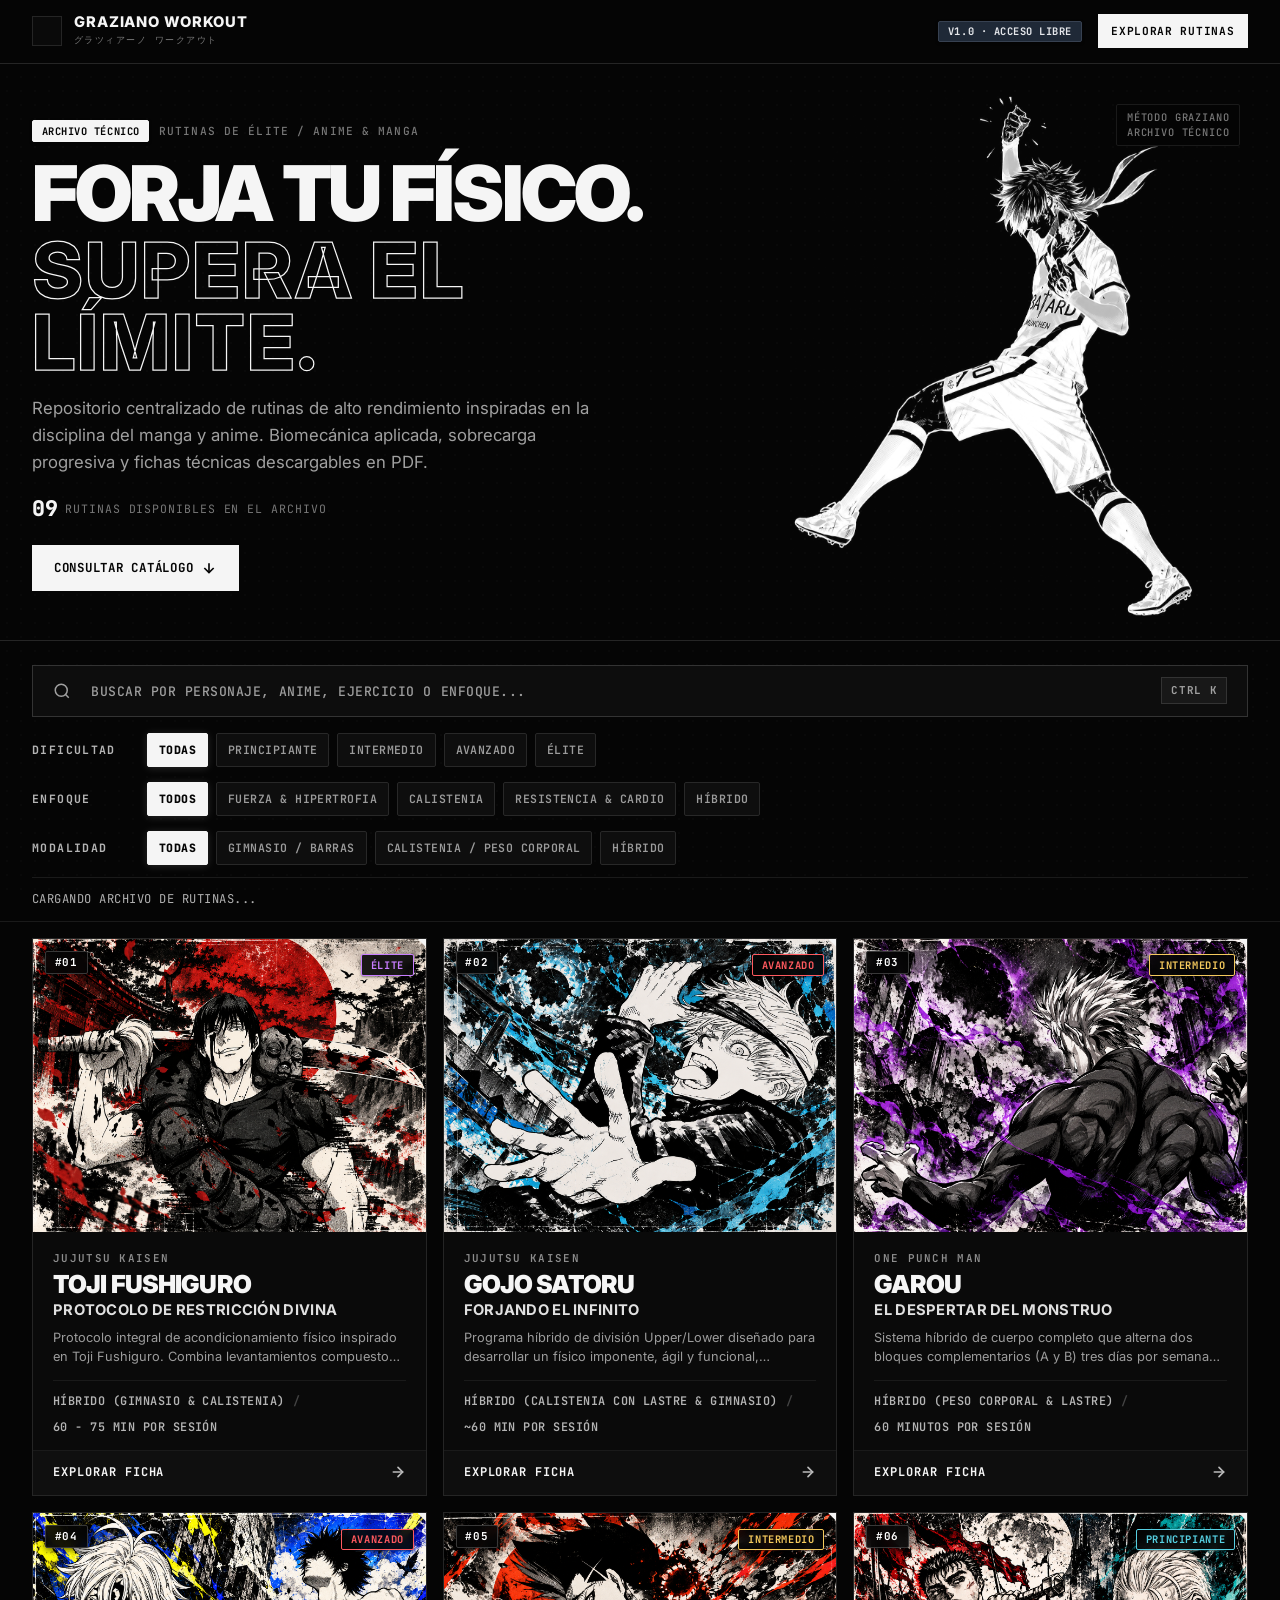
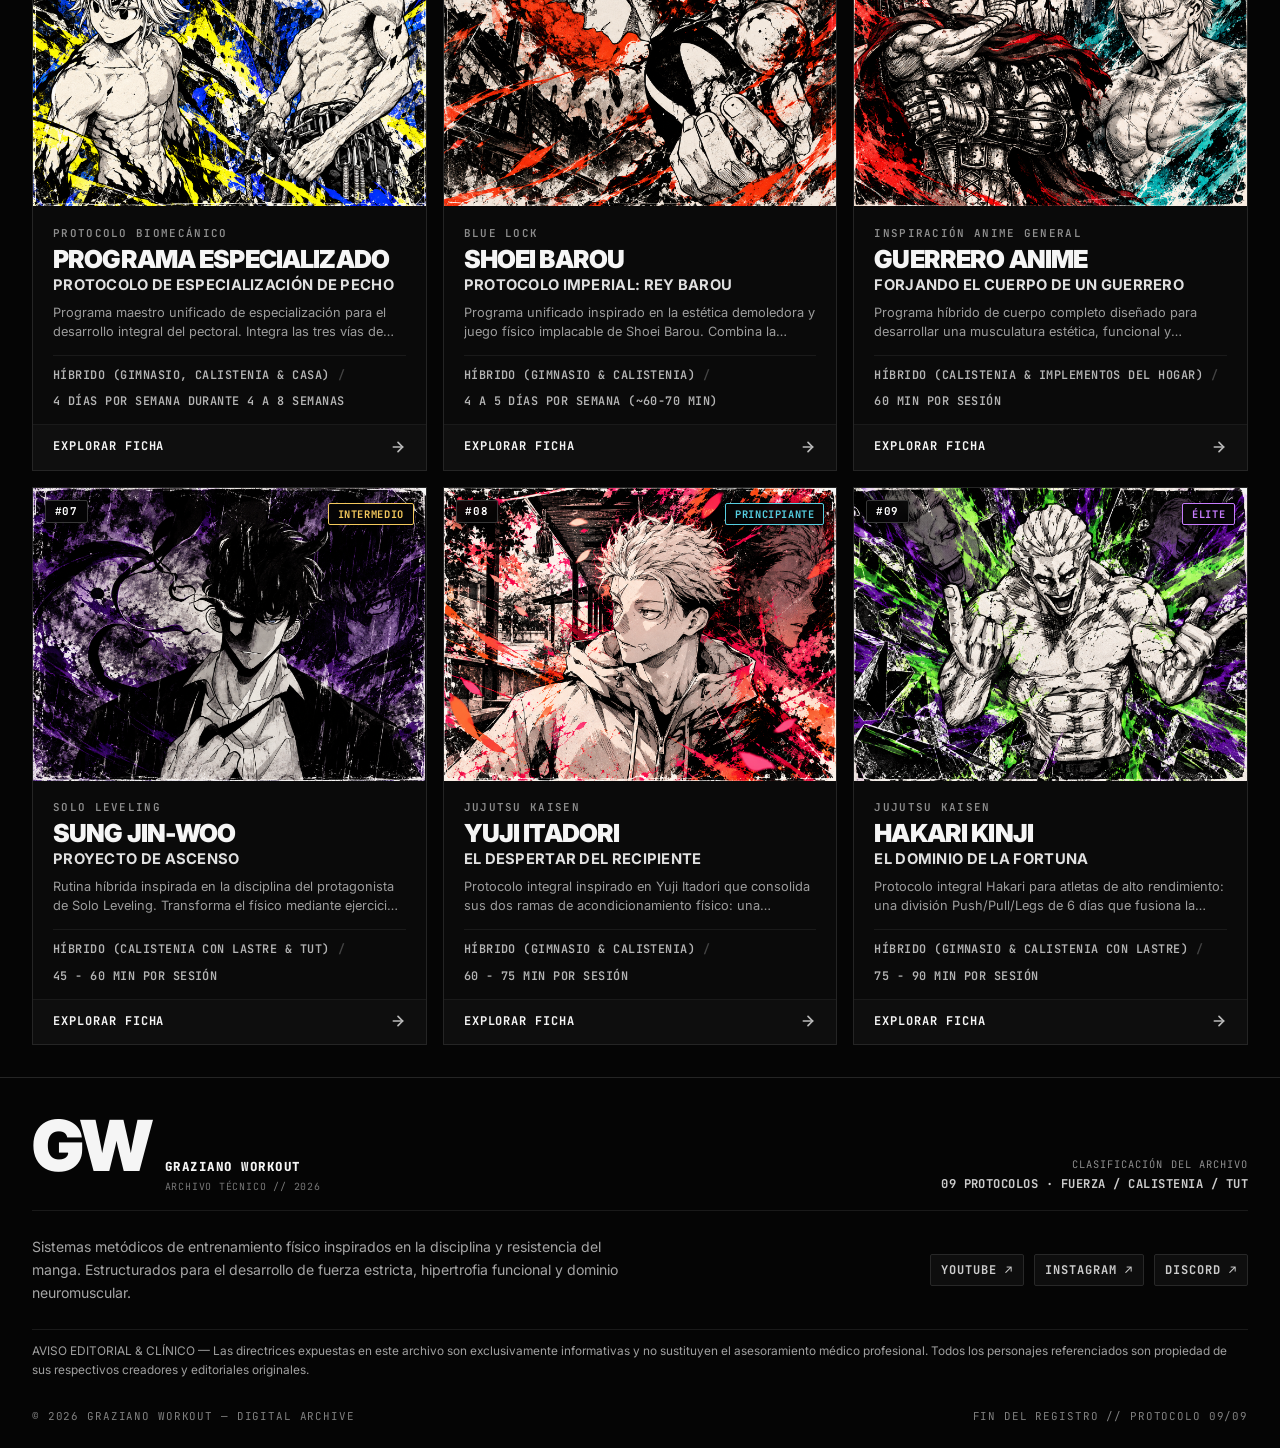
==== commit 8cb438e0: "Copia" ====
--- a/index.html
+++ b/index.html
@@ -26,11 +26,7 @@
     <div class="container">
       <a href="#" class="brand-logo" aria-label="Graziano Workout — Inicio">
         <div class="brand-icon" aria-hidden="true">
-          <svg width="16" height="16" viewBox="0 0 24 24" fill="none" stroke="currentColor" stroke-width="2.5">
-            <rect x="3" y="3" width="18" height="18" rx="0" />
-            <path d="M8 3v18M3 12h18" />
-            <circle cx="15.5" cy="7.5" r="1.5" fill="currentColor" />
-          </svg>
+          <!-- Espacio reservado para logotipo SVG externo -->
         </div>
         <div class="brand-titles">
           <span class="brand-name">GRAZIANO WORKOUT</span>
@@ -74,7 +70,7 @@
             </p>
 
             <div class="hero-stat">
-              <strong id="heroRoutineCount">07</strong>
+              <strong id="heroRoutineCount">09</strong>
               <span>RUTINAS DISPONIBLES EN EL ARCHIVO</span>
             </div>
 
@@ -90,14 +86,9 @@
           </div>
 
           <!-- Hero Manga Panel -->
-          <div class="hero-visual-panel manga-corner-accent" aria-hidden="true">
-            <img src="assets/Kaiser.png" alt="Panel manga editorial — guerrero entrenando" class="hero-panel-image"
-              loading="eager">
-            <div class="hero-panel-overlay"></div>
-            <div class="hero-panel-meta">
-              <span class="hero-panel-number">鍛</span>
-              <span class="hero-panel-label">MÉTODO GRAZIANO<br>ARCHIVO TÉCNICO</span>
-            </div>
+          <div class="hero-visual-panel" aria-hidden="true">
+            <span class="hero-panel-label">MÉTODO GRAZIANO<br>ARCHIVO TÉCNICO</span>
+            <img src="assets/Kaiser.png" alt="Silueta editorial — Kaiser" class="hero-panel-image" loading="eager">
           </div>
         </div>
       </div>
@@ -146,7 +137,7 @@
               <button type="button" class="filter-chip" data-group="difficulty"
                 data-value="intermedio">INTERMEDIO</button>
               <button type="button" class="filter-chip" data-group="difficulty" data-value="avanzado">AVANZADO</button>
-              <button type="button" class="filter-chip" data-group="difficulty" data-value="élite">ÉLITE</button>
+              <button type="button" class="filter-chip" data-group="difficulty" data-value="elite">ÉLITE</button>
             </div>
           </div>
 
@@ -281,7 +272,7 @@
           </div>
           <div class="colophon-classification">
             <span class="classification-label">CLASIFICACIÓN DEL ARCHIVO</span>
-            <span class="classification-val">07 PROTOCOLOS · FUERZA / CALISTENIA / TUT</span>
+            <span class="classification-val">09 PROTOCOLOS · FUERZA / CALISTENIA / TUT</span>
           </div>
         </div>
 
@@ -310,7 +301,7 @@
 
         <div class="colophon-bottom">
           <span>© 2026 GRAZIANO WORKOUT — DIGITAL ARCHIVE</span>
-          <span>FIN DEL REGISTRO // PROTOCOLO 07/07</span>
+          <span>FIN DEL REGISTRO // PROTOCOLO 09/09</span>
         </div>
       </div>
 
--- a/css/design-system.css
+++ b/css/design-system.css
@@ -8,57 +8,67 @@
 
 :root {
   /* ── Surface & Base ── */
-  --black:            #050505;
-  --surface:          #0A0A0A;
-  --surface-2:        #101010;
-  --surface-hover:    #181818;
-  --white:            #F5F5F5;
-  --pure-white:       #FFFFFF;
+  --black: #050505;
+  --surface: #0A0A0A;
+  --surface-2: #101010;
+  --surface-hover: #181818;
+  --white: #F5F5F5;
+  --pure-white: #FFFFFF;
 
   /* ── Lines & Borders ── */
-  --line:             #252525;
-  --line-dim:         #1A1A1A;
-  --line-active:      #F5F5F5;
+  --line: #252525;
+  --line-dim: #1A1A1A;
+  --line-active: #F5F5F5;
 
   /* ── Text ── */
-  --text-primary:     #F5F5F5;
-  --text-secondary:   #A0A0A0;
-  --text-muted:       #777777;
-  --text-inverse:     #050505;
+  --text-primary: #F5F5F5;
+  --text-secondary: #A0A0A0;
+  --text-muted: #777777;
+  --text-inverse: #050505;
 
   /* ── Accent: Reserved ── */
-  --accent-red:       #C90000;
-  --accent-red-bg:    rgba(201, 0, 0, 0.10);
-  --accent-red-border:rgba(201, 0, 0, 0.35);
+  --accent-red: #C90000;
+  --accent-red-bg: rgba(201, 0, 0, 0.10);
+  --accent-red-border: rgba(201, 0, 0, 0.35);
+
+
+  /* ── Graziano Workout · Difficulty Color System (4 Invariant Levels) ── */
+  --difficulty-beginner:     #56CFE1; /* Cian */
+  --difficulty-intermediate: #F4C95D; /* Ámbar */
+  --difficulty-advanced:     #FF5A5F; /* Rojo */
+  --difficulty-elite:        #C77DFF; /* Violeta */
+
 
   /* ── Typography ── */
-  --font-display:     'Inter', -apple-system, BlinkMacSystemFont, "Segoe UI", sans-serif;
-  --font-mono:        'JetBrains Mono', ui-monospace, SFMono-Regular, "Roboto Mono", Menlo, Consolas, monospace;
+  --font-display: 'Inter', -apple-system, BlinkMacSystemFont, "Segoe UI", sans-serif;
+  --font-mono: 'JetBrains Mono', ui-monospace, SFMono-Regular, "Roboto Mono", Menlo, Consolas, monospace;
 
   /* ── Spacing ── */
-  --space-2xs:  0.25rem;
-  --space-xs:   0.5rem;
-  --space-sm:   0.75rem;
-  --space-md:   1rem;
-  --space-lg:   1.5rem;
-  --space-xl:   2rem;
-  --space-2xl:  3rem;
-  --space-3xl:  4.5rem;
-  --space-4xl:  6rem;
+  --space-2xs: 0.25rem;
+  --space-xs: 0.5rem;
+  --space-sm: 0.75rem;
+  --space-md: 1rem;
+  --space-lg: 1.5rem;
+  --space-xl: 2rem;
+  --space-2xl: 3rem;
+  --space-3xl: 4.5rem;
+  --space-4xl: 6rem;
 
   /* ── Layout ── */
-  --container-max:    1400px;
-  --container-sheet:  960px;
+  --container-max: 1400px;
+  --container-sheet: 960px;
 
   /* ── Motion ── */
-  --ease-out:   cubic-bezier(0.16, 1, 0.3, 1);
-  --t-fast:     150ms var(--ease-out);
-  --t-smooth:   280ms var(--ease-out);
-  --t-slow:     400ms var(--ease-out);
+  --ease-out: cubic-bezier(0.16, 1, 0.3, 1);
+  --t-fast: 150ms var(--ease-out);
+  --t-smooth: 280ms var(--ease-out);
+  --t-slow: 400ms var(--ease-out);
 }
 
 /* ── RESET ── */
-*, *::before, *::after {
+*,
+*::before,
+*::after {
   box-sizing: border-box;
   margin: 0;
   padding: 0;
@@ -93,12 +103,17 @@
   pointer-events: none;
   opacity: 0.06;
   z-index: 0;
-  background-image: radial-gradient(rgba(255,255,255,0.3) 0.8px, transparent 0.8px);
+  background-image: radial-gradient(rgba(255, 255, 255, 0.3) 0.8px, transparent 0.8px);
   background-size: 14px 14px;
 }
 
 /* ── TYPOGRAPHY ── */
-h1, h2, h3, h4, h5, h6 {
+h1,
+h2,
+h3,
+h4,
+h5,
+h6 {
   color: var(--text-primary);
   font-weight: 900;
   letter-spacing: -0.03em;
@@ -115,7 +130,10 @@
   text-decoration: none;
 }
 
-button, input, select, textarea {
+button,
+input,
+select,
+textarea {
   font-family: inherit;
   font-size: inherit;
   color: inherit;
@@ -194,35 +212,100 @@
 .tech-badge {
   display: inline-flex;
   align-items: center;
+  justify-content: center;
   gap: 0.3rem;
   font-family: var(--font-mono);
   font-size: 0.65rem;
   font-weight: 700;
   text-transform: uppercase;
-  letter-spacing: 0.06em;
-  padding: 0.2rem 0.55rem;
-  border: 1px solid var(--line);
-  background: var(--surface);
-  color: var(--text-secondary);
+  letter-spacing: 0.05em;
+  padding: 0.22rem 0.55rem;
+  border-radius: 2px;
+  line-height: 1.2;
   white-space: nowrap;
+  box-shadow: 0 1px 3px rgba(0, 0, 0, 0.4);
 }
 
 .tech-badge--filled {
   background: var(--white);
   color: var(--text-inverse);
-  border-color: var(--white);
+  border: 1px solid var(--white);
 }
 
 .tech-badge--dim {
-  border-color: var(--line);
-  color: var(--text-muted);
-  background: transparent;
+  border: 1px solid #374151;
+  color: #E5E7EB;
+  background: #1F2937;
 }
 
 .tech-badge--danger {
-  border-color: var(--accent-red-border);
-  color: var(--accent-red);
-  background: var(--accent-red-bg);
+  border: 1px solid #EF4444;
+  color: #FFFFFF;
+  background: #991B1B;
+}
+
+/* ── UNIFIED DIFFICULTY BADGE SYSTEM ──
+   Dark technical background, fine colored border, colored text, compact editorial padding */
+.difficulty-badge {
+  display: inline-flex;
+  align-items: center;
+  justify-content: center;
+  font-family: var(--font-mono);
+  font-size: 0.65rem;
+  font-weight: 700;
+  text-transform: uppercase;
+  letter-spacing: 0.06em;
+  padding: 0.22rem 0.55rem;
+  border-radius: 2px;
+  line-height: 1.2;
+  white-space: nowrap;
+  background-color: rgba(5, 5, 5, 0.90) !important;
+  backdrop-filter: blur(4px);
+  -webkit-backdrop-filter: blur(4px);
+  border: 1px solid transparent;
+  box-shadow: 0 1px 3px rgba(0, 0, 0, 0.5);
+}
+
+/* 1. PRINCIPIANTE — Cian (#56CFE1) */
+.difficulty-badge--beginner,
+.difficulty-badge--principiante,
+.badge--principiante {
+  color: var(--difficulty-beginner) !important;
+  border-color: var(--difficulty-beginner) !important;
+  background-color: rgba(5, 5, 5, 0.90) !important;
+}
+
+/* 2. INTERMEDIO — Ámbar (#F4C95D) */
+.difficulty-badge--intermediate,
+.difficulty-badge--intermedio,
+.badge--intermedio {
+  color: var(--difficulty-intermediate) !important;
+  border-color: var(--difficulty-intermediate) !important;
+  background-color: rgba(5, 5, 5, 0.90) !important;
+}
+
+/* 3. AVANZADO — Rojo (#FF5A5F) */
+.difficulty-badge--advanced,
+.difficulty-badge--avanzado,
+.badge--avanzado {
+  color: var(--difficulty-advanced) !important;
+  border-color: var(--difficulty-advanced) !important;
+  background-color: rgba(5, 5, 5, 0.90) !important;
+}
+
+/* 4. ÉLITE — Violeta (#C77DFF) */
+.difficulty-badge--elite,
+.badge--elite {
+  color: var(--difficulty-elite) !important;
+  border-color: var(--difficulty-elite) !important;
+  background-color: rgba(5, 5, 5, 0.90) !important;
+}
+
+.difficulty-badge--neutral,
+.badge--neutral {
+  color: var(--text-secondary) !important;
+  border-color: var(--line) !important;
+  background-color: rgba(5, 5, 5, 0.90) !important;
 }
 
 /* ── BUTTONS ── */
@@ -300,6 +383,7 @@
     opacity: 0;
     transform: translateY(12px);
   }
+
   to {
     opacity: 1;
     transform: translateY(0);
@@ -309,3 +393,21 @@
 .animate-in {
   animation: fadeInUp 0.5s var(--ease-out) both;
 }
+
+/* ── ACCESSIBILITY & REDUCED MOTION ── */
+:focus-visible {
+  outline: 2px solid var(--white);
+  outline-offset: 2px;
+}
+
+@media (prefers-reduced-motion: reduce) {
+
+  *,
+  *::before,
+  *::after {
+    animation-duration: 0.01ms !important;
+    animation-iteration-count: 1 !important;
+    transition-duration: 0.01ms !important;
+    scroll-behavior: auto !important;
+  }
+}
--- a/css/components.css
+++ b/css/components.css
@@ -39,6 +39,15 @@
   justify-content: center;
   color: var(--text-primary);
   flex-shrink: 0;
+  overflow: hidden;
+}
+
+.brand-icon svg,
+.brand-icon img {
+  width: 100%;
+  height: 100%;
+  object-fit: contain;
+  display: block;
 }
 
 .brand-titles {
@@ -118,19 +127,21 @@
 }
 
 .hero-title {
-  font-size: clamp(2.6rem, 6.5vw, 5rem);
+  font-size: clamp(2.4rem, 6.2vw, 4.8rem);
   font-weight: 900;
-  line-height: 0.92;
-  letter-spacing: -0.05em;
+  line-height: 0.94;
+  letter-spacing: -0.04em;
   text-transform: uppercase;
   color: var(--text-primary);
 }
 
 .hero-title span {
   display: block;
+  font-weight: 800;
+  letter-spacing: 0.025em;
   color: transparent;
-  -webkit-text-stroke: 1.5px var(--text-primary);
-  margin-top: 0.04em;
+  -webkit-text-stroke: 1.25px var(--text-primary);
+  margin-top: 0.06em;
 }
 
 .hero-stat {
@@ -165,49 +176,65 @@
   margin-top: var(--space-2xs);
 }
 
-/* Hero Visual Panel */
+/* Hero Visual Panel — Clean Silhouette & Relocated Label */
 .hero-visual-panel {
-  display: flex;
-  flex-direction: column;
   position: relative;
-  overflow: hidden;
+  display: flex;
+  align-items: center;
+  justify-content: center;
+  width: 100%;
+  background: transparent;
+  border: none;
+  overflow: visible;
 }
 
 .hero-panel-image {
   width: 100%;
-  object-fit: cover;
-  object-position: top center;
+  max-height: 520px;
+  object-fit: contain;
+  object-position: center bottom;
   display: block;
-}
-
-
-.hero-panel-meta {
+  background: transparent;
+  filter: none;
+}
+
+.hero-panel-label {
   position: absolute;
-  bottom: 0;
-  left: 0;
-  right: 0;
-  padding: var(--space-md) var(--space-lg);
-  display: flex;
-  justify-content: space-between;
-  align-items: flex-end;
-}
-
-.hero-panel-number {
-  font-size: 3rem;
-  font-weight: 900;
-  color: rgba(255, 255, 255, 0.12);
-  line-height: 1;
-  letter-spacing: -0.02em;
-}
-
-.hero-panel-label {
-  font-family: var(--font-mono);
-  font-size: 0.62rem;
-  color: rgba(255, 255, 255, 0.5);
+  top: 0.5rem;
+  right: 0.5rem;
+  font-family: var(--font-mono);
+  font-size: 0.65rem;
+  font-weight: 500;
+  color: var(--text-muted);
   text-transform: uppercase;
   letter-spacing: 0.08em;
   text-align: right;
   line-height: 1.4;
+  z-index: 2;
+  pointer-events: none;
+  background: rgba(5, 5, 5, 0.85);
+  border: 1px solid var(--line-dim);
+  padding: 0.35rem 0.6rem;
+  border-radius: 2px;
+}
+
+@media (max-width: 640px) {
+  .hero-title {
+    font-size: clamp(2.2rem, 10vw, 3rem);
+    line-height: 0.96;
+  }
+
+  .hero-title span {
+    -webkit-text-stroke: 1.05px var(--text-primary);
+    letter-spacing: 0.02em;
+  }
+
+  .hero-panel-label {
+    top: 0.25rem;
+    right: 0.25rem;
+    font-size: 0.58rem;
+    padding: 0.25rem 0.45rem;
+  }
 }
 
 /* --------------------------------------------------------------------------
@@ -232,12 +259,13 @@
   min-height: 52px;
   border: 1px solid #333333;
   background: #0D0D0D;
-  transition: border-color var(--t-fast), background-color var(--t-fast);
+  transition: border-color var(--t-fast), background-color var(--t-fast), box-shadow var(--t-fast);
 }
 
 .search-input-box:focus-within {
   border-color: var(--white);
   background: #121212;
+  box-shadow: 0 0 0 1px rgba(255, 255, 255, 0.2);
 }
 
 .search-icon-prefix {
@@ -261,7 +289,7 @@
 }
 
 .search-input::placeholder {
-  color: #888888;
+  color: #9E9E9E;
   font-family: var(--font-mono);
   font-size: 0.82rem;
   letter-spacing: 0.04em;
@@ -310,11 +338,11 @@
   color: var(--text-primary);
 }
 
-/* Filter Groups — Enhanced Size, Contrast & Editorial Rhythm */
+/* Filter Groups — Enhanced Separation, Contrast & Editorial Rhythm */
 .filter-groups {
   display: flex;
   flex-direction: column;
-  gap: 0.85rem;
+  gap: 0.95rem;
 }
 
 .filter-group {
@@ -327,7 +355,7 @@
   .filter-group {
     flex-direction: row;
     align-items: center;
-    gap: 1.5rem;
+    gap: 1.25rem;
   }
 }
 
@@ -335,9 +363,9 @@
   font-family: var(--font-mono);
   font-size: 0.72rem;
   font-weight: 700;
-  letter-spacing: 0.1em;
-  text-transform: uppercase;
-  color: #A0A0A0;
+  letter-spacing: 0.12em;
+  text-transform: uppercase;
+  color: #B5B5B5;
   min-width: 95px;
   flex-shrink: 0;
 }
@@ -345,27 +373,41 @@
 .filter-chips {
   display: flex;
   flex-wrap: wrap;
-  gap: 0.4rem 0.6rem;
+  align-items: center;
+  gap: 0.38rem 0.5rem;
 }
 
 .filter-chip {
   font-family: var(--font-mono);
-  font-size: 0.75rem;
+  font-size: 0.72rem;
   font-weight: 600;
   text-transform: uppercase;
   letter-spacing: 0.04em;
-  padding: 0.35rem 0.75rem;
-  border: 1px solid transparent;
-  background: transparent;
-  color: #888888;
+  padding: 0.32rem 0.68rem;
+  min-height: 34px;
+  line-height: 1.2;
+  display: inline-flex;
+  align-items: center;
+  justify-content: center;
+  border: 1px solid #282828;
+  background: #0E0E0E;
+  color: #9C9C9C;
+  border-radius: 2px;
   cursor: pointer;
   transition: all var(--t-fast);
   user-select: none;
+  white-space: nowrap;
 }
 
 .filter-chip:hover {
-  color: var(--text-primary);
-  background: rgba(255, 255, 255, 0.05);
+  color: var(--pure-white);
+  background: #181818;
+  border-color: #484848;
+}
+
+.filter-chip:focus-visible {
+  outline: 2px solid var(--white);
+  outline-offset: 2px;
 }
 
 .filter-chip.active {
@@ -373,6 +415,72 @@
   color: var(--black);
   border-color: var(--white);
   font-weight: 800;
+  box-shadow: 0 1px 8px rgba(255, 255, 255, 0.15);
+}
+
+@media (max-width: 640px) {
+  .filter-groups {
+    gap: 0.85rem;
+  }
+
+  .filter-chips {
+    gap: 0.35rem 0.45rem;
+  }
+
+  .filter-chip {
+    padding: 0.36rem 0.62rem;
+    min-height: 36px;
+    font-size: 0.7rem;
+  }
+}
+
+/* Difficulty Filter Chips — Invariant Semantic Colors */
+.filter-chip[data-group="difficulty"][data-value="principiante"]:hover {
+  color: var(--difficulty-beginner);
+  border-color: var(--difficulty-beginner);
+}
+
+.filter-chip[data-group="difficulty"][data-value="principiante"].active {
+  background: rgba(5, 5, 5, 0.95);
+  color: var(--difficulty-beginner);
+  border-color: var(--difficulty-beginner);
+  box-shadow: 0 0 10px rgba(86, 207, 225, 0.25);
+}
+
+.filter-chip[data-group="difficulty"][data-value="intermedio"]:hover {
+  color: var(--difficulty-intermediate);
+  border-color: var(--difficulty-intermediate);
+}
+
+.filter-chip[data-group="difficulty"][data-value="intermedio"].active {
+  background: rgba(5, 5, 5, 0.95);
+  color: var(--difficulty-intermediate);
+  border-color: var(--difficulty-intermediate);
+  box-shadow: 0 0 10px rgba(244, 201, 93, 0.25);
+}
+
+.filter-chip[data-group="difficulty"][data-value="avanzado"]:hover {
+  color: var(--difficulty-advanced);
+  border-color: var(--difficulty-advanced);
+}
+
+.filter-chip[data-group="difficulty"][data-value="avanzado"].active {
+  background: rgba(5, 5, 5, 0.95);
+  color: var(--difficulty-advanced);
+  border-color: var(--difficulty-advanced);
+  box-shadow: 0 0 10px rgba(255, 90, 95, 0.25);
+}
+
+.filter-chip[data-group="difficulty"][data-value="elite"]:hover {
+  color: var(--difficulty-elite);
+  border-color: var(--difficulty-elite);
+}
+
+.filter-chip[data-group="difficulty"][data-value="elite"].active {
+  background: rgba(5, 5, 5, 0.95);
+  color: var(--difficulty-elite);
+  border-color: var(--difficulty-elite);
+  box-shadow: 0 0 10px rgba(199, 125, 255, 0.25);
 }
 
 /* Controls Status Bar */
@@ -387,8 +495,8 @@
 
 .results-count {
   font-family: var(--font-mono);
-  font-size: 0.75rem;
-  color: #A0A0A0;
+  font-size: 0.76rem;
+  color: #B0B0B0;
   letter-spacing: 0.04em;
   text-transform: uppercase;
 }
@@ -400,14 +508,17 @@
 
 .btn-reset-filters {
   font-family: var(--font-mono);
-  font-size: 0.7rem;
-  color: var(--text-muted);
+  font-size: 0.74rem;
+  font-weight: 600;
+  color: #B5B5B5;
   text-decoration: underline;
   text-underline-offset: 3px;
   cursor: pointer;
   background: none;
   border: none;
+  padding: 0.25rem 0.5rem;
   display: none;
+  transition: color var(--t-fast);
 }
 
 .btn-reset-filters.visible {
@@ -415,7 +526,12 @@
 }
 
 .btn-reset-filters:hover {
-  color: var(--text-primary);
+  color: var(--pure-white);
+}
+
+.btn-reset-filters:focus-visible {
+  outline: 2px solid var(--white);
+  outline-offset: 2px;
 }
 
 /* --------------------------------------------------------------------------
@@ -454,7 +570,7 @@
   background: var(--surface);
   display: flex;
   flex-direction: column;
-  transition: transform var(--t-smooth), border-color var(--t-smooth);
+  transition: transform var(--t-smooth), border-color var(--t-smooth), box-shadow var(--t-smooth);
   position: relative;
   min-width: 0;
   width: 100%;
@@ -464,7 +580,12 @@
 
 .routine-card:hover {
   transform: translateY(-2px);
-  border-color: #383838;
+  border-color: #404040;
+}
+
+.routine-card:focus-visible {
+  outline: 2px solid var(--white);
+  outline-offset: 2px;
 }
 
 .routine-card:hover .card-image img {
@@ -480,16 +601,19 @@
 .card-image {
   position: relative;
   width: 100%;
-  aspect-ratio: 16 / 9;
+  aspect-ratio: 1200 / 896;
   overflow: hidden;
   background: var(--surface);
+  display: flex;
+  align-items: center;
+  justify-content: center;
 }
 
 .card-image img {
   width: 100%;
   height: 100%;
-  object-fit: cover;
-  object-position: top center;
+  object-fit: contain;
+  object-position: center;
   display: block;
   transition: transform var(--t-smooth);
 }
@@ -519,15 +643,19 @@
   top: var(--space-sm);
   left: var(--space-sm);
   font-family: var(--font-mono);
-  font-size: 0.65rem;
+  font-size: 0.68rem;
   font-weight: 700;
-  padding: 0.15rem 0.45rem;
-  background: rgba(5, 5, 5, 0.85);
-  color: var(--text-muted);
+  padding: 0.25rem 0.55rem;
+  background: rgba(5, 5, 5, 0.92);
+  color: #FFFFFF;
   letter-spacing: 0.06em;
   z-index: 3;
+  border: 1px solid #383838;
+  border-radius: 2px;
+  line-height: 1.2;
+  box-shadow: 0 2px 6px rgba(0, 0, 0, 0.6);
   backdrop-filter: blur(4px);
-  border: 1px solid var(--line-dim);
+  -webkit-backdrop-filter: blur(4px);
 }
 
 .card-difficulty-badge {
@@ -537,12 +665,11 @@
   z-index: 3;
 }
 
-/* Card Body — Strict 3-Level Hierarchy */
+/* Card Body — Strict Hierarchy with Summary & Baseline Alignment */
 .card-body {
-  padding: var(--space-md) var(--space-lg);
-  display: flex;
-  flex-direction: column;
-  gap: 0.2rem;
+  padding: 1.15rem 1.25rem 0.85rem;
+  display: flex;
+  flex-direction: column;
   flex-grow: 1;
   min-width: 0;
 }
@@ -550,11 +677,12 @@
 /* Level 3: Anime Eyebrow */
 .card-anime-tag {
   font-family: var(--font-mono);
-  font-size: 0.65rem;
+  font-size: 0.68rem;
   font-weight: 600;
   letter-spacing: 0.12em;
   text-transform: uppercase;
-  color: #777777;
+  color: #8E8E8E;
+  margin-bottom: 0.25rem;
   overflow: hidden;
   text-overflow: ellipsis;
   white-space: nowrap;
@@ -569,37 +697,53 @@
   color: var(--text-primary);
   overflow-wrap: break-word;
   text-transform: uppercase;
-  margin: 0.15rem 0 0.1rem;
+  margin: 0 0 0.25rem;
 }
 
 /* Level 1: Routine Title (Subtitle) */
 .card-routine-title {
-  font-size: 0.85rem;
+  font-size: 0.92rem;
   font-weight: 700;
-  color: #CCCCCC;
+  color: #E0E0E0;
   letter-spacing: 0.02em;
   text-transform: uppercase;
   overflow-wrap: break-word;
-  margin-bottom: 0.35rem;
-}
-
-/* Level 2: Editorial Spec Row (Secondary metadata, no bulky badge pills) */
+  line-height: 1.3;
+  margin-bottom: 0.5rem;
+}
+
+/* Routine Summary Description */
+.card-summary-text {
+  font-size: 0.8rem;
+  color: #9C9C9C;
+  line-height: 1.5;
+  margin: 0 0 0.85rem;
+  display: -webkit-box;
+  -webkit-line-clamp: 2;
+  -webkit-box-orient: vertical;
+  overflow: hidden;
+  text-overflow: ellipsis;
+}
+
+/* Level 2: Editorial Spec Row (Secondary metadata) */
 .card-editorial-spec {
   display: flex;
   align-items: center;
-  gap: 0.55rem;
-  font-family: var(--font-mono);
-  font-size: 0.72rem;
-  font-weight: 500;
-  color: #999999;
+  flex-wrap: wrap;
+  gap: 0.5rem;
+  font-family: var(--font-mono);
+  font-size: 0.74rem;
+  font-weight: 600;
+  color: #B5B5B5;
   letter-spacing: 0.04em;
   text-transform: uppercase;
   margin-top: auto;
-  padding-top: var(--space-xs);
+  padding-top: 0.65rem;
+  border-top: 1px solid var(--line-dim);
 }
 
 .card-editorial-spec .spec-sep {
-  color: var(--line);
+  color: #444444;
 }
 
 /* Level 1: Card CTA Footer */
@@ -607,17 +751,28 @@
   display: flex;
   align-items: center;
   justify-content: space-between;
-  padding: var(--space-sm) var(--space-lg) var(--space-md);
+  padding: 0.75rem 1.25rem 0.85rem;
   border-top: 1px solid var(--line-dim);
   font-family: var(--font-mono);
-  font-size: 0.72rem;
+  font-size: 0.75rem;
   font-weight: 700;
   text-transform: uppercase;
   letter-spacing: 0.08em;
   color: var(--text-primary);
-  background: transparent;
-  transition: color var(--t-fast);
+  background: rgba(255, 255, 255, 0.02);
+  transition: background-color var(--t-fast), color var(--t-fast);
   cursor: pointer;
+}
+
+.card-cta:hover,
+.routine-card:hover .card-cta {
+  background: rgba(255, 255, 255, 0.06);
+  color: var(--pure-white);
+}
+
+.card-cta:focus-visible {
+  outline: 2px solid var(--white);
+  outline-offset: -2px;
 }
 
 .cta-arrow {
@@ -744,17 +899,17 @@
 
 .classification-label {
   font-family: var(--font-mono);
-  font-size: 0.6rem;
-  color: var(--text-muted);
+  font-size: 0.65rem;
+  color: #8E8E8E;
   letter-spacing: 0.1em;
   text-transform: uppercase;
 }
 
 .classification-val {
   font-family: var(--font-mono);
-  font-size: 0.72rem;
+  font-size: 0.76rem;
   font-weight: 700;
-  color: var(--text-secondary);
+  color: #CCCCCC;
   letter-spacing: 0.04em;
 }
 
@@ -772,15 +927,15 @@
 }
 
 .colophon-desc {
-  font-size: 0.85rem;
-  color: var(--text-muted);
-  line-height: 1.6;
-  max-width: 580px;
+  font-size: 0.88rem;
+  color: #A5A5A5;
+  line-height: 1.65;
+  max-width: 600px;
 }
 
 .colophon-links {
   display: flex;
-  gap: var(--space-md);
+  gap: 0.6rem;
   flex-wrap: wrap;
 }
 
@@ -792,25 +947,35 @@
 
 .colophon-link {
   font-family: var(--font-mono);
-  font-size: 0.7rem;
+  font-size: 0.75rem;
   font-weight: 700;
-  color: var(--text-muted);
+  color: #CCCCCC;
   text-decoration: none;
   letter-spacing: 0.08em;
-  transition: color var(--t-fast);
-  padding: 0.2rem 0;
+  transition: all var(--t-fast);
+  padding: 0.35rem 0.65rem;
+  border: 1px solid #282828;
+  background: #0E0E0E;
+  border-radius: 2px;
 }
 
 .colophon-link:hover {
-  color: var(--text-primary);
+  color: var(--pure-white);
+  background: #1A1A1A;
+  border-color: #555555;
+}
+
+.colophon-link:focus-visible {
+  outline: 2px solid var(--white);
+  outline-offset: 2px;
 }
 
 .colophon-disclaimer {
   padding-top: var(--space-sm);
   border-top: 1px solid var(--line-dim);
-  font-size: 0.68rem;
-  color: rgba(119, 119, 119, 0.7);
-  line-height: 1.5;
+  font-size: 0.74rem;
+  color: #8E8E8E;
+  line-height: 1.6;
 }
 
 .colophon-bottom {
@@ -819,8 +984,8 @@
   gap: var(--space-xs);
   justify-content: space-between;
   font-family: var(--font-mono);
-  font-size: 0.6rem;
-  color: rgba(119, 119, 119, 0.5);
+  font-size: 0.68rem;
+  color: #808080;
   letter-spacing: 0.08em;
   text-transform: uppercase;
   padding-top: var(--space-2xs);
--- a/css/routine-detail.css
+++ b/css/routine-detail.css
@@ -93,6 +93,13 @@
 }
 
 .btn-sheet-close:hover {
+  color: var(--text-primary);
+  border-color: var(--line-active);
+}
+
+.btn-sheet-close:focus-visible {
+  outline: 2px solid var(--white);
+  outline-offset: 2px;
   color: var(--text-primary);
   border-color: var(--line-active);
 }
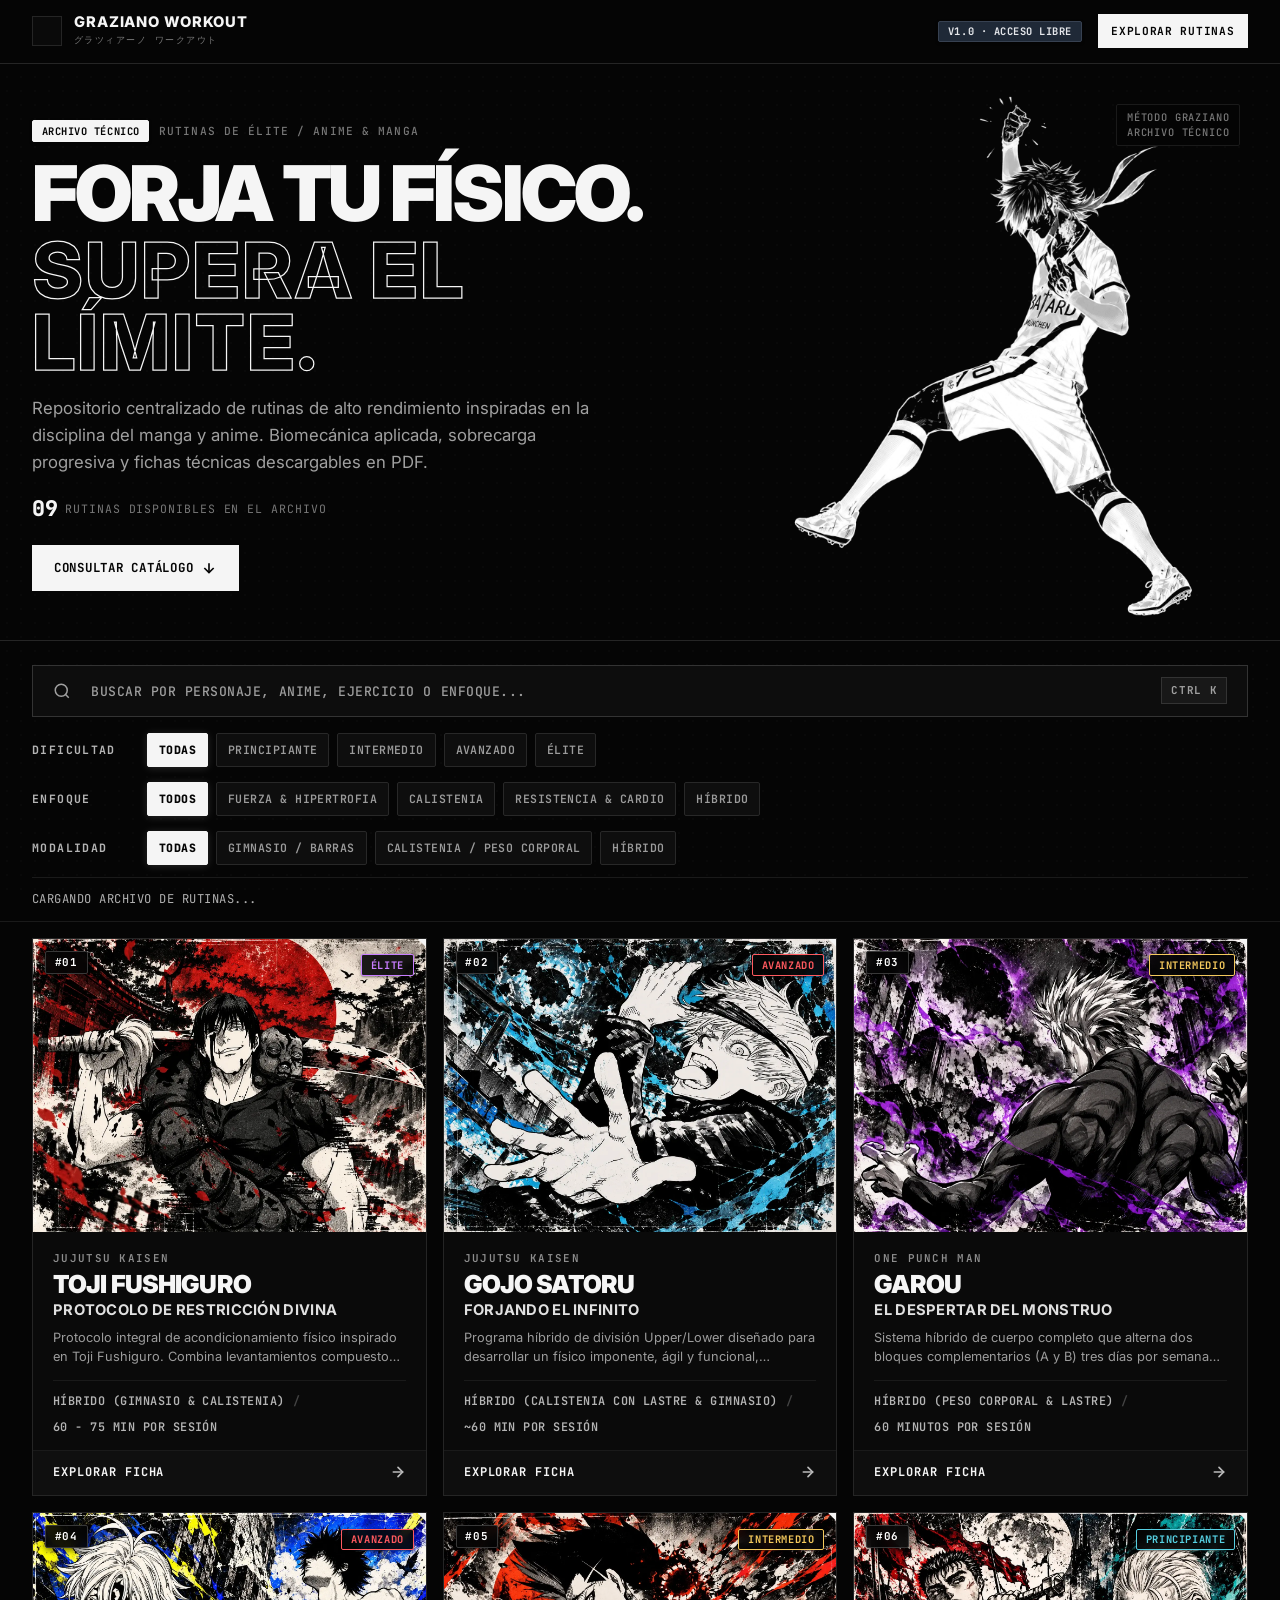
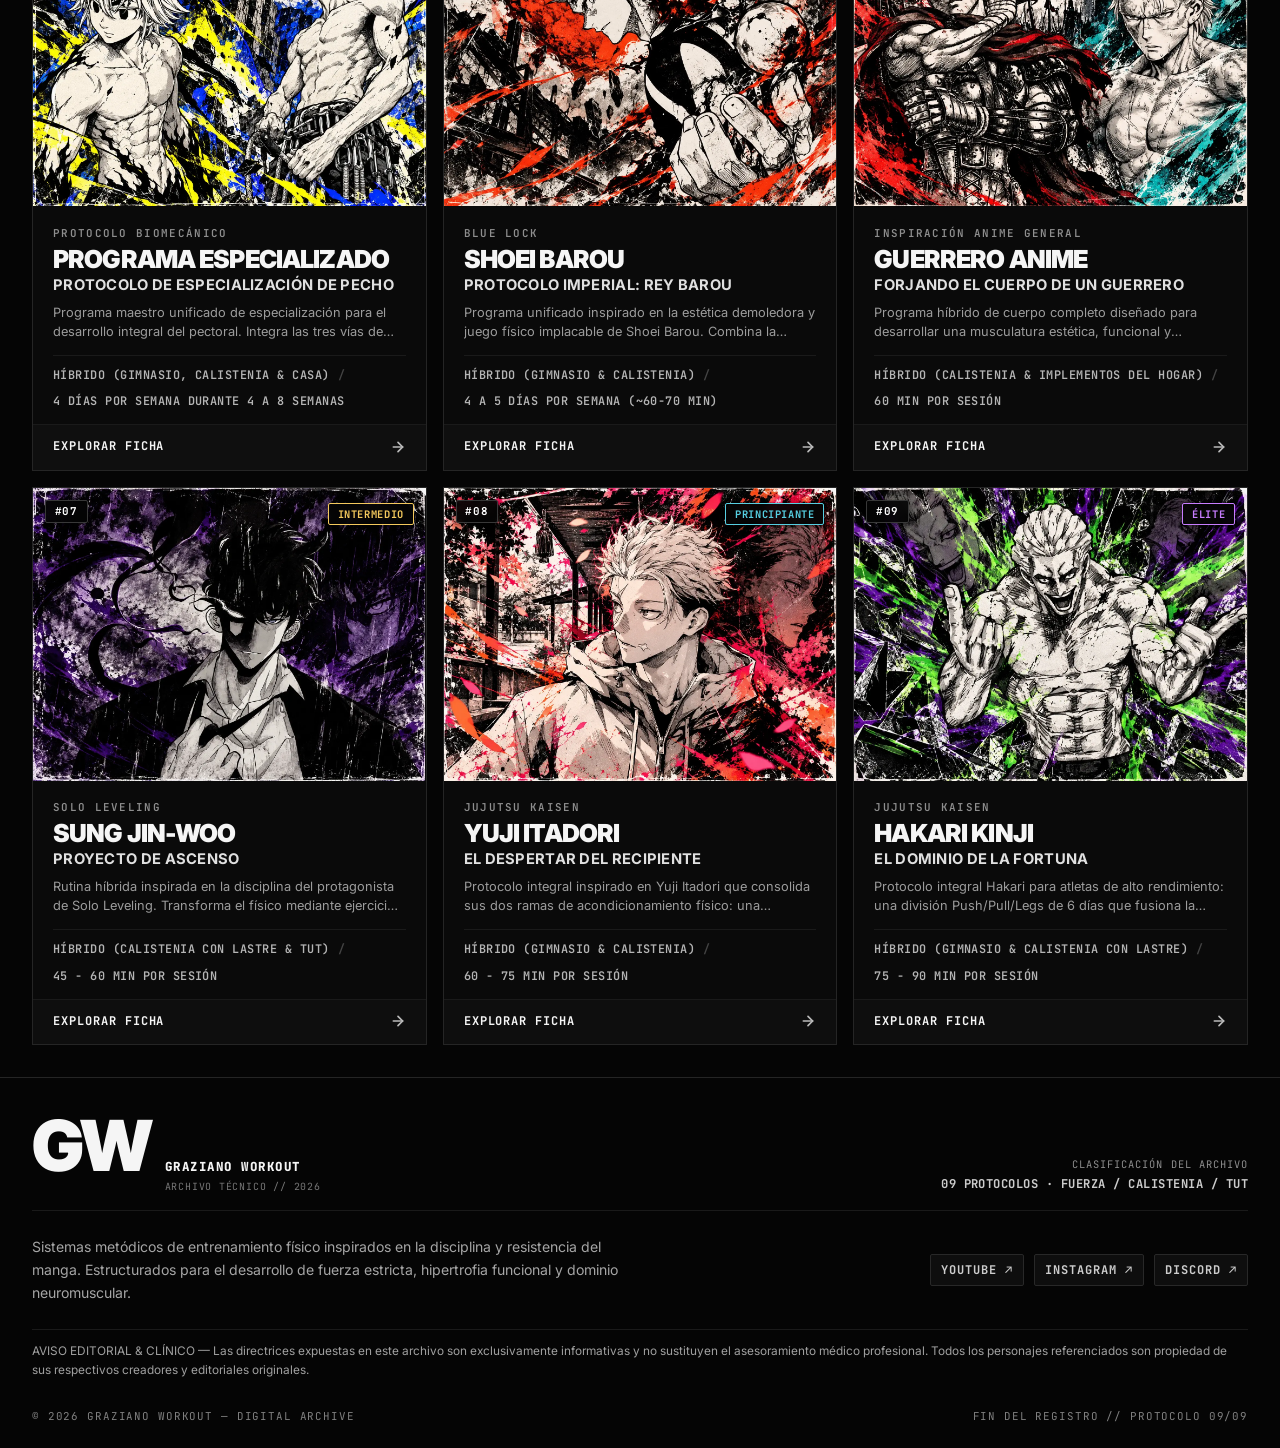
==== commit 997e6746: "feat: add workout character assets, routines data, and UI updates" ====
--- a/index.html
+++ b/index.html
@@ -88,7 +88,8 @@
           <!-- Hero Manga Panel -->
           <div class="hero-visual-panel" aria-hidden="true">
             <span class="hero-panel-label">MÉTODO GRAZIANO<br>ARCHIVO TÉCNICO</span>
-            <img src="assets/Kaiser.png" alt="Silueta editorial — Kaiser" class="hero-panel-image" loading="eager">
+            <img src="assets/MichaelKaiser.webp" alt="Silueta editorial — Kaiser" class="hero-panel-image"
+              loading="eager">
           </div>
         </div>
       </div>
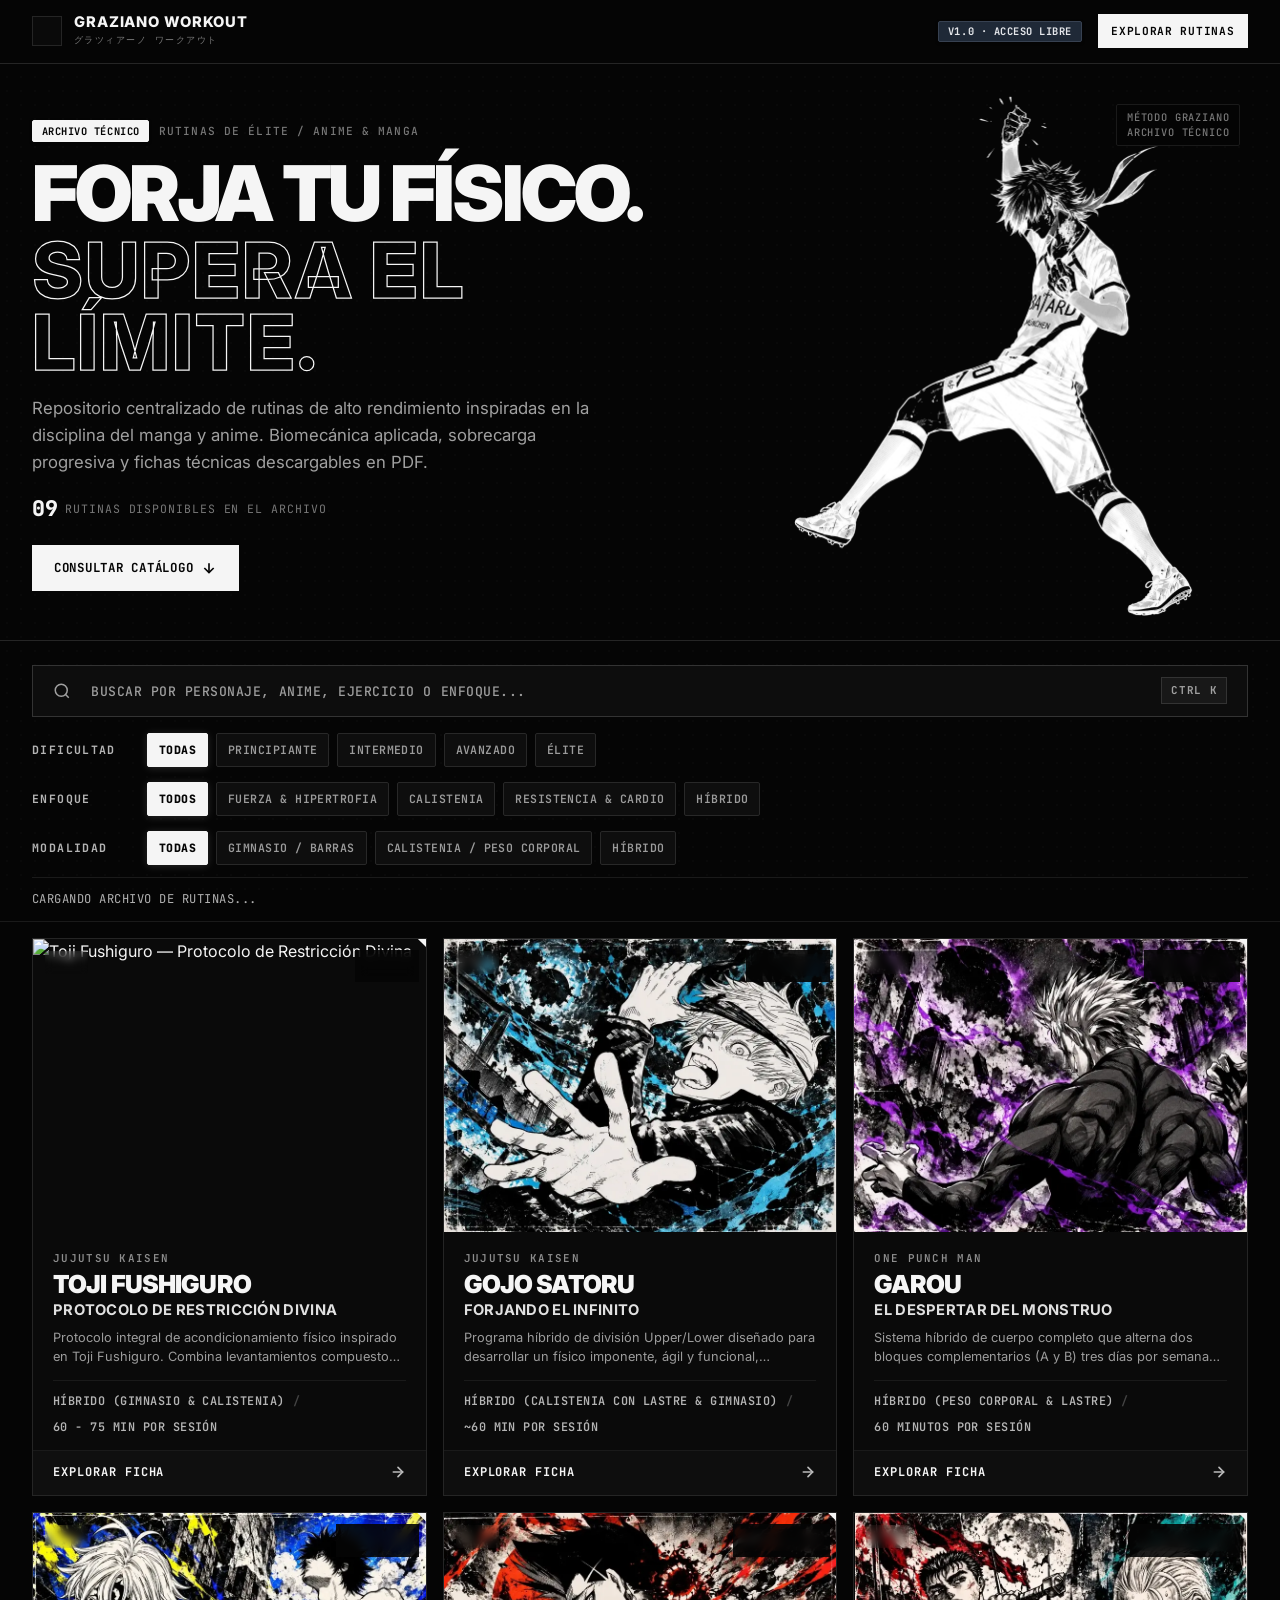
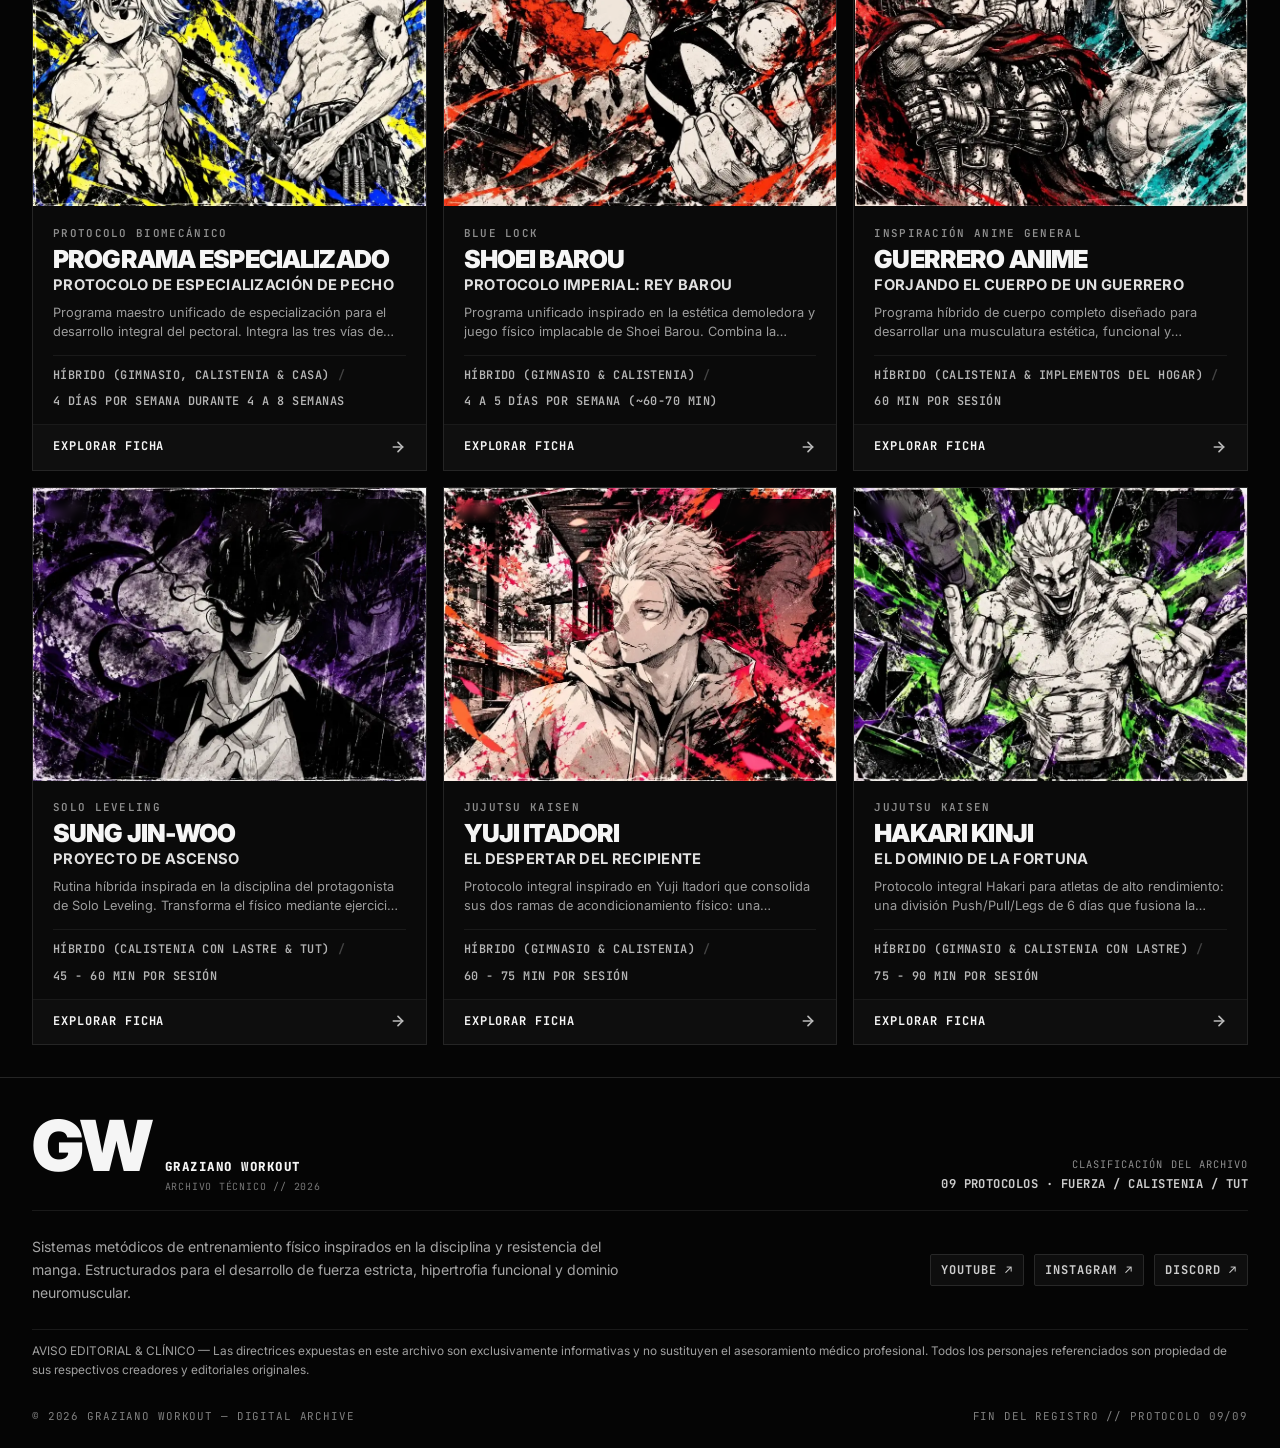
==== commit f204ad2a: "feat: add workout data routines, media assets, and update UI layout" ====
--- a/index.html
+++ b/index.html
@@ -88,8 +88,8 @@
           <!-- Hero Manga Panel -->
           <div class="hero-visual-panel" aria-hidden="true">
             <span class="hero-panel-label">MÉTODO GRAZIANO<br>ARCHIVO TÉCNICO</span>
-            <img src="assets/MichaelKaiser.webp" alt="Silueta editorial — Kaiser" class="hero-panel-image"
-              loading="eager">
+            <img src="assets/MichaelKaiserMin.webp" alt="Silueta editorial — Kaiser" class="hero-panel-image"
+              loading="eager" fetchpriority="high" decoding="async">
           </div>
         </div>
       </div>
